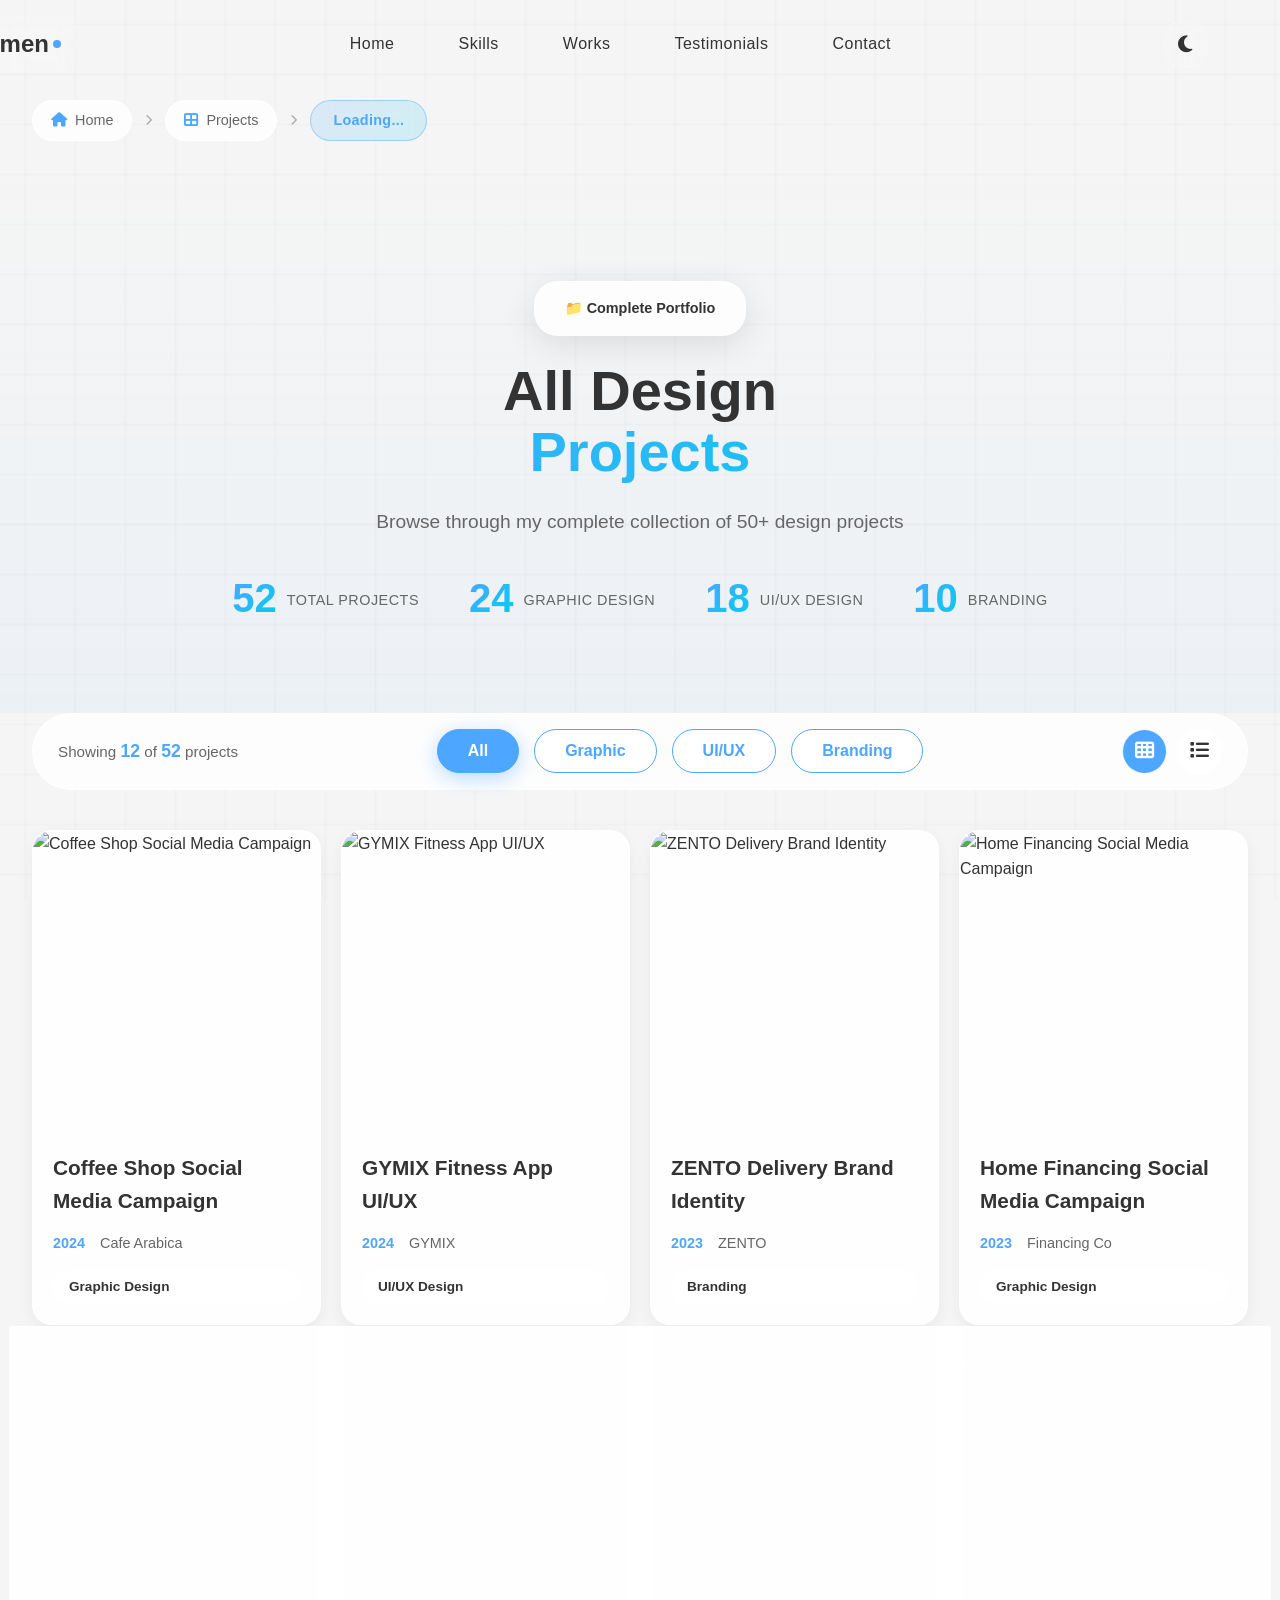
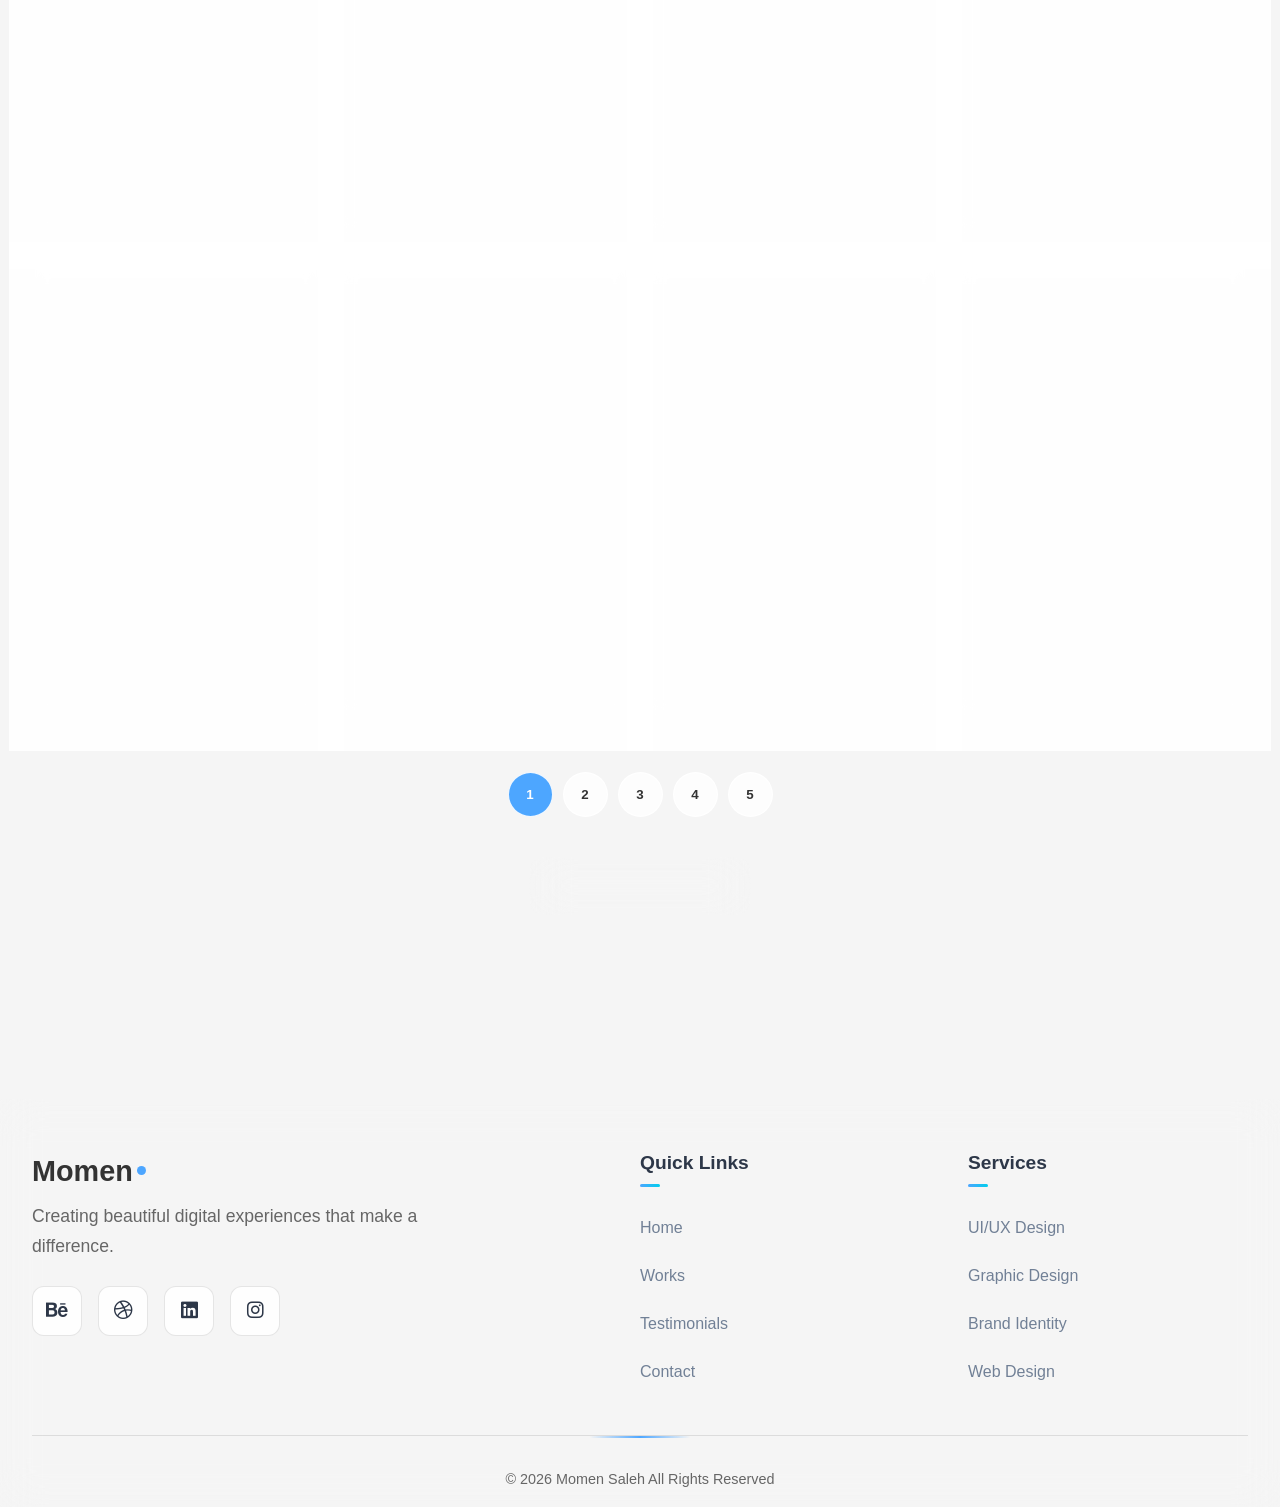
==== all-projects.html @ 0a0c2723 "Upload portfolio website" ====
<!DOCTYPE html>
<html lang="en">
<head>
    <meta charset="UTF-8">
    <meta name="viewport" content="width=device-width, initial-scale=1.0">
    <title>All Projects | Momen Saleh - Complete Portfolio</title>
    <link rel="stylesheet" href="momen.css">
    <link rel="stylesheet" href="https://cdnjs.cloudflare.com/ajax/libs/font-awesome/6.4.0/css/all.min.css">
    
    <style>
        /* تنسيقات خاصة بصفحة جميع المشاريع */
        .archive-header {
            padding: 120px 0 40px;
            text-align: center;
            background: linear-gradient(to bottom, transparent, rgba(77, 166, 255, 0.05));
        }
        
        .archive-stats {
            display: flex;
            justify-content: center;
            gap: 50px;
            margin: 40px 0 50px;
            flex-wrap: wrap;
        }
        
        .stat-item {
            text-align: center;
        }
        
        .stat-number {
            font-size: 2.5rem;
            font-weight: 800;
            color: var(--primary-color);
            line-height: 1;
            margin-bottom: 5px;
        }
        
        .stat-label {
            color: var(--text-secondary);
            font-size: 0.9rem;
        }
        
        .works-grid {
            grid-template-columns: repeat(4, 1fr) !important;
            gap: 20px;
        }
        
        .filter-wrapper {
            display: flex;
            justify-content: space-between;
            align-items: center;
            flex-wrap: wrap;
            margin-bottom: 40px;
            padding: 15px 25px;
            background: var(--glass-bg);
            backdrop-filter: blur(10px);
            border-radius: 60px;
            border: 1px solid var(--glass-border);
        }
        
        .results-count {
            color: var(--text-secondary);
            font-size: 0.95rem;
        }
        
        .results-count span {
            color: var(--primary-color);
            font-weight: 700;
            font-size: 1.1rem;
        }
        
        .view-toggle {
            display: flex;
            gap: 10px;
        }
        
        .view-btn {
            width: 45px;
            height: 45px;
            border-radius: 50%;
            background: var(--glass-bg);
            border: 1px solid var(--glass-border);
            color: var(--text-color);
            cursor: pointer;
            transition: var(--transition);
        }
        
        .view-btn.active {
            background: var(--primary-color);
            color: white;
        }
        
        .pagination {
            display: flex;
            justify-content: center;
            gap: 10px;
            margin: 50px 0 30px;
            flex-wrap: wrap;
        }
        
        .page-btn {
            width: 45px;
            height: 45px;
            border-radius: 50%;
            background: var(--glass-bg);
            border: 1px solid var(--glass-border);
            color: var(--text-color);
            cursor: pointer;
            transition: var(--transition);
            font-weight: 600;
        }
        
        .page-btn.active {
            background: var(--primary-color);
            color: white;
        }
        
        .page-btn:hover {
            transform: translateY(-2px);
            border-color: var(--primary-color);
        }
        
        @media (max-width: 1200px) {
            .works-grid { grid-template-columns: repeat(3, 1fr) !important; }
        }
        
        @media (max-width: 992px) {
            .works-grid { grid-template-columns: repeat(2, 1fr) !important; }
        }
        
        @media (max-width: 768px) {
            .filter-wrapper { flex-direction: column; gap: 15px; }
            .archive-stats { gap: 30px; }
            .stat-number { font-size: 2rem; }
        }
        
        @media (max-width: 576px) {
            .works-grid { grid-template-columns: 1fr !important; }
        }
    </style>
</head>
<body>
    <!-- Navigation -->
    <nav class="glass-nav">
        <div class="nav-container">
            <button class="hamburger" id="hamburger">
                <span></span><span></span><span></span>
            </button>
            <div class="logo">
                <span class="logo-text">Momen</span>
                <span class="logo-dot"></span>
            </div>
            <ul class="nav-links">
                <li><a href="index.html#home" class="nav-link">Home</a></li>
                <li><a href="index.html#skills" class="nav-link">Skills</a></li>
                <li><a href="index.html#works" class="nav-link">Works</a></li>
                <li><a href="index.html#testimonials" class="nav-link">Testimonials</a></li>
                <li><a href="index.html#contact" class="nav-link">Contact</a></li>
            </ul>
            <div class="nav-actions">
                
                <button class="theme-toggle">
                    <i class="fas fa-moon"></i>
                </button>
            </div>
        </div>
        
    </nav>
        <!-- Breadcrumbs -->
    <div class="breadcrumbs">
        <div class="breadcrumbs-container">
            <ul class="breadcrumb-list" id="projectBreadcrumbs">
                <li class="breadcrumb-item">
                    <a href="index.html">
                        <i class="fas fa-home"></i>
                        <span>Home</span>
                    </a>
                </li>
                <li class="breadcrumb-separator">
                    <i class="fas fa-chevron-right"></i>
                </li>
                <li class="breadcrumb-item">
    <a href="index.html#works" id="projectsBreadcrumbLink">
        <i class="fas fa-th-large"></i>
        <span>Projects</span>
    </a>
</li>
                <li class="breadcrumb-separator">
                    <i class="fas fa-chevron-right"></i>
                </li>
                <li class="breadcrumb-item active" id="currentProjectName">
                    <span>Loading...</span>
                </li>
            </ul>
        </div>
    </div>

    <!-- Header -->
    <div class="archive-header">
        <div class="container">
            <div class="hero-badge glass-effect" style="margin-top: 0;">
                <span>📁 Complete Portfolio</span>
            </div>
            <h1 class="hero-title">
                <span class="title-line">All Design</span>
                <span class="title-line"><span class="title-gradient">Projects</span></span>
            </h1>
            <p class="hero-description" style="max-width: 600px; margin: 20px auto;">
                Browse through my complete collection of 50+ design projects
            </p>
            
            <!-- إحصائيات سريعة -->
            <div class="archive-stats">
                <div class="stat-item">
                    <div class="stat-number">52</div>
                    <div class="stat-label">Total Projects</div>
                </div>
                <div class="stat-item">
                    <div class="stat-number">24</div>
                    <div class="stat-label">Graphic Design</div>
                </div>
                <div class="stat-item">
                    <div class="stat-number">18</div>
                    <div class="stat-label">UI/UX Design</div>
                </div>
                <div class="stat-item">
                    <div class="stat-number">10</div>
                    <div class="stat-label">Branding</div>
                </div>
            </div>
        </div>
    </div>

    <!-- Main Section -->
    <section class="works-section" style="padding-top: 0;">
        <div class="container">
            <!-- Filter Bar متطور -->
            <div class="filter-wrapper">
                <div class="results-count">
                    Showing <span id="visibleCount">0</span> of <span id="totalCount">52</span> projects
                </div>
                
                <div class="works-filter" style="margin: 0;">
                    <button class="filter-btn active" data-filter="all">All</button>
                    <button class="filter-btn" data-filter="graphic">Graphic</button>
                    <button class="filter-btn" data-filter="ui">UI/UX</button>
                    <button class="filter-btn" data-filter="branding">Branding</button>
                </div>
                
                <div class="view-toggle">
                    <button class="view-btn active" onclick="setGridView('grid')"><i class="fas fa-th"></i></button>
                    <button class="view-btn" onclick="setGridView('list')"><i class="fas fa-list"></i></button>
                </div>
            </div>

            <!-- Projects Grid -->
            <div class="works-grid" id="projectsGrid"></div>
            
            <!-- Pagination -->
            <div class="pagination" id="pagination"></div>
            
            <!-- Back to Home -->
            <div style="text-align: center; margin: 40px 0;">
                <a href="index.html" class="btn btn-secondary glass-effect" style="padding: 15px 40px;">
                    <i class="fas fa-arrow-left" style="margin-right: 10px;"></i>
                    <span>Back to Home</span>
                </a>
            </div>
        </div>
    </section>

    <!-- Footer -->
    <footer class="footer">
        <div class="container">
            <div class="footer-content">
                <div class="footer-brand">
                    <div class="logoo">
                        <span class="logoo-text">Momen</span>
                        <span class="logoo-dot"></span>
                    </div>
                    <p>Creating beautiful digital experiences that make a difference.</p>
                    <div class="social-links">
                        <a href="#" class="social-link"><i class="fab fa-behance"></i></a>
                        <a href="#" class="social-link"><i class="fab fa-dribbble"></i></a>
                        <a href="#" class="social-link"><i class="fab fa-linkedin"></i></a>
                        <a href="#" class="social-link"><i class="fab fa-instagram"></i></a>
                    </div>
                </div>
                <div class="footer-links">
                    <div class="footer-column">
                        <h4>Quick Links</h4>
                        <ul>
                            <li><a href="index.html#home">Home</a></li>
                            <li><a href="index.html#works">Works</a></li>
                            <li><a href="index.html#testimonials">Testimonials</a></li>
                            <li><a href="index.html#contact">Contact</a></li>
                        </ul>
                    </div>
                    <div class="footer-column">
                        <h4>Services</h4>
                        <ul>
                            <li><a href="#">UI/UX Design</a></li>
                            <li><a href="#">Graphic Design</a></li>
                            <li><a href="#">Brand Identity</a></li>
                            <li><a href="#">Web Design</a></li>
                        </ul>
                    </div>
                </div>
            </div>
            <div class="footer-bottom">
                <p>&copy; 2026 Momen Saleh All Rights Reserved</p>
            </div>
        </div>
    </footer>

    <script src="https://cdnjs.cloudflare.com/ajax/libs/gsap/3.12.5/gsap.min.js"></script>
    <script src="momen.js"></script>

    <script>
        // ===== بيانات 50+ مشروع =====
       const allProjects = [
    // ===== المشروع 1 - Coffee Shop =====
    { 
        id: 1, 
        title: "Coffee Shop Social Media Campaign", 
        category: "graphic", 
        categoryName: "Graphic Design", 
        image: "caffe/222.png", 
        year: "2024", 
        client: "Cafe Arabica" 
    },
    
    // ===== المشروع 2 - GYMIX =====
    { 
        id: 2, 
        title: "GYMIX Fitness App UI/UX", 
        category: "ui", 
        categoryName: "UI/UX Design", 
        image: "projet04/011.png", 
        year: "2024", 
        client: "GYMIX" 
    },
    
    // ===== المشروع 3 - ZENTO =====
    { 
        id: 3, 
        title: "ZENTO Delivery Brand Identity", 
        category: "branding", 
        categoryName: "Branding", 
        image: "projet06/011.png", 
        year: "2023", 
        client: "ZENTO" 
    },
    
    // ===== المشروع 4 - Home Financing =====
    { 
        id: 4, 
        title: "Home Financing Social Media Campaign", 
        category: "graphic", 
        categoryName: "Graphic Design", 
        image: "projet02/122.png", 
        year: "2023", 
        client: "Financing Co" 
    },
    
    // ===== المشروع 5 - VOLTX =====
    { 
        id: 5, 
        title: "VOLTX Electronics E-commerce Website", 
        category: "ui", 
        categoryName: "UI/UX Design", 
        image: "projet05/0011.png", 
        year: "2024", 
        client: "VOLTX" 
    },
    
    // ===== المشروع 6 - NAKHL =====
    { 
        id: 6, 
        title: "NAKHL Perfume Brand Identity", 
        category: "branding", 
        categoryName: "Branding", 
        image: "projet03/221.png", 
        year: "2024", 
        client: "NAKHL" 
    },
    
    // ===== المشروع 7 - باقي المشاريع =====
    { 
        id: 7, 
        title: "Business Cards Design", 
        category: "graphic", 
        categoryName: "Graphic Design", 
        image: "https://images.unsplash.com/photo-1581276879432-15e50529f34b?w=800", 
        year: "2024", 
        client: "Corporate" 
    },
    { 
        id: 8, 
        title: "Brochure Design", 
        category: "graphic", 
        categoryName: "Graphic Design", 
        image: "https://images.unsplash.com/photo-1581291518857-4e27b48ff24e?w=800", 
        year: "2023", 
        client: "Travel Agency" 
    },
    { 
        id: 9, 
        title: "Infographic Design", 
        category: "graphic", 
        categoryName: "Graphic Design", 
        image: "https://images.unsplash.com/photo-1551288049-bebda4e38f71?w=800", 
        year: "2024", 
        client: "Data Corp" 
    },
    { 
        id: 10, 
        title: "Typography Poster", 
        category: "graphic", 
        categoryName: "Graphic Design", 
        image: "https://images.unsplash.com/photo-1586717791821-3f44a563fa4c?w=800", 
        year: "2023", 
        client: "Type Foundry" 
    },
    { 
        id: 11, 
        title: "Album Cover Design", 
        category: "graphic", 
        categoryName: "Graphic Design", 
        image: "https://images.unsplash.com/photo-1511379938547-c1f69419868d?w=800", 
        year: "2024", 
        client: "Music Label" 
    },
    { 
        id: 12, 
        title: "Book Cover Design", 
        category: "graphic", 
        categoryName: "Graphic Design", 
        image: "https://images.unsplash.com/photo-1544716278-ca5e3f4abd8c?w=800", 
        year: "2023", 
        client: "Publisher" 
    },
            { id: 13, title: "Social Media Kit", category: "graphic", categoryName: "Graphic Design", image: "https://images.unsplash.com/photo-1611162617213-7d7a39e9b1d7?w=800", year: "2024", client: "Influencer" },
            { id: 14, title: "Email Newsletter", category: "graphic", categoryName: "Graphic Design", image: "https://images.unsplash.com/photo-1557200134-90327ee9fafa?w=800", year: "2024", client: "Marketing Agency" },
            { id: 15, title: "Event Banner", category: "graphic", categoryName: "Graphic Design", image: "https://images.unsplash.com/photo-1531053326607-9d349096d887?w=800", year: "2023", client: "Conference" },
            { id: 16, title: "Menu Design", category: "graphic", categoryName: "Graphic Design", image: "https://images.unsplash.com/photo-1555396273-367ea4eb4db5?w=800", year: "2024", client: "Restaurant" },
            { id: 17, title: "Packaging Box", category: "graphic", categoryName: "Graphic Design", image: "https://images.unsplash.com/photo-1581291518633-83b4ebd1d83e?w=800", year: "2023", client: "Cosmetics" },
            { id: 18, title: "Brand Guidelines", category: "graphic", categoryName: "Graphic Design", image: "https://images.unsplash.com/photo-1581291518857-4e27b48ff24e?w=800", year: "2024", client: "Global Corp" },
            { id: 19, title: "Illustration Series", category: "graphic", categoryName: "Graphic Design", image: "https://images.unsplash.com/photo-1561070791-2526d30994b5?w=800", year: "2023", client: "Children's Book" },
            { id: 20, title: "Merchandise Design", category: "graphic", categoryName: "Graphic Design", image: "https://images.unsplash.com/photo-1581276879432-15e50529f34b?w=800", year: "2024", client: "Band Merch" },
            { id: 21, title: "Flyer Design", category: "graphic", categoryName: "Graphic Design", image: "https://images.unsplash.com/photo-1581291518857-4e27b48ff24e?w=800", year: "2023", client: "Night Club" },
            { id: 22, title: "Billboard Design", category: "graphic", categoryName: "Graphic Design", image: "https://images.unsplash.com/photo-1581291518633-83b4ebd1d83e?w=800", year: "2024", client: "Outdoor Ads" },
            { id: 23, title: "Packaging Set", category: "graphic", categoryName: "Graphic Design", image: "https://images.unsplash.com/photo-1581291518857-4e27b48ff24e?w=800", year: "2023", client: "Food Brand" },
            { id: 24, title: "Brand Collateral", category: "graphic", categoryName: "Graphic Design", image: "https://images.unsplash.com/photo-1581291518633-83b4ebd1d83e?w=800", year: "2024", client: "Corporate" },
            
            // UI/UX Design (18 مشروع)
            { id: 25, title: "E-commerce App", category: "ui", categoryName: "UI/UX Design", image: "https://images.unsplash.com/photo-1467232004584-a241de8bcf5d?w=800", year: "2024", client: "ShopEasy" },
            { id: 26, title: "Fitness App", category: "ui", categoryName: "UI/UX Design", image: "https://images.unsplash.com/photo-1551434678-e076c223a692?w=800", year: "2024", client: "FitLife" },
            { id: 27, title: "Banking App", category: "ui", categoryName: "UI/UX Design", image: "https://images.unsplash.com/photo-1563013544-824ae1b704d3?w=800", year: "2023", client: "FinTech" },
            { id: 28, title: "Dashboard Design", category: "ui", categoryName: "UI/UX Design", image: "https://images.unsplash.com/photo-1551288049-bebda4e38f71?w=800", year: "2024", client: "SaaS Company" },
            { id: 29, title: "Food Delivery App", category: "ui", categoryName: "UI/UX Design", image: "https://images.unsplash.com/photo-1552664730-d307ca884978?w=800", year: "2023", client: "Foodie" },
            { id: 30, title: "Travel Website", category: "ui", categoryName: "UI/UX Design", image: "https://images.unsplash.com/photo-1469854523086-cc02fe5d8800?w=800", year: "2024", client: "TravelGo" },
            { id: 31, title: "Healthcare Portal", category: "ui", categoryName: "UI/UX Design", image: "https://images.unsplash.com/photo-1576091160550-2173dba999ef?w=800", year: "2023", client: "MediCare" },
            { id: 32, title: "Real Estate App", category: "ui", categoryName: "UI/UX Design", image: "https://images.unsplash.com/photo-1560518883-ce09059eeffa?w=800", year: "2024", client: "PropertyHub" },
            { id: 33, title: "Education Platform", category: "ui", categoryName: "UI/UX Design", image: "https://images.unsplash.com/photo-1501504905252-473c47e087f8?w=800", year: "2023", client: "EduTech" },
            { id: 34, title: "Social Media App", category: "ui", categoryName: "UI/UX Design", image: "https://images.unsplash.com/photo-1611162616305-c69b3fa7fbe0?w=800", year: "2024", client: "SocialCo" },
            { id: 35, title: "Music Streaming App", category: "ui", categoryName: "UI/UX Design", image: "https://images.unsplash.com/photo-1511379938547-c1f69419868d?w=800", year: "2023", client: "MusicApp" },
            { id: 36, title: "News Portal", category: "ui", categoryName: "UI/UX Design", image: "https://images.unsplash.com/photo-1504711434969-e33886168f5c?w=800", year: "2024", client: "NewsCo" },
            { id: 37, title: "CRM Dashboard", category: "ui", categoryName: "UI/UX Design", image: "https://images.unsplash.com/photo-1551288049-bebda4e38f71?w=800", year: "2023", client: "SalesTech" },
            { id: 38, title: "Hotel Booking App", category: "ui", categoryName: "UI/UX Design", image: "https://images.unsplash.com/photo-1566073771259-6a8506099945?w=800", year: "2024", client: "StayEasy" },
            { id: 39, title: "Weather App", category: "ui", categoryName: "UI/UX Design", image: "https://images.unsplash.com/photo-1592210454359-9043f067919b?w=800", year: "2023", client: "WeatherCo" },
            { id: 40, title: "Calendar App", category: "ui", categoryName: "UI/UX Design", image: "https://images.unsplash.com/photo-1506784365847-bbad939e9335?w=800", year: "2024", client: "TimeMaster" },
            { id: 41, title: "Notes App", category: "ui", categoryName: "UI/UX Design", image: "https://images.unsplash.com/photo-1512314889357-e157c22f938d?w=800", year: "2023", client: "NoteIt" },
            { id: 42, title: "Video Streaming UI", category: "ui", categoryName: "UI/UX Design", image: "https://images.unsplash.com/photo-1578020190125-f4f7c18bc9cb?w=800", year: "2024", client: "StreamMax" },
            
            // Branding (10 مشاريع)
            { id: 43, title: "Luxury Brand Identity", category: "branding", categoryName: "Branding", image: "https://images.unsplash.com/photo-1581291518857-4e27b48ff24e?w=800", year: "2024", client: "PureLux" },
            { id: 44, title: "Coffee Shop Branding", category: "branding", categoryName: "Branding", image: "https://images.unsplash.com/photo-1555396273-367ea4eb4db5?w=800", year: "2023", client: "Brew House" },
            { id: 45, title: "Tech Startup Brand", category: "branding", categoryName: "Branding", image: "https://images.unsplash.com/photo-1558655146-9f40138edfeb?w=800", year: "2024", client: "InnovateTech" },
            { id: 46, title: "Fashion Brand", category: "branding", categoryName: "Branding", image: "https://images.unsplash.com/photo-1556905055-8f358a7a47b2?w=800", year: "2023", client: "StyleCo" },
            { id: 47, title: "Restaurant Rebrand", category: "branding", categoryName: "Branding", image: "https://images.unsplash.com/photo-1555396273-367ea4eb4db5?w=800", year: "2024", client: "Gourmet" },
            { id: 48, title: "Beauty Brand", category: "branding", categoryName: "Branding", image: "https://images.unsplash.com/photo-1581291518857-4e27b48ff24e?w=800", year: "2023", client: "Glow Cosmetics" },
            { id: 49, title: "Sport Brand", category: "branding", categoryName: "Branding", image: "https://images.unsplash.com/photo-1556905055-8f358a7a47b2?w=800", year: "2024", client: "AthletePro" },
            { id: 50, title: "Kids Brand", category: "branding", categoryName: "Branding", image: "https://images.unsplash.com/photo-1581291518857-4e27b48ff24e?w=800", year: "2023", client: "LittleStars" },
            { id: 51, title: "Eco Brand", category: "branding", categoryName: "Branding", image: "https://images.unsplash.com/photo-1581291518633-83b4ebd1d83e?w=800", year: "2024", client: "GreenLife" },
            { id: 52, title: "Tech Brand", category: "branding", categoryName: "Branding", image: "https://images.unsplash.com/photo-1558655146-9f40138edfeb?w=800", year: "2023", client: "NextGen" }
        ];

        let currentFilter = 'all';
        let currentPage = 1;
        let currentView = 'grid';
        const projectsPerPage = 12;

        // عرض المشاريع
        function displayProjects() {
            const grid = document.getElementById('projectsGrid');
            
            // تصفية المشاريع
            const filtered = currentFilter === 'all' 
                ? allProjects 
                : allProjects.filter(p => p.category === currentFilter);
            
            // Pagination
            const start = (currentPage - 1) * projectsPerPage;
            const end = start + projectsPerPage;
            const paginatedProjects = filtered.slice(start, end);
            
            // تحديث العداد
            document.getElementById('visibleCount').textContent = paginatedProjects.length;
            document.getElementById('totalCount').textContent = filtered.length;
            
            // إنشاء HTML
            grid.innerHTML = paginatedProjects.map(project => `
                <div class="project-card ${project.category}" data-category="${project.category}" onclick="window.location.href='project-details.html?id=${project.id}'">
                    <div class="project-image">
                        <img src="${project.image}" alt="${project.title}" loading="lazy">
                        <div class="project-overlay">
                            <button class="view-btn" onclick="event.stopPropagation(); window.location.href='project-details.html?id=${project.id}'">
                                <i class="fas fa-eye"></i>
                            </button>
                        </div>
                    </div>
                    <div class="project-info">
                        <h3 class="project-title">${project.title}</h3>
                        <div class="project-meta">
                            <span class="project-year">${project.year}</span>
                            <span class="project-location">${project.client}</span>
                        </div>
                        <span class="project-category">${project.categoryName}</span>
                    </div>
                </div>
            `).join('');
            
            // تحديث pagination
            updatePagination(filtered.length);
        }

        // تحديث أزرار pagination
        function updatePagination(totalItems) {
            const totalPages = Math.ceil(totalItems / projectsPerPage);
            const pagination = document.getElementById('pagination');
            
            let html = '';
            for (let i = 1; i <= totalPages; i++) {
                html += `<button class="page-btn ${i === currentPage ? 'active' : ''}" onclick="goToPage(${i})">${i}</button>`;
            }
            
            pagination.innerHTML = html;
        }

        // تغيير الصفحة
        window.goToPage = function(page) {
            currentPage = page;
            displayProjects();
            window.scrollTo({ top: 0, behavior: 'smooth' });
        };

        // تفعيل الفلتر
        document.querySelectorAll('.filter-btn').forEach(btn => {
            btn.addEventListener('click', function() {
                document.querySelectorAll('.filter-btn').forEach(b => b.classList.remove('active'));
                this.classList.add('active');
                currentFilter = this.dataset.filter;
                currentPage = 1;
                displayProjects();
            });
        });

        // تغيير عرض الشبكة
        window.setGridView = function(type) {
            const grid = document.getElementById('projectsGrid');
            const viewBtns = document.querySelectorAll('.view-btn');
            
            viewBtns.forEach(btn => btn.classList.remove('active'));
            event.target.closest('.view-btn').classList.add('active');
            
            if (type === 'list') {
                grid.style.gridTemplateColumns = '1fr';
            } else {
                // الرجوع للتنسيق الطبيعي حسب الشاشة
                grid.style.gridTemplateColumns = '';
            }
        };

        // التحميل الأول
        displayProjects();
    </script>

    <script>
    // ===== بيانات جميع المشاريع (52 مشروع) =====
    const projectsData = {
        1: { title: "Social Media Campaign", category: "graphic" },
        2: { title: "E-commerce App", category: "ui" },
        3: { title: "Packaging Design", category: "branding" },
        4: { title: "Logo Design", category: "graphic" },
        5: { title: "Mobile App", category: "ui" },
        6: { title: "Brand System", category: "branding" },
        7: { title: "Business Cards", category: "graphic" },
        8: { title: "Brochure Design", category: "graphic" },
        9: { title: "Infographic", category: "graphic" },
        10: { title: "Typography Poster", category: "graphic" },
        11: { title: "Album Cover", category: "graphic" },
        12: { title: "Book Cover", category: "graphic" },
        13: { title: "Social Media Kit", category: "graphic" },
        14: { title: "Email Newsletter", category: "graphic" },
        15: { title: "Event Banner", category: "graphic" },
        16: { title: "Menu Design", category: "graphic" },
        17: { title: "Packaging Box", category: "graphic" },
        18: { title: "Brand Guidelines", category: "graphic" },
        19: { title: "Illustration Series", category: "graphic" },
        20: { title: "Merchandise Design", category: "graphic" },
        21: { title: "Flyer Design", category: "graphic" },
        22: { title: "Billboard Design", category: "graphic" },
        23: { title: "Packaging Set", category: "graphic" },
        24: { title: "Brand Collateral", category: "graphic" },
        25: { title: "Fitness App", category: "ui" },
        26: { title: "Banking App", category: "ui" },
        27: { title: "Dashboard Design", category: "ui" },
        28: { title: "Food Delivery App", category: "ui" },
        29: { title: "Travel Website", category: "ui" },
        30: { title: "Healthcare Portal", category: "ui" },
        31: { title: "Real Estate App", category: "ui" },
        32: { title: "Education Platform", category: "ui" },
        33: { title: "Social Media App", category: "ui" },
        34: { title: "Music Streaming App", category: "ui" },
        35: { title: "News Portal", category: "ui" },
        36: { title: "CRM Dashboard", category: "ui" },
        37: { title: "Hotel Booking App", category: "ui" },
        38: { title: "Weather App", category: "ui" },
        39: { title: "Calendar App", category: "ui" },
        40: { title: "Notes App", category: "ui" },
        41: { title: "Video Streaming UI", category: "ui" },
        42: { title: "Music Player", category: "ui" },
        43: { title: "Luxury Brand Identity", category: "branding" },
        44: { title: "Coffee Shop Branding", category: "branding" },
        45: { title: "Tech Startup Brand", category: "branding" },
        46: { title: "Fashion Brand", category: "branding" },
        47: { title: "Restaurant Rebrand", category: "branding" },
        48: { title: "Beauty Brand", category: "branding" },
        49: { title: "Sport Brand", category: "branding" },
        50: { title: "Kids Brand", category: "branding" },
        51: { title: "Eco Brand", category: "branding" },
        52: { title: "Tech Brand", category: "branding" }
    };

    // دالة لجلب اسم المشروع من الرابط
    function getProjectNameFromUrl() {
        const urlParams = new URLSearchParams(window.location.search);
        const projectId = urlParams.get('id');
        
        if (projectId && projectsData[projectId]) {
            return projectsData[projectId].title;
        } else {
            // إذا ما لقى ID، يحاول يجيب الاسم من الصفحة
            const titleElement = document.querySelector('.design-title');
            return titleElement ? titleElement.textContent : "Project Details";
        }
    }

    // تحديث اسم المشروع في الـ Breadcrumb
    document.addEventListener('DOMContentLoaded', function() {
        const projectName = getProjectNameFromUrl();
        const breadcrumbElement = document.getElementById('currentProjectName');
        
        if (breadcrumbElement) {
            breadcrumbElement.innerHTML = `<span>${projectName}</span>`;
        }
        
        // تحديث عنوان الصفحة
        document.title = `${projectName} | Momen Saleh`;
        
        console.log('✅ Breadcrumb updated:', projectName);

        
    });

    
    
</script>
</body>
</html>
---- momen.css ----
/* Reset and Base Styles */
* {
    margin: 0;
    padding: 0;
    box-sizing: border-box;
}

:root {
    /* الألوان الأساسية */
    --primary-color: #4da6ff;
    --primary-dark: #3a8de0;
    --accent-color: #00ceed;
    --secondary-color: #ffffff;
    
    /* خلفيات */
    --dark-bg: #0a0a0a;
    --dark-card: #1a1a1a;
    --light-bg: #f5f5f5;
    --light-card: #ffffff;
    
    /* نصوص */
    --dark-text: #ffffff;
    --dark-text-secondary: #b0b0b0;
    --light-text: #333333;
    --light-text-secondary: #666666;
    
    /* تأثير الزجاج */
    --glass-bg: rgba(255, 255, 255, 0.1);
    --glass-border: rgba(255, 255, 255, 0.2);
    --glass-shadow: 0 8px 32px rgba(0, 0, 0, 0.3);
    
    /* البوردر راديوس الموحد - تحكم من هنا */
    --border-radius-sm: 0.8rem;
    --border-radius: 0.75rem;
    --border-radius-lg: 1rem;
    --border-radius-xl: 1.5rem;
    --border-radius-2xl: 2rem;
    --border-radius-full: 16px;
    --border-radius-circle: 50%;
    
    /* الانتقالات */
    --transition: all 0.3s cubic-bezier(0.4, 0, 0.2, 1);
}

[data-theme="light"] {
    --bg-color: var(--light-bg);
    --card-bg: var(--light-card);
    --text-color: var(--light-text);
    --text-secondary: var(--light-text-secondary);
    --glass-bg: rgba(255, 255, 255, 0.8);
    --glass-border: rgba(255, 255, 255, 0.9);
    --glass-shadow: 0 8px 32px rgba(0, 0, 0, 0.1);
}

[data-theme="dark"] {
    --bg-color: var(--dark-bg);
    --card-bg: var(--dark-card);
    --text-color: var(--dark-text);
    --text-secondary: var(--dark-text-secondary);
    --glass-bg: rgba(255, 255, 255, 0.1);
    --glass-border: rgba(255, 255, 255, 0.2);
    --glass-shadow: 0 8px 32px rgba(0, 0, 0, 0.3);
}

body {
    font-family: 'Segoe UI', Tahoma, Geneva, Verdana, sans-serif;
    background: var(--bg-color);
    color: var(--text-color);
    overflow-x: hidden;
    transition: var(--transition);
    line-height: 1.6;
}

/* Custom Cursor */
.cursor {
    width: 20px;
    height: 20px;
    border: 2px solid var(--primary-color);
    border-radius: 16%;
    position: fixed;
    pointer-events: none;
    z-index: 9999;
    mix-blend-mode: difference;
    transition: transform 0.1s ease;
}

.cursor-follower {
    width: 40px;
    height: 40px;
    background: var(--primary-color);
    border-radius: 16%;
    position: fixed;
    pointer-events: none;
    z-index: 9998;
    mix-blend-mode: difference;
    opacity: 0.3;
    transition: transform 0.15s ease;
}


/* Glass Effect */
.glass-effect {
    background: var(--glass-bg);
    backdrop-filter: blur(20px);
    -webkit-backdrop-filter: blur(20px);
    border: 1px solid var(--glass-border);
    box-shadow: var(--glass-shadow);
}

/* Navigation */
.glass-nav {
    position: fixed;
    top: 0;
    left: 0;
    width: 100%;
    z-index: 1000;
    padding: 1rem 0;
}

.nav-container {
    max-width: 1200px;
    margin: 0 auto;
    padding: 0 2rem;
    display: flex;
    justify-content: space-between;
    align-items: center;
}

.logo {
    display: flex;
    align-items: center;
    font-size: 1.5rem;
    font-weight: 700;
    margin-left:-24rem;
    color: var(--text-color);
}

.logo-dot {
    width: 8px;
    height: 8px;
    background: var(--primary-color);
    border-radius: 16%;
    margin-left: 4px;
}

.logoo {
    display: flex;
    align-items: center;
    font-size: 1.8rem;
    font-weight: 700;
    margin-left:0rem;
    color: var(--text-color);
}

.logoo-dot {
    width: 9px;
    height: 9px;
    background: var(--primary-color);
    border-radius: 50%;
    margin-left: 4px;
}



.nav-links {
    display: flex;
    list-style: none;
    gap: 2rem;
}

.nav-link {
    color: var(--text-color);
    text-decoration: none;
    font-weight: 600;
    position: relative;
    transition: var(--transition);
}

.nav-link::after {
    content: '';
    position: absolute;
    bottom: -5px;
    left: 0;
    width: 0;
    height: 3px;
    background: var(--primary-color);
    transition: var(--transition);
}

.nav-link:hover::after {
    width: 100%;
}

.theme-toggle {
    background: none;
    border: none;
    color: var(--text-color);
    font-size: 1.2rem;
    cursor: pointer;
    transition: var(--transition);
}

.theme-toggle:hover {
    color: var(--primary-color);
    transform: rotate(30deg);
}

/* Hero Section */
.hero {
    min-height: 100vh;  /* خليها 100vh عشان تاخد ارتفاع كامل */
    display: flex;
    align-items: center;
    position: relative;
    padding: 40px 2rem 0;  /* زود padding-top: 120px */
}
.hero-container {
    max-width: 1300px;
    margin: 0 auto;
    display: grid;
    grid-template-columns: 1fr 1fr;
    gap: 4rem;
    align-items: center;
}

.hero-badge {
    display: inline-block;
    padding: 15px 30px;
    border-radius: 16px;
    margin-bottom: 1rem;
    margin-top: 2rem;
    font-size: 0.9rem;
    font-weight: 600;
    background: var(--glass-bg);
    backdrop-filter: blur(20px);
    -webkit-backdrop-filter: blur(20px);
    border: 1px solid rgba(255, 255, 255, 0.59);
    box-shadow: var(--glass-shadow);
    transition: all 0.4s cubic-bezier(0.25, 0.46, 0.45, 0.94);
    color: var(--text-color);
    position: relative;
    overflow: hidden;
}

.hero-badge:hover {
    background: rgba(255, 255, 255, 0.15);
    border: 1px solid rgba(77, 166, 255, 0.1);
    box-shadow: 
        0 8px 25px rgba(77, 166, 255, 0.1),
        0 0 0 1px rgba(77, 166, 255, 0.1);
    transform: translateY(-3px);
    color: var(--primary-color);
}

/* تأثير اللمعة عند الـ hover */
.hero-badge::before {
    content: '';
    position: absolute;
    top: 0;
    left: -100%;
    width: 100%;
    height: 100%;
    background: linear-gradient(
        90deg,
        transparent,
        rgba(255, 255, 255, 0.4),
        transparent
    );
    transition: left 0.6s ease;
}

.hero-badge:hover::before {
    left: 100%;
}



.hero-title {
    font-size: 3.5rem;
    font-weight: 700;
    line-height: 1.1;
    margin-bottom: 1.5rem;
}

.title-line {
    display: block;
}

.highlight-text {
    background: linear-gradient(135deg, var(--primary-color), var(--accent-color));
    -webkit-background-clip: text;
    -webkit-text-fill-color: transparent;
    background-clip: text;
}

.hero-description {
    font-size: 1.2rem;
    color: var(--text-secondary);
    margin-bottom: 2rem;
    line-height: 1.6;
}

.hero-actions {
    display: flex;
    gap: 1rem;
    margin-bottom: 3rem;
}

.btn {
    display: inline-flex;
    align-items: center;
    gap: 0.6rem;
    padding: 1rem 2rem;
    border: none;
    border-radius: 16px;
    font-weight: 600;
    text-decoration: none;
    cursor: pointer;
    transition: var(--transition);
    position: relative;
    overflow: hidden;
}

.btn::before {
    content: '';
    position: absolute;
    top: 0;
    left: -100%;
    width: 100%;
    height: 100%;
    background: linear-gradient(90deg, transparent, rgba(255,255,255,0.2), transparent);
    transition: left 0.5s;
}

.btn:hover::before {
    left: 100%;
}

.btn-primary {
    background: var(--primary-color);
    color: white;
}

.btn-primary:hover {
    background: var(--primary-dark);
    transform: translateY(-2px);
}

.btn-secondary {
    background: transparent;
    color: var(--text-color);
    border: 1px solid var(--glass-border);
}

.btn-secondary:hover {
    background: var(--glass-bg);
    transform: translateY(-2px);
}

.hero-stats {
    margin-top: -20px;
    display: flex;
    gap: 1rem;
}

.stat {
    padding: 1rem;
    border-radius: 1rem;
    text-align: center;
    min-width: 100px;
}

.stat-number {
    font-size: 1.5rem;
    font-weight: 700;
    color: var(--primary-color);
    margin-bottom: 0.5rem;
}

.stat-label {
    font-size: 0.9rem;
    color: var(--text-secondary);
}

/* Hero Visual */
.hero-visual {
    position: relative;
}

.profile-card {
    border-radius: 16%;
    padding: 25px;
    max-width: 1000px;
    max-height: 1000px;
    margin: 80px auto;
    position: relative;
    z-index: 0;
     transition: all 0.4s cubic-bezier(0.25, 0.46, 0.45, 0.94);
    border: 1px solid transparent; /* لحدود شفافة */
    background: var(--glass-bg);

    
}
.profile-card:hover {
    box-shadow: 
        0 10px 30px rgba(77, 166, 255, 0.6),
        0 0 0 2px rgba(77, 166, 255, 0.3);
    transform: translateY(-3px);
}


/* إصلاح الصورة فقط - بدون تغيير الأبعاد */
.profile-image {
    position: relative;
    border-radius: 12%;
    overflow: hidden;
    margin-bottom: 1.4rem;
    /* الحفاظ على الأبعاد الحالية */
    width: 100%;
    height: 370px; /* البعد الحالي */

    
}

/* ✅ التصحيح: */
.profile-image img {
    width: 100%;
    border-radius: 0; /* بدون % */
    height: 100%;
    object-fit: cover;
    object-position: center top;
    transition: var(--transition);
    display: block;
}

.image-overlay {
    position: absolute;
    top: 0;
    left: 0;
    width: 100%;
    height: 100%;
    background: linear-gradient(
        to bottom,
    );
    pointer-events: none;
}

.profile-info h3 {
    font-size: 1.8rem;
    margin-bottom: 0.1rem;
}

.profile-info p {
    color: var(--text-secondary);
    margin-bottom: 2rem;
}

.profile-skills {
    display: flex;
    gap: 0.4rem;
    flex-wrap: wrap;
}

.skill-tag {
    background: transparent;
    color: var(--text-color);
    border: 1px solid rgba(204, 204, 204, 0.763);
    padding: 10px 15px;
    border-radius: 16%;
    font-size: 0.7rem;
    font-weight: 500;
}

.floating-elements {
    position: absolute;
    top: 0;
    left: 0;
    width: 100%;
    height: 100%;
    pointer-events: none;
}

.floating-element {
    position: absolute;
    width: 60px;
    height: 60px;
    border-radius: 16%;
    display: flex;
    align-items: center;
    justify-content: center;
    font-size: 1.3rem;
    color: var(--primary-color);
    animation: float-element 6s ease-in-out infinite;
    pointer-events: auto;
    cursor: pointer;
}

.element-1 {
    top: 0%;
    right: 50%;
    animation-delay: 0s;
}

.element-2 {
    top: 55%;
    left: 0%;
    animation-delay: -2s;
}

.element-3 {
    top: 55%;
    right: 0%;
    animation-delay: -4s;
}

@keyframes float-element {
    0%, 100% {
        transform: translateY(0) rotate(0deg);
    }
    33% {
        transform: translateY(-20px) rotate(120deg);
    }
    66% {
        transform: translateY(10px) rotate(240deg);
    }
}

/* Sections Common Styles */
.container {
    max-width: 1400px;
    margin: 0 auto;
    padding: 0 2rem;
}

.section {
    padding: 1rem 0;
}

.section-header {
    text-align: center;
    margin-bottom: 1rem;
}

.section-title {
    margin-top: 3rem;
    font-size: 3rem;
    font-weight: 700;
    margin-bottom: 1rem;
    background: linear-gradient(135deg, var(--primary-color), var(--accent-color));
    -webkit-background-clip: text;
    -webkit-text-fill-color: transparent;
    background-clip: text;
}

.section-subtitle {
    font-size: 1.2rem;
    color: var(--text-secondary);
}

/* تحسينات السكرول الأفقي الاحترافي */
.works-category {
    margin-bottom: 1rem;
    position: relative;
}

.category-header {
    display: flex;
    justify-content: space-between;
    align-items: center;
    margin-bottom: 0rem;
    padding: 0 1rem;
}

.category-title {
    font-size: 2rem;
    font-weight: 700;
    background: linear-gradient(135deg, var(--primary-color), var(--accent-color));
    -webkit-background-clip: text;
    -webkit-text-fill-color: transparent;
    background-clip: text;
}

.category-controls {
    display: flex;
    gap: 0.5rem;
}

.category-btn {
    background: var(--glass-bg);
    border: 1px solid var(--glass-border);
    color: var(--text-color);
    width: 45px;
    height: 45px;
    border-radius: 16%;
    display: flex;
    align-items: center;
    justify-content: center;
    cursor: pointer;
    transition: var(--transition);
    backdrop-filter: blur(10px);
}

.category-btn:hover {
    background: var(--primary-color);
    color: white;
    transform: scale(1.1);
    box-shadow: 0 5px 15px rgba(77, 166, 255, 0.3);
}

.category-btn:active {
    transform: scale(0.95);
}

.works-scroll-container {
    position: relative;
    overflow: hidden;
    padding: 0rem 0;
}

.works-scroll {
    display: flex;
    gap: 2rem;
    overflow-x: auto;
    scroll-behavior: smooth;
    padding: 2rem 1rem;
    scrollbar-width: none;
    -ms-overflow-style: none;
    cursor: grab;
}

.works-scroll:active {
    cursor: grabbing;
}

.works-scroll::-webkit-scrollbar {
    display: none;
}

/* تحسينات كروت الأعمال */
.work-card {
    flex: 0 0 390px;
    border-radius: 2rem;
    overflow: hidden;
    transition: all 0.4s cubic-bezier(0.25, 0.46, 0.45, 0.94);
    position: relative;
    background: var(--card-bg);
    border: 1px solid var(--glass-border);
      box-shadow: var(--glass-shadow);
    overflow: hidden;
        border-color:  solid  5px white;

}


.work-card:hover {
     box-shadow: 
        0 10px 30px rgba(77, 166, 255, 0.6),
        0 0 0 2px rgba(77, 166, 255, 0.3);
    transform: translateY(-3px);
    border-color: rgba(77, 166, 255, 0.7) !important; /* يظهر إلى 50% */
}

.work-image {
    width: 100%;
    height: 270px;
    object-fit: cover;
    transition: all 0.7s ease;
}

.work-card:hover .work-image {
    transform: scale(1.09);
    filter: brightness(1.1);
}

.work-content {
    padding: 1rem;
    position: absolute;
    bottom: 0;
    left: 0;
    width: 100%;
    background: linear-gradient(
        transparent 0,
        rgba(23, 23, 23, 0.8) 50%,
        rgba(23, 23, 23, 0.8) 100%
    );
    color: white;
    transform: translateY(100%);
    transition: all 0.5s cubic-bezier(0.25, 0.46, 0.45, 0.94);
}

.work-card:hover .work-content {
    transform: translateY(0);
    box-shadow: 20px #0a0a0a;
}

.work-content h3 {
    font-size: 1.3rem;
    margin-bottom: 0rem;
    font-weight: 600;
}

.work-content p {
    font-size: 0.9rem;
    opacity: 0.9;
    margin-bottom: 1rem;
}

.work-tags {
    display: flex;
    gap: 0.5rem;
    flex-wrap: wrap;
}

.work-tag {
    background: var(--primary-color);
    color: white;
    padding: 0.3rem 0.8rem;
    border-radius: 16px;
    font-size: 0.8rem;
    font-weight: 500;
}

/* مؤشر التقدم */
.scroll-progress {
    width: 100%;
    height: 10px;
    background: var(--glass-bg);
    border-radius: 16px;
    margin-top: 1rem;
    overflow: hidden;
}

.progress-bar {
    height: 100%;
    background: linear-gradient(90deg, var(--primary-color), var(--accent-color));
    border-radius: 16px;
    width: 0%;
    transition: width 0.3s ease;
}

/* تأثيرات الإضاءة */
.work-card::before {
    content: '';
    position: absolute;
    top: 0;
    left: 0;
    right: 0;
    height: 1px;
    background: linear-gradient(90deg, 
        transparent, 
        var(--primary-color), 
        transparent
    );
    opacity: 0;
    transition: opacity 0.3s ease;
}

.work-card:hover::before {
    opacity: 1;
}

/* تحسينات للجوال */
@media (max-width: 768px) {
    .work-card {
        flex: 0 0 320px;
    }
    
    .category-title {
        font-size: 1.6rem;
    }
    
    .works-scroll {
        gap: 1.5rem;
        padding: 1.5rem 1rem;
    }
}

/* تأثيرات دخول متقدمة */
@keyframes slideInFromBottom {
    from {
        opacity: 0;
        transform: translateY(50px);
    }
    to {
        opacity: 1;
        transform: translateY(0);
    }
}

.work-card {
    animation: slideInFromBottom 0.6s ease forwards;
}

.work-card:nth-child(2) { animation-delay: 0.1s; }
.work-card:nth-child(3) { animation-delay: 0.2s; }
.work-card:nth-child(4) { animation-delay: 0.3s; }
.work-card:nth-child(5) { animation-delay: 0.4s; }
.work-card:nth-child(6) { animation-delay: 0.5s; }

    /* Testimonials Section */
    .testimonials-slider {
        position: relative;
        max-width: 900px;
        margin: 0px auto;
    }

    .slider-container {
        display: flex;
        overflow: hidden;
        border-radius: 2rem;
    }

    .testimonial-card {
        min-width: 100%;
        padding: 7rem;
        text-align: center;
    }

    .testimonial-content {
        font-size: 1.2rem;
        font-style:normal;
        margin-bottom: 2rem;
        line-height: 1.3;
    }

    .testimonial-author {
        display: flex;
        align-items: center;
        justify-content: center;
        gap: 1rem;
        margin-bottom: 2rem;
    }

    .author-image {
        width: 60px;
        height: 60px;
        border-radius: 16%;
        object-fit: cover;
        border: 3px solid var(--primary-color);
    }

    .author-info h4 {
        font-size: 1.1rem;
        margin-bottom: 0.0rem;
        text-align: left;
    }

    .author-info p {
        color: var(--text-secondary);
        font-size: 0.9rem;
    }

    .slider-controls {
        position: absolute;
        top: 50%;
        left: 30px;
        right: 30px;
        display: flex;
        justify-content: space-between;
        transform: translateY(-50%);
        pointer-events: none;
    }

    .slider-btn {
        background: var(--glass-bg);
        border: 1px solid var(--glass-border);
        color: var(--text-color);
        width: 50px;
        height: 50px;
        border-radius: 16%;
        display: flex;
        align-items: center;
        justify-content: center;
        cursor: pointer;
        transition: var(--transition);
        pointer-events: all;
        backdrop-filter: blur(10px);
    }

    .slider-btn:hover {
        background: var(--primary-color);
        color: white;
        transform: scale(1.1);
    }

/* Contact Section */
.contact-content {
    display: grid;
    grid-template-columns: 1fr 1fr;
    gap: 3rem;
    align-items: end;
    margin-top: 80px;
}

.contact-info h2 {
    font-size: 2.5rem;
    margin-bottom: 1rem;
}

.contact-info > p {
    font-size: 1.1rem;
    color: var(--text-secondary);
    margin-bottom: 2rem;
}

.contact-methods {
    display: flex;
    flex-direction: column;
    gap: 1rem;
}

.contact-method {
    display: flex;
    align-items: center;
    gap: 1rem;
    padding: 1.5rem;
    border-radius: 1rem;
    transition: var(--transition);
}

.contact-method:hover {
    transform: translateX(10px);
}

.contact-method i {
    font-size: 1.5rem;
    color: var(--primary-color);
}

.contact-form-container {
    padding: 2rem;
    border-radius: 2rem;
}

.form-group {
    margin-bottom: 1.5rem;
}

.form-group input,
.form-group textarea {
    width: 100%;
    padding: 1rem;
    border: 1px solid var(--glass-border);
    border-radius: 1rem;
    background: var(--glass-bg);
    color: var(--text-color);
    font-size: 1rem;
    transition: var(--transition);
    backdrop-filter: blur(10px);
}

.form-group input:focus,
.form-group textarea:focus {
    outline: none;
    border-color: var(--primary-color);
    transform: scale(1.02);
}

.form-group textarea {
    resize: vertical;
    min-height: 120px;
}

/* Footer */
.footer {
    background: var(--card-bg);
    padding: 4rem 0 0rem;
    margin-top: 4rem;
}

.footer-content {
    display: grid;
    grid-template-columns: 2fr 1fr 1fr;
    gap: 3rem;
    margin-bottom: 3rem;
}

.footer-brand p {
    color: var(--text-secondary);
    margin: 1rem 0;
}

.social-links {
    display: flex;
    gap: 1rem;
}

.social-link {
    display: flex;
    align-items: center;
    justify-content: center;
    width: 40px;
    height: 40px;
    background: var(--glass-bg);
    border-radius: 16%;
    color: var(--text-color);
    text-decoration: none;
    transition: 0.9s ease;
}

.social-link:hover {
    background: var(--primary-color);
    color: white;
    transform: translateY(-3px);
}

.footer-column h4 {
    margin-bottom: 1rem;
    color: var(--text-color);
}

.footer-column ul {
    list-style: none;
}

.footer-column ul li {
    margin-bottom: 0.5rem;
}

.footer-column ul li a {
    color: var(--text-secondary);
    text-decoration: none;
    transition: var(--transition);
}

.footer-column ul li a:hover {
    color: var(--primary-color);
}

.footer-bottom {
    text-align: center;
    padding-top: 2rem;
    border-top: 1px solid var(--glass-border);
    color: var(--text-secondary);
}

/* WhatsApp Float */
.whatsapp-float {
    position: fixed;
    bottom: 2rem;
    right: 2rem;
    width: 60px;
    height: 60px;
    background: #25D366;
    color: white;
    border-radius: 50%;
    display: flex;
    align-items: center;
    justify-content: center;
    font-size: 1.5rem;
    text-decoration: none;
    z-index: 1000;
    transition: var(--transition);
    animation: pulse 2s infinite;
}

.whatsapp-float:hover {
    transform: scale(1.1);
    box-shadow: 0 10px 25px rgba(37, 211, 102, 0.4);
}

@keyframes pulse {
    0% {
        box-shadow: 0 0 0 0 rgba(37, 211, 102, 0.7);
    }
    70% {
        box-shadow: 0 0 0 15px rgba(37, 211, 102, 0);
    }
    100% {
        box-shadow: 0 0 0 0 rgba(37, 211, 102, 0);
    }
}

/* Responsive Design */
@media (max-width: 768px) {
    .hero-container {
        grid-template-columns: 1fr;
        text-align: center;
        gap: 2rem;
    }

    .hero-title {
        font-size: 2.5rem;
    }

    .hero-actions {
        justify-content: center;
        flex-wrap: wrap;
    }

    .hero-stats {
        justify-content: center;
    }

    .contact-content {
        grid-template-columns: 1fr;
    }

    .footer-content {
        grid-template-columns: 1fr;
        gap: 2rem;
    }

    .nav-links {
        display: none;
    }

    .floating-elements {
        display: none;
    }

    .work-card {
        flex: 0 0 280px;
    }
    
    .category-title {
        font-size: 1.5rem;
    }

    /* ===== إضافة التكبير هنا ===== */
    /* تكبير عنوان Hero */
    .hero-title {
        font-size: 3rem !important;
    }
    
    .hero-title .title-light,
    .hero-title .title-gradient {
        font-size: 2.5rem;
    }
    
    /* تكبير Professional Skills */
    .elite-title {
        font-size: 2.8rem !important;
    }
    
    /* تكبير عناوين الأقسام */
    .section-title {
        font-size: 2.3rem !important;
    }
    
    /* تكبير الأرقام */
    .stat-number {
        font-size: 2rem !important;
    }
    
    /* تكبير الوصف */
    .hero-description {
        font-size: 1.2rem !important;
    }
}

@media (max-width: 480px) {
    .hero-title {
        font-size: 2.4rem !important;
    }
    
    .elite-title {
        font-size: 2.2rem !important;
    }
    
    .section-title {
        font-size: 2.2rem !important;
    }
    
    .hero-description {
        font-size: 1.1rem !important;
    }
}

/* إرجاع الماوس الطبيعي */
* {
    cursor: auto !important;
}

body {
    cursor: default;
}

/* ماوس طبيعي للعناصر التفاعلية */
a, button, .nav-link, .btn, .slider-btn, .floating-element, 
.work-card, .social-link, .theme-toggle, input, textarea, select {
    cursor: pointer !important;
}

/* تأثيرات hover طبيعية */
a:hover, button:hover, .nav-link:hover, .btn:hover, 
.slider-btn:hover, .floating-element:hover, .work-card:hover, 
.social-link:hover, .theme-toggle:hover {
    transform: translateY(-2px);
    transition: all 0.3s ease;
}

/* ===== نظام البوردر راديوس الموحد ===== */
.glass-effect, .profile-card, .work-card,
.testimonial-card, .contact-method,
.contact-form-container, .stat,
.hero-badge, .form-group input,
.form-group textarea, .floating-element {
    border-radius: var(--border-radius-xl) !important;
}

.profile-card, .work-card, .testimonial-card {
    border-radius: var(--border-radius-2xl) !important;
}

.btn, .skill-tag, .work-tag, .social-link,
.theme-toggle, .slider-btn, .category-btn,
.whatsapp-float, .logo-dot {
    border-radius: var(--border-radius-full) !important;
}

.cursor, .cursor-follower, .author-image {
    border-radius: var(--border-radius-circle) !important;
}

.profile-image, .work-image {
    border-radius: var(--border-radius-lg) !important;
}

.stat {
    border-radius: var(--border-radius) !important;
}

.form-group input, .form-group textarea {
    border-radius: var(--border-radius) !important;
}

.work-image {
    height: 300px !important;
    min-height: 300px !important;
    object-fit: cover !important;
    object-position: center center !important;
}

.author-image {
    width: 60px !important;
    height: 60px !important;
    object-fit: cover !important;
    object-position: center center !important;
}

/* حماية إضافية */
img:not(.cursor):not(.cursor-follower) {
    max-width: 100% !important;
    display: block !important;
}
/* ===== تصميم الهيدر والزر الجديد ===== */
.profile-header {
    display: flex;
    justify-content: space-between;
    align-items: flex-start;
    margin-bottom: 1rem;
}

.profile-title {
    flex: 1;
}

.profile-title h3 {
    margin-bottom: 0.25rem;
}

.profile-title p {
    color: var(--text-secondary);
    margin-bottom: 0;
}



/* زر الـ CV في الزاوية اليمين */

.btn-cv {
    display: inline-flex;
    align-items: center;
    gap: 0.9rem;
    padding: 0.75rem 1.5rem;
    background: var(--primary-color);
    color: white;
    text-decoration: none;
    border-radius: var(--border-radius-full);
    font-weight: 600;
    font-size: 0.9rem;
    transition: all 0.4s cubic-bezier(0.25, 0.46, 0.45, 0.94);
    position: relative;
    overflow: hidden;
    white-space: nowrap;
    border: none;
    cursor: pointer;
}

/* تأثير اللمعة */
.btn-cv::before {
    content: '';
    position: absolute;
    top: 0;
    left: -100%;
    width: 100%;
    height: 100%;
    background: linear-gradient(90deg, transparent, rgba(255,255,255,0.3), transparent);
    transition: left 0.6s ease;
}

.btn-cv:hover::before {
    left: 100%;
}

/* تأثير الهفر */
.btn-cv:hover {
    background: var(--primary-dark);
    transform: translateY(-2px);
    box-shadow: 0 8px 20px rgba(77, 166, 255, 0.4);
}

/* تحريك الأيقونة */
.btn-cv i {
    transition: transform 0.3s ease;
}

.btn-cv:hover i {
    transform: translateY(-1px);
}

/* تأثير النبض */
@keyframes cv-pulse {
    0%, 100% { 
        transform: translateY(-2px) scale(1);
        box-shadow: 0 8px 20px rgba(77, 166, 255, 0.4);
    }
    50% { 
        transform: translateY(-2px) scale(1.05);
        box-shadow: 0 10px 25px rgba(77, 166, 255, 0.6);
    }
}

.btn-cv:hover {
    animation: cv-pulse 1.5s ease-in-out infinite;
}   

/* زر تحميل CV في زاوية الكارد مع النص */
.cv-corner-btn {
    position: absolute;
    bottom: 26px;
    right: 20px;
    background: var(--primary-color);
    color: white;
    border-radius: 16px;
    display: flex;
    align-items: center;
    gap: 8px;
    text-decoration: none;
    transition: all 0.3s ease;
    box-shadow: 0 4px 15px rgba(77, 166, 255, 0.3);
    z-index: 3;
    padding: 15px 60px;
}

.cv-corner-btn i {
    font-size: 0.9rem; /* تصغير الأيقونة */
}

.cv-text {
    font-size: 0.9rem;
    font-weight: 600;
    white-space: nowrap;
}

.cv-corner-btn:hover {
    transform: translateY(-2px);
    background: rgba(0, 128, 255, 0.847);
    box-shadow: 0 6px 20px rgba(77, 166, 255, 0.5);
}

/* تأثير النبض الخفيف */
@keyframes cv-pulse {
    0%, 100% { transform: translateY(0); }
    50% { transform: translateY(-2px); }
}

.cv-corner-btn:hover {
    animation: cv-pulse 1.5s infinite;
}


/* تطبيق تأثير الهفر على كل الكاردات ما عدا Featured Works */
.profile-card:hover,
.contact-method:hover,
.contact-form-container:hover,
.stat:hover,
.hero-badge:hover,
.floating-element:hover {
    box-shadow: 
        0 10px 30px rgba(77, 166, 255, 0.4),
        0 0 0 2px rgba(77, 166, 255, 0.4);
    transform: translateY(-3px);
}

/* انتقال سلس لجميع العناصر ما عدا work-card */
.profile-card,
.testimonial-card,
.contact-method,
.contact-form-container,
.stat,
.hero-badge,
.floating-element {
    transition: all 0.7s cubic-bezier(0.25, 0.46, 0.45, 0.94) !important;
}

/* ===== الخلفية الشبكية الاحترافية ===== */
body::before {
  content: "";
  position: fixed;
  top: 0;
  left: 0;
  width: 100%;
  height: 100%;
  z-index: -1;
  pointer-events: none;
  background-image:
    linear-gradient(0deg, transparent 24%, var(--grid-color) 25%, var(--grid-color) 26%, transparent 27%, transparent 74%, var(--grid-color) 75%, var(--grid-color) 76%, transparent 77%, transparent),
    linear-gradient(90deg, transparent 24%, var(--grid-color) 25%, var(--grid-color) 26%, transparent 27%, transparent 74%, var(--grid-color) 75%, var(--grid-color) 76%, transparent 77%, transparent);
  background-size: 100px 100px;
  transition: opacity 0.7s ease;
  opacity: 0.3; /* شفافية خفيفة */
}

/* لون الشبكة لكل مود */
[data-theme="light"] {
  --grid-color: rgba(0, 0, 0, 0.06);
}

[data-theme="dark"] {
  --grid-color: rgb(255, 255, 255, 0.2);
}

/* أضف هذا الكود في CSS */
.fade-in {
    opacity: 0;
    transform: translateY(30px);
    transition: all 0.7s ease;
}

.fade-in.visible {
    opacity: 1;
    transform: translateY(0);
}

.stagger-animation > * {
    opacity: 0;
    transform: translateY(30px);
    transition: all 0.7s ease;
}

.stagger-animation.visible > * {
    opacity: 1;
    transform: translateY(0);
}

.stagger-animation.visible > *:nth-child(1) { transition-delay: 0.1s; }
.stagger-animation.visible > *:nth-child(2) { transition-delay: 0.2s; }
.stagger-animation.visible > *:nth-child(3) { transition-delay: 0.3s; }



/* ===== تحسينات الفوتر الجديدة والمحسنة ===== */
.footer {
    padding: 3rem 0 1rem !important;
    margin-top: 4rem !important;
    background: linear-gradient(135deg, var(--card-bg) 0%, rgba(26, 26, 26, 0.95) 100%) !important;
    border-top: 1px solid var(--glass-border);
    position: relative;
}

.footer::before {
    content: '';
    position: absolute;
    top: 0;
    left: 0;
    right: 0;
    height: 1px;
    background: linear-gradient(90deg, 
        transparent, 
        var(--primary-color), 
        transparent
    );
}

.footer-content {
    display: grid !important;
    grid-template-columns: 2fr 1fr 1fr !important;
    gap: 3rem !important;
    margin-bottom: 2rem !important;
    text-align: left;
    align-items: start;
}

.footer-brand {
    text-align: left;
}

.footer-brand .logo {
    justify-content: flex-start;
    margin-bottom: 1rem;
    font-size: 2rem;
}

.footer-brand p {
    font-size: 1.1rem; 
    margin: 0.5rem 0 1.5rem 0 !important;
    color: var(--text-secondary) !important;
    line-height: 1.7;
    max-width: 400px;
    font-weight: 300;
}

/* تحسين أيقونات السوشال ميديا */
.social-links {
    display: flex;
    gap: 1rem;
    justify-content: flex-start;
}

.social-link {
    width: 50px !important;
    height: 50px !important;
    background: var(--glass-bg) !important;
    border: 1px solid var(--glass-border) !important;
    color: var(--text-color) !important;
    text-decoration: none;
    border-radius: 12px !important;
    display: flex !important;
    align-items: center;
    justify-content: center;
    transition: all 0.4s cubic-bezier(0.4, 0, 0.2, 1);
    font-size: 1.2rem;
    position: relative;
    overflow: hidden;
}

.social-link::before {
    content: '';
    position: absolute;
    top: 0;
    left: -100%;
    width: 100%;
    height: 100%;
    background: linear-gradient(90deg, transparent, rgba(255,255,255,0.3), transparent);
    transition: left 0.8s;
}

.social-link:hover::before {
    left: 100%;
}

.social-link:hover {
    transform: translateY(-5px) scale(1.1);
    box-shadow: 0 15px 30px rgba(77, 166, 255, 0.4);
    color: white;
}

/* تخصيص ألوان لكل منصة */
.social-link:nth-child(1):hover { 
    background: #1769ff !important; 
    border-color: #ffffff !important;
    color: white !important
} /* Behance */
.social-link:nth-child(2):hover { 
    background: #ea4c89 !important; 
    border-color: #ffffff !important;
    color: white !important
} /* Dribbble */
.social-link:nth-child(3):hover { 
    background: #0091df !important; 
    border-color: #ffffff !important;
    color: white !important
} /* LinkedIn */
.social-link:nth-child(4):hover { 
    background: linear-gradient(45deg, #f09433, #e6683c, #dc2743, #cc2366, #bc1888) !important; 
    border-color: #ffffff !important;
    color: white !important
} /* Instagram */

.footer-links {
    display: contents;
}

.footer-column h4 {
    font-size: 1.2rem !important;
    margin-bottom: 1.5rem !important;
    color: var(--text-color) !important;
    font-weight: 600;
    position: relative;
    padding-bottom: 0.5rem;
}

.footer-column h4::after {
    content: '';
    position: absolute;
    bottom: 0;
    left: 0;
    width: 20px;
    height: 3px;
    background: linear-gradient(90deg, var(--primary-color), var(--accent-color));
    border-radius: 3px;
    transition: width 0.8s ease;
}

.footer-column:hover h4::after {
    width: 70px;
}

.footer-column ul {
    padding: 0 !important;
    list-style: none;
}

.footer-column ul li {
    margin-bottom: 0.8rem !important;
}

.footer-column ul li a {
    font-size: 1rem !important;
    color: var(--text-secondary) !important;
    text-decoration: none;
    transition: all 0.7s ease;
    display: block;
    padding: 0.3rem 0;
    position: relative;
    border-radius: 8px;
}

.footer-column ul li a::before {
    content: '';
    position: absolute;
    left: -10px;
    top: 50%;
    transform: translateY(-50%);
    width: 4px;
    height: 0;
    background: var(--primary-color);
    border-radius: 2px;
    transition: all 0.3s ease;
}

.footer-column ul li a:hover {
    color: var(--primary-color) !important;
    transform: translateX(8px);
    padding-left: 15px;
}

.footer-column ul li a:hover::before {
    height: 70%;
}

.footer-bottom {
    padding-top: 2rem !important;
    border-top: 1px solid var(--glass-border);
    text-align: center;
    margin-top: 2rem;
    position: relative;
}

.footer-bottom::before {
    content: '';
    position: absolute;
    top: 0;
    left: 50%;
    transform: translateX(-50%);
    width: 100px;
    height: 2px;
    background: linear-gradient(90deg, transparent, var(--primary-color), transparent);
}

.footer-bottom p {
    font-size: 0.9rem !important;
    color: var(--text-secondary) !important;
    margin: 0 !important;
    font-weight: 300;
}

/* تأثيرات إضافية للفوتر */
.footer {
    background: linear-gradient(135deg, 
        rgba(26, 26, 26, 0.95) 0%, 
        rgba(20, 20, 20, 0.98) 100%
    ) !important;
    backdrop-filter: blur(20px);
}

/* للشاشات المتوسطة */
@media (max-width: 1024px) {
    .footer-content {
        grid-template-columns: 1fr 1fr !important;
        gap: 2.5rem !important;
    }
    
    .footer-brand {
        grid-column: 1 / -1;
        text-align: center;
    }
    
    .footer-brand .logo {
        justify-content: center;
    }
    
    .social-links {
        justify-content: center;
    }
}

/* للشاشات الصغيرة */
@media (max-width: 768px) {
    .footer {
        padding: 2rem 0 1rem !important;
        margin-top: 3rem !important;
    }
    
    .footer-content {
        grid-template-columns: 1fr !important;
        gap: 2rem !important;
        text-align: center;
    }
    
    .footer-column h4::after {
        left: 50%;
        transform: translateX(-50%);
    }
    
    .footer-column ul li a:hover {
        transform: none;
        padding-left: 0;
    }
    
    .footer-column ul li a::before {
        display: none;
    }
    
    .social-links {
        justify-content: center;
    }
}

/* تحسينات الوضع الفاتح */
[data-theme="light"] .footer {
    background: linear-gradient(135deg, #ffffff 0%, #f8f9fa 100%) !important;
    border-top: 1px solid rgba(0, 0, 0, 0.1) !important;
}

[data-theme="light"] .footer::before {
    background: linear-gradient(90deg, 
        transparent, 
        var(--primary-color), 
        transparent
    );
}

[data-theme="light"] .social-link {
    background: rgba(255, 255, 255, 0.9) !important;
    border: 1px solid rgba(0, 0, 0, 0.1) !important;
    color: #2d3748 !important;
}

[data-theme="light"] .footer-column h4 {
    color: #2d3748 !important;
}

[data-theme="light"] .footer-column ul li a {
    color: #718096 !important;
}

[data-theme="light"] .footer-bottom {
    border-top: 1px solid rgba(0, 0, 0, 0.1) !important;
}

[data-theme="light"] .footer-bottom::before {
    background: linear-gradient(90deg, 
        transparent, 
        var(--primary-color), 
        transparent
    );
}

/* تأثيرات دخول للفوتر */
.footer-content {
    opacity: 0;
    transform: translateY(30px);
    animation: fadeInUp 0.8s ease forwards;
}

@keyframes fadeInUp {
    to {
        opacity: 1;
        transform: translateY(0);
    }
}

.footer-column {
    opacity: 0;
    transform: translateY(20px);
    animation: fadeInUp 0.8s ease forwards;
}

.footer-column:nth-child(2) { animation-delay: 0.2s; }
.footer-column:nth-child(3) { animation-delay: 0.4s; }


/* ===== تحميل البوردر الذكي ===== */
.smart-loader {
    position: fixed;
    top: 0;
    left: 0;
    width: 100%;
    height: 100%;
    background: #0a0a0a;
    display: flex;
    flex-direction: column;
    justify-content: center;
    align-items: center;
    z-index: 9999;
    transition: all 0.8s cubic-bezier(0.87, 0, 0.13, 1);
}

.smart-loader.fade-out {
    opacity: 0;
    transform: scale(0.95);
    pointer-events: none;
}

/* الإطار الذكي */
.intelligent-frame {
    position: relative;
    width: 280px;
    height: 160px;
    margin-bottom: 40px;
}

/* النقاط الزاوية */
.dot-corner {
    position: absolute;
    width: 12px;
    height: 12px;
    background: #4da6ff;
    border-radius: 50%;
    opacity: 0;
    transform: scale(0);
}

.tl { top: 0; left: 0; animation: dotAppear 0.6s ease 0.3s forwards; }
.tr { top: 0; right: 0; animation: dotAppear 0.6s ease 0.5s forwards; }
.br { bottom: 0; right: 0; animation: dotAppear 0.6s ease 0.7s forwards; }
.bl { bottom: 0; left: 0; animation: dotAppear 0.6s ease 0.9s forwards; }

@keyframes dotAppear {
    to {
        opacity: 1;
        transform: scale(1);
        box-shadow: 0 0 15px #4da6ff;
    }
}

/* الخطوط الذكية */
.smart-lines {
    position: absolute;
    top: 0;
    left: 0;
    width: 100%;
    height: 100%;
}

.line-horizontal, .line-vertical {
    position: absolute;
    background: linear-gradient(90deg, transparent, #4da6ff, transparent);
    opacity: 0;
}

.line-horizontal {
    top: 50%;
    left: 0;
    width: 0%;
    height: 1px;
    transform: translateY(-50%);
    animation: lineDrawHorizontal 1.2s ease 1.2s forwards;
}

.line-vertical {
    left: 50%;
    top: 0;
    height: 0%;
    width: 1px;
    transform: translateX(-50%);
    animation: lineDrawVertical 1.2s ease 1.6s forwards;
}

@keyframes lineDrawHorizontal {
    0% {
        width: 0%;
        opacity: 0;
    }
    50% {
        opacity: 0.7;
    }
    100% {
        width: 100%;
        opacity: 0.3;
    }
}

@keyframes lineDrawVertical {
    0% {
        height: 0%;
        opacity: 0;
    }
    50% {
        opacity: 0.7;
    }
    100% {
        height: 100%;
        opacity: 0.3;
    }
}

/* اللوغو الذكي */
.smart-logo {
    position: absolute;
    top: 50%;
    left: 50%;
    transform: translate(-50%, -50%);
}

.logo-container {
    position: relative;
    display: flex;
    align-items: center;
    justify-content: center;
    width: 80px;
    height: 80px;
}

.logo-letter {
    font-size: 3rem;
    font-weight: 800;
    color: #fff;
    opacity: 0;
    transform: scale(0.5) rotate(-180deg);
    animation: logoReveal 1s cubic-bezier(0.34, 1.56, 0.64, 1) 2s forwards;
    z-index: 2;
    text-shadow: 0 0 30px rgba(77, 166, 255, 0.5);
}

.logo-glow {
    position: absolute;
    width: 60px;
    height: 60px;
    background: radial-gradient(circle, rgba(77, 166, 255, 0.3) 0%, transparent 70%);
    border-radius: 50%;
    opacity: 0;
    animation: glowPulse 2s ease-in-out 2.8s infinite;
}

@keyframes logoReveal {
    0% {
        opacity: 0;
        transform: scale(0.5) rotate(-180deg);
    }
    70% {
        transform: scale(1.1) rotate(10deg);
    }
    100% {
        opacity: 1;
        transform: scale(1) rotate(0deg);
    }
}

@keyframes glowPulse {
    0%, 100% {
        opacity: 0.5;
        transform: scale(1);
    }
    50% {
        opacity: 0.8;
        transform: scale(1.1);
    }
}

/* الرسالة الذكية */
.smart-message {
    text-align: center;
}

.message-line {
    color: #fff;
    font-size: 1.1rem;
    font-weight: 300;
    letter-spacing: 3px;
    margin-bottom: 15px;
    opacity: 0;
    animation: messageReveal 0.8s ease 2.4s forwards;
}

.message-progress {
    width: 120px;
    height: 2px;
    background: rgba(255, 255, 255, 0.1);
    border-radius: 1px;
    overflow: hidden;
    margin: 0 auto;
    opacity: 0;
    animation: progressReveal 0.8s ease 2.6s forwards;
}

.message-progress::after {
    content: '';
    display: block;
    width: 0%;
    height: 100%;
    background: linear-gradient(90deg, #4da6ff, #ff6b9d);
    animation: progressFill 1.5s ease 2.8s forwards;
}

@keyframes messageReveal {
    to {
        opacity: 1;
        transform: translateY(0);
    }
}

@keyframes progressReveal {
    to {
        opacity: 1;
    }
}

@keyframes progressFill {
    to {
        width: 100%;
    }
}

/* ظهور الموقع بشكل مثالي */
.main-content {
    opacity: 0;
    transition: opacity 1s ease 0.5s;
}

.main-content.loaded {
    opacity: 1;
}






/* ===== إصلاح ظهور النافبار فجأة لجميع الشاشات ===== */

/* النافبار الأساسي */
.glass-nav {
    position: fixed;
    top: 0;
    left: 0;
    width: 100%;
    z-index: 1000;
    padding: 1rem 0;
    background: transparent;
    backdrop-filter: none;
    transition: all 0.4s cubic-bezier(0.25, 0.46, 0.45, 0.94);
    transform: translateY(0);
}

/* عندما ينزل المستخدم */
.glass-nav.scrolled {
    background: var(--glass-bg);
    backdrop-filter: blur(20px);
    box-shadow: var(--glass-shadow);
    padding: 0.8rem 0;
}

/* إخفاء النافبار عند التمرير لأسفل */
.glass-nav.hidden {
    transform: translateY(-100%) !important;
    transition: transform 0.4s cubic-bezier(0.25, 0.46, 0.45, 0.94) !important;
}

/* تحسينات النافبار القزاحية لجميع الشاشات */
.glass-nav {
    background: rgba(255, 255, 255, 0.05);
    backdrop-filter: blur(15px) saturate(180%);
    -webkit-backdrop-filter: blur(15px) saturate(180%);
    border-bottom: 1px solid rgba(255, 255, 255, 0.08);
}

[data-theme="dark"] .glass-nav {
    background: rgba(255, 255, 255, 0.03);
    border-bottom: 1px solid rgba(255, 255, 255, 0.05);
}

.glass-nav.scrolled {
    background: rgba(255, 255, 255, 0.1);
    backdrop-filter: blur(25px) saturate(200%);
    -webkit-backdrop-filter: blur(25px) saturate(200%);
}

[data-theme="dark"] .glass-nav.scrolled {
    background: rgba(255, 255, 255, 0.05);
}

/* تحسين الروابط */
.nav-link {
    position: relative;
    padding: 8px 16px;
    font-weight: 500;
    letter-spacing: 0.5px;
    transition: all 0.3s ease;
    color: var(--text-color) !important;
    border-radius: 12px;
}

.nav-link::before {
    content: '';
    position: absolute;
    bottom: 0;
    left: 50%;
    transform: translateX(-50%);
    width: 0;
    height: 2px;
    background: linear-gradient(90deg, var(--primary-color), var(--accent-color));
    transition: width 0.4s cubic-bezier(0.25, 0.46, 0.45, 0.94);
    border-radius: 2px;
}


.nav-link:hover {
    color: var(--primary-color) !important;
   
    transform: translateY(-2px);
}

/* تحسين اللوجو */
.logo {
    display: flex;
    align-items: center;
    font-size: 1.5rem;
    font-weight: 700;
    color: var(--text-color);
    transition: var(--transition);
    padding: 8px 16px;
    border-radius: 16px;
    background: rgba(255, 255, 255, 0.1);
    backdrop-filter: blur(10px);
    border: 1px solid rgba(255, 255, 255, 0.1);
}

/* تحسين زر الثيم */
.theme-toggle {
    width: 45px;
    height: 45px;
    background: rgba(255, 255, 255, 0.1);
    border: 1px solid rgba(255, 255, 255, 0.2);
    border-radius: 12px;
    display: flex;
    align-items: center;
    justify-content: center;
    backdrop-filter: blur(10px);
    transition: all 0.3s ease;
    
}

.theme-toggle:hover {
    background: rgba(255, 255, 255, 0.2);
    transform: rotate(30deg);
    box-shadow: 
        0 0 0 2px rgba(77, 166, 255, 0.3),
        0 8px 20px rgba(77, 166, 255, 0.2),
        0 4px 12px rgba(0, 0, 0, 0.1);
    border: 0.5px solid rgba(77, 166, 255, 0.5);
}

/* ===== للجوال فقط ===== */
@media (max-width: 768px) {
    
    /* تحسين الهامبرجر الأنيق */
    .hamburger {
        display: flex !important;
        flex-direction: column;
        gap: 5px;
        width: 32px;
        height: 32px;
        background: rgba(255, 255, 255, 0.1);
        border: 1px solid rgba(255, 255, 255, 0.2);
        border-radius: 12px;
        cursor: pointer;
        padding: 8px 6px;
        z-index: 1001;
        transition: all 0.3s ease;
        backdrop-filter: blur(10px);
    }
    
    .hamburger span {
        display: block;
        width: 100%;
        height: 2px;
        background: var(--text-color);
        border-radius: 2px;
        transition: all 0.3s cubic-bezier(0.25, 0.46, 0.45, 0.94);
        transform-origin: center;
    }
    
    /* تحويل الهامبرجر لـ X */
    .hamburger.active {
        background: rgba(77, 166, 255, 0.1);
        border-color: rgba(77, 166, 255, 0.3);
    }
    
    .hamburger.active span:nth-child(1) {
        transform: rotate(45deg) translate(4px, 4px);
        background: var(--primary-color);
    }
    
    .hamburger.active span:nth-child(2) {
        opacity: 0;
        transform: scale(0);
    }
    
    .hamburger.active span:nth-child(3) {
        transform: rotate(-45deg) translate(4px, -4px);
        background: var(--primary-color);
    }
    
    /* القائمة القزاحية المنزلقة */
    .nav-links {
        position: fixed;
        top: 0;
        left: -100%;
        width: 300px;
        height: 100vh;
        background: rgba(255, 255, 255, 0.95);
        backdrop-filter: blur(30px) saturate(200%);
        -webkit-backdrop-filter: blur(30px) saturate(200%);
        flex-direction: column;
        gap: 0;
        padding: 100px 0 2rem;
        transition: all 0.4s cubic-bezier(0.25, 0.46, 0.45, 0.94);
        z-index: 999;
        border-right: 1px solid rgba(255, 255, 255, 0.3);
        box-shadow: 10px 0 40px rgba(0, 0, 0, 0.1);
    }
    
    [data-theme="dark"] .nav-links {
        background: rgba(20, 20, 20, 0.95) !important;
        border-right: 1px solid rgba(255, 255, 255, 0.1);
    }
    
    .nav-links.active {
        left: 0;
    }
    
    .nav-links li {
        width: 100%;
        opacity: 0;
        transform: translateX(-20px);
        transition: all 0.4s ease;
    }
    
    .nav-links.active li {
        opacity: 1;
        transform: translateX(0);
    }
    
    .nav-links.active li:nth-child(1) { transition-delay: 0.1s; }
    .nav-links.active li:nth-child(2) { transition-delay: 0.15s; }
    .nav-links.active li:nth-child(3) { transition-delay: 0.2s; }
    .nav-links.active li:nth-child(4) { transition-delay: 0.25s; }
    
    .nav-link {
        display: flex;
        align-items: center;
        padding: 1.2rem 2rem;
        font-size: 1.1rem;
        font-weight: 500;
        color: var(--text-color) !important;
        text-decoration: none;
        transition: all 0.3s ease;
        border-bottom: 1px solid rgba(0, 0, 0, 0.05);
        position: relative;
        overflow: hidden;
        border-radius: 0;
    }
    
    [data-theme="dark"] .nav-link {
        border-bottom: 1px solid rgba(255, 255, 255, 0.05);
    }
    
    .nav-link::before {
        display: none;
    }
    
    .nav-link::after {
        content: '';
        position: absolute;
        left: -100%;
        top: 0;
        width: 100%;
        height: 100%;
        background: linear-gradient(90deg, transparent, rgba(77, 166, 255, 0.1), transparent);
        transition: left 0.6s ease;
    }
    
    .nav-link:hover::after {
        left: 100%;
    }
    
    .nav-link:hover {
        background: rgba(77, 166, 255, 0.05);
        color: var(--primary-color) !important;
        padding-left: 2.5rem;
        transform: none;
    }
    
    /* زر الإغلاق الأنيق */
    .close-menu {
        position: absolute;
        top: 25px;
        left: 25px;
        width: 40px;
        height: 40px;
        background: rgba(255, 255, 255, 0.1);
        border: 1px solid rgba(255, 255, 255, 0.2);
        border-radius: 12px;
        color: var(--text-color);
        font-size: 1.2rem;
        cursor: pointer;
        z-index: 1000;
        transition: all 0.3s ease;
        backdrop-filter: blur(10px);
        display: flex;
        align-items: center;
        justify-content: center;
    }
    
    .close-menu:hover {
        background: rgba(255, 59, 92, 0.1);
        border-color: rgba(255, 59, 92, 0.3);
        color: #ff3b5c;
        transform: rotate(90deg);
    }
    
    /* طبقة التعتيم الناعمة */
    .nav-overlay {
        position: fixed;
        top: 0;
        left: 0;
        width: 100%;
        height: 100%;
        background: rgba(0, 0, 0, 0.4);
        backdrop-filter: blur(2px);
        z-index: 998;
        opacity: 0;
        visibility: hidden;
        transition: all 0.3s ease;
    }
    
    .nav-overlay.active {
        opacity: 1;
        visibility: visible;
    }
    
    /* تحسين الـ Nav Container للجوال */
    .nav-container {
        padding: 0 1.5rem;
        height: 70px;
        position: relative;
    }
    
    /* تحسين اللوجو للجوال */
    .logo {
        margin-left: 0 !important;
        font-size: 1.5rem;
        position: absolute;
        left: 50%;
        transform: translateX(-50%);
    }
    
    /* تحسين زر الثيم للجوال */
    .theme-toggle {
        font-size: 1.1rem;
        margin-left: auto;
        margin-right: 15px;
        width: 40px;
        height: 40px;
    }
    
    /* منع التمرير عند فتح القائمة */
    body.menu-open {
        overflow: hidden;
    }
}

/* ===== القائمة المتنقلة للجوال ===== */
@media (max-width: 768px) {
    /* إخفاء القائمة الأصلية في الجوال */
    .nav-links {
        position: fixed;
        top: 0;
        right: -100%;
        width: 300px;
        height: 100vh;
        background: rgba(255, 255, 255, 0.98);
        backdrop-filter: blur(40px);
        -webkit-backdrop-filter: blur(40px);
        flex-direction: column;
        gap: 0;
        padding: 90px 0 2rem;
        transition: all 0.4s cubic-bezier(0.25, 0.46, 0.45, 0.94);
        z-index: 999;
        border-left: 1px solid rgba(255, 255, 255, 0.3);
        box-shadow: -10px 0 50px rgba(0, 0, 0, 0.15);
        display: flex !important;
    }

    [data-theme="dark"] .nav-links {
        background: rgba(15, 15, 15, 0.98) !important;
        border-left: 1px solid rgba(255, 255, 255, 0.1);
    }

    .nav-links.active {
        right: 0;
    }

    .nav-links li {
        width: 100%;
        opacity: 0;
        transform: translateX(30px);
        transition: all 0.4s ease;
    }

    .nav-links.active li {
        opacity: 1;
        transform: translateX(0);
    }

    .nav-links.active li:nth-child(1) { transition-delay: 0.1s; }
    .nav-links.active li:nth-child(2) { transition-delay: 0.15s; }
    .nav-links.active li:nth-child(3) { transition-delay: 0.2s; }
    .nav-links.active li:nth-child(4) { transition-delay: 0.25s; }

    /* تحسين الروابط */
    .nav-link {
        display: flex;
        align-items: center;
        gap: 1rem;
        padding: 1.4rem 2rem;
        font-size: 1.1rem;
        font-weight: 600;
        color: var(--text-color) !important;
        text-decoration: none;
        transition: all 0.3s ease;
        border-bottom: 1px solid rgba(0, 0, 0, 0.05);
        position: relative;
        overflow: hidden;
    }

    [data-theme="dark"] .nav-link {
        border-bottom: 1px solid rgba(255, 255, 255, 0.04);
    }

    .nav-link i {
        width: 20px;
        text-align: center;
        font-size: 1.1rem;
        color: var(--primary-color);
        transition: all 0.3s ease;
    }

    .nav-link:hover {
        background: rgba(77, 166, 255, 0.08);
        color: var(--primary-color) !important;
        padding-right: 2.5rem;
    }

    .nav-link:hover i {
        transform: scale(1.2);
        color: var(--primary-color);
    }

    /* زر الإغلاق */
    .close-menu {
        position: absolute;
        top: 25px;
        right: 25px;
        width: 40px;
        height: 40px;
        background: rgba(255, 255, 255, 0.15);
        border: 1px solid rgba(255, 255, 255, 0.25);
        border-radius: 12px;
        color: var(--text-color);
        font-size: 1.3rem;
        cursor: pointer;
        z-index: 0;
        transition: all 0.3s ease;
        backdrop-filter: blur(15px);
        display: flex;
        align-items: center;
        justify-content: center;
    }

    .close-menu:hover {
        background: rgba(255, 59, 92, 0.15);
        border-color: rgba(255, 59, 92, 0.4);
        color: #ff3b5c;
        transform: rotate(90deg) scale(1.1);
    }

    /* طبقة التعتيم */
    .nav-overlay {
        position: fixed;
        top: 0;
        left: 0;
        width: 100%;
        height: 100%;
        background: rgba(46, 46, 46, 0.6);
        backdrop-filter: blur(5px);
        z-index: 998;
        opacity: 0;
        visibility: hidden;
        transition: all 0.3s ease;
    }

    .nav-overlay.active {
        opacity: 1;
        visibility: visible;
    }

    /* منع التمرير عند فتح القائمة */
    body.menu-open {
        overflow: hidden;
    }
}

/* ===== حركات القائمة للجوال فقط ===== */
@media (max-width: 768px) {
    .nav-overlay {
        position: fixed;
        top: 0;
        left: 0;
        width: 100%;
        height: 100%;
        background: rgba(0, 0, 0, 0.5);
        z-index: 998;
        opacity: 0;
        visibility: hidden;
        transition: all 0.3s ease;
    }

    .nav-overlay.active {
        opacity: 1;
        visibility: visible;
    }

    .close-menu {
        position: absolute;
        top: 20px;
        right: 20px;
        background: none;
        border: none;
        color: var(--text-color);
        font-size: 1.5rem;
        cursor: pointer;
        z-index: 1000;
    }

    body.menu-open {
        overflow: hidden;
    }
    
    /* الحركات الأساسية للقائمة - غير هون بس اللي بدك */
    .nav-links.active {
        /* الحركات اللي بدك ياها */
        right: 0 !important;
    }
}

/* تنزيل كل المحتوى لأسفل لتجنب منطقة الكاميرا */
@media (max-width: 768px) {
    body {
        padding-top: 10px !important; /* مساحة إضافية من فوق */
    }
    
    .glass-nav {
        top: 0px !important; /* تنزيل النافبار */
        margin-top: 0px !important;
    }
    
    .hero {
        margin-top: 30px !important; /* تنزيل الهيرو سكشن */
        padding-top: 100px !important;
    }
    
    /* تنزيل كل الأقسام */
    .works, .testimonials, .contact {
        margin-top: 30px !important;
    }
    
    /* تنزيل العناصر العائمة */
    .floating-elements {
        top: 50px !important;
    }
    
    /* تنزيل زر الواتساب */
    .whatsapp-float {
        bottom: 30px !important;
        top: auto !important;
    }
}

/* إذا ما اشتغل، جرب هذا الكود القوي */
@media (max-width: 768px) {
    body::before {
        content: '';
        display: block;
        height: 45px;
        width: 100%;
        background: transparent;
        position: fixed;
        top: 0;
        left: 0;
        z-index: 9999;
    }
    
    .glass-nav {
        position: fixed;
        top: 0px !important; /* تحت المسافة الآمنة */
        left: 0;
        right: 0;
    }
    
    .hero {
        padding-top: 120px !important; /* مساحة للنافبار + المسافة الآمنة */
    }
    
    /* تنزيل كل المحتوى */
    .container, .section-header, .works-category {
        margin-top: 10px !important;
    }
}


/* إصلاح زر الـ CV للجوال */
@media (max-width: 768px) {
    .cv-corner-btn {
        position: static !important; /* إزالة الوضع المطلق */
        display: block !important;
        width: 90% !important;
        margin: 2rem auto 1rem auto !important;
        padding: 1.2rem 2rem !important;
        text-align: center !important;
        justify-content: center !important;
        border-radius: 16px !important;
        font-size: 1.0rem !important;
        transform: none !important;
    }
    
    .cv-text {
        font-size: 1.1rem !important;
        font-weight: 700 !important;
    }
    
    /* إعادة ترتيب عناصر البروفايل كارد */
    .profile-info {
        order: 1;
    }
    
    .profile-skills {
        order: 2;
        margin-bottom: 1.5rem !important;
    }
    
    .cv-corner-btn {
        order: 3;
    }
    
    /* تحسين المسافات */
    .profile-card {
        padding: 2rem 1.5rem !important;
        display: flex !important;
        flex-direction: column !important;
    }
    
    .profile-image {
        margin-bottom: 1.5rem !important;
    }
}

/* إذا ما اشتغل جرب هذا الكود البديل */
@media (max-width: 768px) {
    .profile-card {
        position: relative;
        padding-bottom: 70px !important; /* مساحة للزر */
    }
    
    .cv-corner-btn {
        position: absolute !important;
        bottom: 20px !important;
        left: 50% !important;
        transform: translateX(-50%) !important;
        width: 90% !important;
        max-width: 320px !important;
        margin: 0 auto !important;
        padding: 1rem 1rem !important;
        font-size: 1.1rem !important;
        text-align: center !important;
        justify-content: center !important;
        display: flex !important;
        align-items: center !important;
        gap: 10px !important;
    }
    
    .profile-skills {
        margin-bottom: 2rem !important;
    }
}

/* إظهار الشبكة الخلفية في الجوال */
@media (max-width: 768px) {
    body::before {
        background-size: 80px 80px !important; /* تصغير حجم الشبكة */
        opacity: 0.4 !important; /* زيادة الشفافية */
    }
    
    [data-theme="light"] body::before {
        --grid-color: rgba(0, 0, 0, 0.063) !important;
    }
    
    [data-theme="dark"] body::before {
        --grid-color: rgba(255, 255, 255, 0.2) !important;
    }
}

/* إذا ما اشتغل، جرب هذا الكود البديل */
@media (max-width: 768px) {
    body::before {
        content: "" !important;
        position: fixed !important;
        top: 0 !important;
        left: 0 !important;
        width: 100% !important;
        height: 100% !important;
        z-index: -1 !important;
        pointer-events: none !important;
        background-image: 
            linear-gradient(0deg, transparent 24%, var(--grid-color) 25%, var(--grid-color) 26%, transparent 27%, transparent 74%, var(--grid-color) 75%, var(--grid-color) 76%, transparent 77%, transparent),
            linear-gradient(90deg, transparent 24%, var(--grid-color) 25%, var(--grid-color) 26%, transparent 27%, transparent 74%, var(--grid-color) 75%, var(--grid-color) 76%, transparent 77%, transparent) !important;
        background-size: 80px 80px !important; /* حجم أصغر للجوال */
        opacity: 0.4 !important;
        display: block !important;
        visibility: visible !important;
    }
}


/* إصلاح سكشن الشهادات للجوال فقط */
@media (max-width: 768px) {
    .testimonials-slider {
        max-width: 100% !important;
        margin: 0 auto !important;
        padding: 0 1rem !important;
    }
    
    .testimonial-card {
        padding: 2rem 1.5rem !important;
        margin: 0 0.5rem !important;
    }
    
    .testimonial-content {
        font-size: 1rem !important;
        line-height: 1.6 !important;
        margin-bottom: 1.5rem !important;
    }
    
    .testimonial-author {
        flex-direction: column !important;
        text-align: center !important;
        gap: 0.8rem !important;
        margin-bottom: 1.5rem !important;
    }
    
    .author-info {
        text-align: center !important;
    }
    
    .author-info h4 {
        font-size: 1.1rem !important;
        margin-bottom: 0.3rem !important;
    }
    
    .author-info p {
        font-size: 0.9rem !important;
    }
    
    .slider-controls {
        position: static !important;
        transform: none !important;
        justify-content: center !important;
        margin-top: 1.5rem !important;
        gap: 1rem !important;
    }
    
    .slider-btn {
        width: 45px !important;
        height: 45px !important;
        position: relative !important;
    }
    
    /* تحسين المسافات العامة */
    .testimonials .section-header {
        margin-bottom: 2rem !important;
    }
    
    .section-title {
        font-size: 2.2rem !important;
    }
    
    .section-subtitle {
        font-size: 1rem !important;
        padding: 0 1rem !important;
    }
}

/* ===== إصلاح المسافات للجوال ===== */
@media (max-width: 768px) {
    /* إصلاح الكونتينر الأساسي */
    body {
        margin: 0 !important;
        padding: 0 !important;
        width: 100% !important;
        overflow-x: hidden !important;
    }
    
    .container {
        width: 100% !important;
        max-width: 100% !important;
        padding: 0 1rem !important;
        margin: 0 auto !important;
    }
    
    /* إصلاح الهيدر */
    .nav-container {
        width: 100% !important;
        padding: 0 1rem !important;
        margin: 0 auto !important;
    }
    
    .logo {
        margin-left: 0 !important;
        margin-right: auto !important;
    }
    
    /* إصلاح الهيرو سكشن */
    .hero {
        width: 100% !important;
        padding: 80px 1rem 2rem !important;
        margin: 0 auto !important;
    }
    
    .hero-container {
        width: 100% !important;
        padding: 0 !important;
        margin: 0 auto !important;
    }
    
    /* إصلاح كل الأقسام */
    .section {
        width: 100% !important;
        padding: 3rem 1rem !important;
        margin: 0 auto !important;
    }
    
    .section-header {
        width: 100% !important;
        padding: 0 1rem !important;
        margin: 0 auto !important;
    }
    
    /* إصلاح البروفايل كارد */
    .profile-card {
        width: 90% !important;
        max-width: 100% !important;
        margin: 2rem auto !important;
    }
    
    /* إصلاح الأعمال */
    .works-scroll {
        width: 100% !important;
        padding: 1rem 0.5rem !important;
        margin: 0 auto !important;
    }
    
    .work-card {
        margin: 0 0.5rem !important;
    }
    
    /* إصلاح الشهادات */
    .testimonials-slider {
        width: 100% !important;
        padding: 0 1rem !important;
        margin: 0 auto !important;
    }
    
    .testimonial-card {
        width: 90% !important;
        margin: 0 auto !important;
    }
    
    /* إصلاح التواصل */
    .contact-content {
        width: 100% !important;
        padding: 0 1rem !important;
        margin: 0 auto !important;
    }
    
    /* إصلاح الفوتر */
    .footer-content {
        width: 100% !important;
        padding: 0 1rem !important;
        margin: 0 auto !important;
    }
}

/* إصلاح إضافي للشاشات الصغيرة */
@media (max-width: 480px) {
    .container {
        padding: 0 0.5rem !important;
    }
    
    .hero {
        padding: 80px 0.5rem 1rem !important;
    }
    
    .profile-card {
        width: 95% !important;
    }
    
    .work-card {
        flex: 0 0 280px !important;
    }
}


/* ===== صفحة تفاصيل التصميم ===== */
.design-details-page {
    min-height: 100vh;
    background: var(--bg-color);
    padding: 100px 2rem 4rem;
}

.design-container {
    max-width: 1400px;
    margin: 0 auto;
}

/* زر الرجوع */
.back-button {
    display: inline-flex;
    align-items: center;
    gap: 0.5rem;
    padding: 0.8rem 1.5rem;
    background: var(--glass-bg);
    border: 1px solid var(--glass-border);
    border-radius: var(--border-radius-full);
    color: var(--text-color);
    text-decoration: none;
    margin-bottom: 3rem;
    transition: var(--transition);
}

.back-button:hover {
    background: var(--primary-color);
    color: white;
    transform: translateX(-5px);
}

/* هيكل صفحة التفاصيل */
.design-hero {
    display: grid;
    grid-template-columns: 1fr 1fr;
    gap: 4rem;
    margin-bottom: 4rem;
}

/* قسم الصور */
.design-image-container {
    border-radius: var(--border-radius-2xl);
    overflow: hidden;
    background: var(--card-bg);
    box-shadow: var(--glass-shadow);
}

.design-main-image {
    width: 100%;
    height: 500px;
    object-fit: cover;
    transition: transform 0.5s ease;
    cursor: zoom-in;
}

.design-main-image:hover {
    transform: scale(1.02);
}

.design-thumbnails {
    display: grid;
    grid-template-columns: repeat(4, 1fr);
    gap: 1rem;
    margin-top: 1rem;
}

.thumbnail {
    border-radius: var(--border-radius);
    overflow: hidden;
    cursor: pointer;
    opacity: 0.7;
    transition: var(--transition);
    border: 2px solid transparent;
}

.thumbnail.active {
    opacity: 1;
    border-color: var(--primary-color);
    transform: translateY(-2px);
}

.thumbnail img {
    width: 100%;
    height: 80px;
    object-fit: cover;
}

/* قسم المعلومات */
.design-category {
    display: inline-block;
    padding: 0.5rem 1.5rem;
    background: linear-gradient(135deg, var(--primary-color), var(--accent-color));
    color: white;
    border-radius: var(--border-radius-full);
    font-size: 0.9rem;
    font-weight: 600;
    margin-bottom: 1.5rem;
}

.design-title {
    font-size: 3rem;
    font-weight: 700;
    margin-bottom: 1.5rem;
    line-height: 1.2;
}

.design-description {
    font-size: 1.1rem;
    line-height: 1.8;
    color: var(--text-secondary);
    margin-bottom: 2.5rem;
}

.design-details-grid {
    display: grid;
    grid-template-columns: repeat(2, 1fr);
    gap: 1.5rem;
    margin-bottom: 3rem;
}

.detail-item {
    background: var(--glass-bg);
    padding: 1.5rem;
    border-radius: var(--border-radius-xl);
    border: 1px solid var(--glass-border);
}

.detail-label {
    font-size: 0.9rem;
    color: var(--text-secondary);
    margin-bottom: 0.5rem;
}

.detail-value {
    font-size: 1.1rem;
    font-weight: 600;
}

.design-tags {
    display: flex;
    flex-wrap: wrap;
    gap: 0.5rem;
    margin-bottom: 2.5rem;
}

.design-tag {
    padding: 0.5rem 1rem;
    background: var(--glass-bg);
    border: 1px solid var(--glass-border);
    border-radius: var(--border-radius-full);
    font-size: 0.9rem;
}

.design-actions {
    display: flex;
    gap: 1rem;
    flex-wrap: wrap;
}

.design-actions .btn {
    padding: 1rem 2rem;
}

/* Lightbox */
.lightbox {
    position: fixed;
    top: 0;
    left: 0;
    width: 100%;
    height: 100%;
    background: rgba(0,0,0,0.9);
    display: none;
    align-items: center;
    justify-content: center;
    z-index: 9999;
    padding: 2rem;
}

.lightbox.active {
    display: flex;
}

.lightbox-content {
    max-width: 90%;
    max-height: 90%;
    position: relative;
}

.lightbox-content img {
    width: 100%;
    height: auto;
    max-height: 80vh;
    object-fit: contain;
    border-radius: var(--border-radius-xl);
}

.lightbox-close {
    position: absolute;
    top: -50px;
    right: 0;
    background: var(--primary-color);
    color: white;
    width: 40px;
    height: 40px;
    border-radius: 50%;
    display: flex;
    align-items: center;
    justify-content: center;
    cursor: pointer;
    font-size: 1.2rem;
}

.lightbox-nav {
    position: absolute;
    top: 50%;
    transform: translateY(-50%);
    width: 100%;
    display: flex;
    justify-content: space-between;
    padding: 0 1rem;
}

.lightbox-btn {
    background: var(--glass-bg);
    border: 1px solid var(--glass-border);
    color: white;
    width: 50px;
    height: 50px;
    border-radius: 50%;
    display: flex;
    align-items: center;
    justify-content: center;
    cursor: pointer;
    font-size: 1.2rem;
}

/* Overlay للـ Work Card */
.work-overlay {
    position: absolute;
    top: 0;
    left: 0;
    width: 100%;
    height: 100%;
    background: rgba(0, 0, 0, 0.405);
    display: flex;
    flex-direction: column;
    align-items: center;
    justify-content: center;
    opacity: 0;
    transition: var(--transition);
    border-radius: var(--border-radius-2xl);
    color: white;
    font-size: 1.2rem;
    gap: 0.5rem;
}

.work-card:hover .work-overlay {
    opacity: 1;
}

/* تحسينات للـ work card */
.work-card {
    position: relative;
    cursor: pointer;
}

/* للجوال */
@media (max-width: 768px) {
    .design-details-page {
        padding: 80px 1rem 2rem;
    }
    
    .design-hero {
        grid-template-columns: 1fr;
        gap: 3rem;
    }
    
    .design-title {
        font-size: 2.2rem;
    }
    
    .design-details-grid {
        grid-template-columns: 1fr;
    }
    
    .design-thumbnails {
        grid-template-columns: repeat(2, 1fr);
    }
    
    .design-actions {
        flex-direction: column;
    }
    
    .design-actions .btn {
        width: 100%;
        justify-content: center;
    }
}



/* =========================
   Pro FX Pack
========================= */

/* Scroll Progress Bar */
.scroll-progress{
  position: fixed;
  top: 0;
  left: 0;
  height: 3px;
  width: 0%;
  z-index: 9999;
  background: linear-gradient(90deg, rgba(255,255,255,.9), rgba(255,255,255,.4));
  mix-blend-mode: difference;
  pointer-events: none;
}

/* Back to top button */
.back-to-top{
  position: fixed;
  right: 18px;
  bottom: 18px;
  width: 44px;
  height: 44px;
  border-radius: 14px;
  border: 1px solid rgba(255,255,255,.18);
  background: rgba(255,255,255,.08);
  backdrop-filter: blur(14px);
  -webkit-backdrop-filter: blur(14px);
  color: inherit;
  display: grid;
  place-items: center;
  opacity: 0;
  transform: translateY(10px);
  transition: opacity .25s ease, transform .25s ease;
  z-index: 9998;
  cursor: pointer;
}
.back-to-top.show{
  opacity: 1;
  transform: translateY(0);
}
.back-to-top:hover{
  transform: translateY(-2px);
}

/* Custom Cursor (desktop only) */
.cursor-dot,
.cursor-ring{
  position: fixed;
  top: 0;
  left: 0;
  pointer-events: none;
  z-index: 10000;
  opacity: 0;
  transition: opacity .2s ease;
}
.cursor-dot{
  width: 6px;
  height: 6px;
  border-radius: 50%;
  background: rgba(255,255,255,.9);
  transform: translate(-50%, -50%);
  mix-blend-mode: difference;
}
.cursor-ring{
  width: 34px;
  height: 34px;
  border-radius: 50%;
  border: 1px solid rgba(255,255,255,.55);
  transform: translate(-50%, -50%);
  mix-blend-mode: difference;
  backdrop-filter: blur(6px);
  -webkit-backdrop-filter: blur(6px);
}

/* Cursor states */
.cursor-ring.is-hover{
  width: 46px;
  height: 46px;
  border-color: rgba(255,255,255,.9);
}
.cursor-ring.is-click{
  width: 28px;
  height: 28px;
}

/* Smooth reveal (optional helper class) */
.reveal{
  opacity: 0;
  transform: translateY(18px);
  transition: opacity .6s ease, transform .6s ease;
  will-change: transform, opacity;
}
.reveal.is-visible{
  opacity: 1;
  transform: translateY(0);
}

/* Respect reduced motion */
@media (prefers-reduced-motion: reduce){
  .reveal{ transition: none; transform: none; opacity: 1; }
  .back-to-top{ transition: none; }
  .scroll-progress{ display: none; }
}

/* Disable cursor on touch devices */
@media (hover: none){
  .cursor-dot, .cursor-ring{ display: none !important; }
}


/* ===== Featured Works - Clean & Professional ===== */

.works-section {
    padding: 80px 0;
}

/* Simple Header */
.section-header {
    text-align: center;
    margin-bottom: 50px;
}

.section-title {
    font-size: 2.8rem;
    font-weight: 700;
    margin-bottom: 15px;
    background: linear-gradient(135deg, var(--primary-color), var(--accent-color));
    -webkit-background-clip: text;
    -webkit-text-fill-color: transparent;
    background-clip: text;
}

.section-subtitle {
    font-size: 1.1rem;
    color: var(--text-secondary);
    max-width: 600px;
    margin: 0 auto;
}

/* Minimal Filter */
.works-filter {
    display: flex;
    justify-content: center;
    gap: 10px;
    margin-bottom: 40px;
    flex-wrap: wrap;
}

.filter-btn {
    padding: 10px 24px;
    background: var(--glass-bg);
    border: 1px solid var(--glass-border);
    border-radius: 50px;
    color: var(--text-color);
    font-size: 0.95rem;
    font-weight: 600;
    cursor: pointer;
    transition: all 0.3s ease;
    backdrop-filter: blur(10px);
}

.filter-btn.active {
    background: linear-gradient(135deg, var(--primary-color));
    color: white;
    border-color: transparent;
    box-shadow: 0 5px 15px rgba(77, 166, 255, 0.3);
}

.filter-btn:not(.active):hover {
    background: rgba(255, 255, 255, 0.1);
    transform: translateY(-2px);
}

/* Clean Grid */
.works-grid {
    display: grid;
    grid-template-columns: repeat(auto-fill, minmax(320px, 1fr));
    gap: 30px;
    margin-bottom: 50px;
}

.project-card {
    background: var(--card-bg);
    border-radius: 20px;
    overflow: hidden;
    transition: all 0.4s cubic-bezier(0.4, 0, 0.2, 1);
    border: 1px solid var(--glass-border);
    opacity: 0;
    transform: translateY(20px);
    animation: fadeInUp 0.6s ease forwards;
}

.project-card:hover {
    transform: translateY(-8px);
    box-shadow: 0 15px 30px rgba(0, 0, 0, 0.2);
    border-color: rgba(77, 166, 255, 0.3);
}

.project-image {
    position: relative;
    height: 300px;
    overflow: hidden;
}

.project-image img {
    width: 100%;
    height: 100%;
    object-fit: cover;
    transition: transform 0.6s ease;
}

.project-card:hover .project-image img {
    transform: scale(1.05);
}

.project-overlay {
    position: absolute;
    top: 0;
    left: 0;
    width: 100%;
    height: 100%;
    background: rgba(0, 0, 0, 0.4);
    display: flex;
    align-items: center;
    justify-content: center;
    opacity: 0;
    transition: opacity 0.3s ease;
}

.project-card:hover .project-overlay {
    opacity: 1;
}

.view-btn {
    width: 50px;
    height: 50px;
    border-radius: 50%;
    background: rgba(255, 255, 255, 0.9);
    border: none;
    color: var(--primary-color);
    font-size: 1.2rem;
    cursor: pointer;
    display: flex;
    align-items: center;
    justify-content: center;
    transition: all 0.3s ease;
}

.view-btn:hover {
    background: var(--primary-color);
    color: white;
    transform: scale(1.1);
}

.project-info {
    padding: 20px;
}

.project-title {
    font-size: 1.3rem;
    font-weight: 700;
    margin-bottom: 10px;
    color: var(--text-color);
}

.project-meta {
    display: flex;
    gap: 15px;
    margin-bottom: 10px;
    font-size: 0.9rem;
}

.project-year {
    color: var(--primary-color);
    font-weight: 600;
}

.project-location {
    color: var(--text-secondary);
    font-weight: 500;
}

.project-category {
    display: inline-block;
    padding: 5px 15px;
    background: var(--glass-bg);
    border-radius: 20px;
    font-size: 0.85rem;
    font-weight: 600;
    color: var(--text-color);
    border: 1px solid var(--glass-border);
}

/* CTA */
.works-cta {
    text-align: center;
    margin-top: 40px;
}

.works-cta .btn {
    padding: 14px 32px;
    font-size: 1rem;
}

/* Animations */
@keyframes fadeInUp {
    to {
        opacity: 1;
        transform: translateY(0);
    }
}

/* Stagger animation for cards */
.project-card:nth-child(1) { animation-delay: 0.1s; }
.project-card:nth-child(2) { animation-delay: 0.2s; }
.project-card:nth-child(3) { animation-delay: 0.3s; }
.project-card:nth-child(4) { animation-delay: 0.4s; }
.project-card:nth-child(5) { animation-delay: 0.5s; }
.project-card:nth-child(6) { animation-delay: 0.6s; }

/* Responsive Design */
@media (max-width: 1200px) {
    .works-grid {
        grid-template-columns: repeat(auto-fill, minmax(300px, 1fr));
    }
}

@media (max-width: 768px) {
    .works-section {
        padding: 60px 0;
    }
    
    .section-title {
        font-size: 2.2rem;
    }
    
    .works-grid {
        grid-template-columns: repeat(auto-fill, minmax(280px, 1fr));
        gap: 20px;
    }
    
    .project-image {
        height: 200px;
    }
}

@media (max-width: 576px) {
    .works-grid {
        grid-template-columns: 1fr;
        max-width: 400px;
        margin-left: auto;
        margin-right: auto;
    }
    
    .filter-btn {
        padding: 8px 20px;
        font-size: 0.9rem;
    }
}

/* Dark Mode Optimizations */
[data-theme="dark"] .project-card {
    background: rgba(30, 30, 30, 0.7);
}

[data-theme="light"] .project-card {
    background: rgba(255, 255, 255, 0.9);
    box-shadow: 0 5px 15px rgba(0, 0, 0, 0.05);
}

[data-theme="light"] .project-card:hover {
    box-shadow: 0 10px 25px rgba(0, 0, 0, 0.1);
}

/* ===== Testimonials - Organized Layout ===== */

.testimonials-section {
    padding: 10px 0;
    position: relative;
}

/* Header */
.section-header {
    text-align: center;
    margin-bottom: 60px;
}

.header-badge {
    display: inline-flex;
    align-items: center;
    gap: 10px;
    padding: 10px 25px;
    background: var(--glass-bg);
    border-radius: 50px;
    margin-bottom: 20px;
    font-size: 0.9rem;
    font-weight: 600;
    color: var(--primary-color);
    border: 1px solid var(--glass-border);
    backdrop-filter: blur(10px);
}

.section-title {
    font-size: 2.8rem;
    font-weight: 700;
    margin-bottom: 15px;
    background: linear-gradient(135deg, var(--primary-color), var(--accent-color));
    -webkit-background-clip: text;
    -webkit-text-fill-color: transparent;
    background-clip: text;
}

.section-subtitle {
    font-size: 1.1rem;
    color: var(--text-secondary);
    max-width: 600px;
    margin: 0 auto;
}

/* Testimonials Grid */
.testimonials-grid {
    display: grid;
    grid-template-columns: repeat(auto-fit, minmax(380px, 1fr));
    gap: 30px;
    margin-bottom: 40px;
}

.testimonial-card {
    background: var(--card-bg);
    border-radius: 24px;
    padding: 30px;
    border: 1px solid var(--glass-border);
    transition: all 0.4s cubic-bezier(0.4, 0, 0.2, 1);
    backdrop-filter: blur(10px);
}

.testimonial-card:hover {
    transform: translateY(-5px);
    box-shadow: 0 15px 30px rgba(0, 0, 0, 0.1);
    border-color: rgba(77, 166, 255, 0.3);
}

/* Card Header */
.card-header {
    display: flex;
    justify-content: space-between;
    align-items: flex-start;
    margin-bottom: 25px;
    padding-bottom: 20px;
    border-bottom: 1px solid var(--glass-border);
}

.client-info {
    display: flex;
    align-items: center;
    gap: 15px;
    flex: 1;
}

.client-image {
    width: 60px;
    height: 60px;
    border-radius: 50%;
    overflow: hidden;
    border: 3px solid var(--primary-color);
    padding: 2px;
    flex-shrink: 0;
}

.client-image img {
    width: 100%;
    height: 100%;
    object-fit: cover;
    border-radius: 50%;
}

.client-details h4 {
    font-size: 1.2rem;
    font-weight: 700;
    margin-bottom: 5px;
    color: var(--text-color);
}

.client-position {
    font-size: 0.9rem;
    font-weight: 600;
    color: var(--primary-color);
    margin-bottom: 2px;
}

.client-company {
    font-size: 0.85rem;
    color: var(--text-secondary);
}

/* Rating Badge */
.rating-badge {
    display: flex;
    flex-direction: column;
    align-items: flex-end;
    gap: 5px;
}

.stars {
    display: flex;
    gap: 3px;
}

.stars i {
    color: #FFD700;
    font-size: 0.9rem;
}

.rating-text {
    font-size: 0.85rem;
    font-weight: 700;
    color: var(--text-color);
    background: var(--glass-bg);
    padding: 2px 10px;
    border-radius: 10px;
}

/* Card Content */
.card-content {
    margin-bottom: 25px;
}

.testimonial-text {
    font-size: 1.05rem;
    line-height: 1.7;
    color: var(--text-color);
    font-style: italic;
    margin: 0;
}

/* Card Footer */
.card-footer {
    display: flex;
    justify-content: space-between;
    align-items: center;
    padding-top: 20px;
    border-top: 1px solid var(--glass-border);
}

.project-info {
    display: flex;
    flex-direction: column;
    gap: 5px;
}

.project-type, .project-date {
    display: flex;
    align-items: center;
    gap: 8px;
    font-size: 0.9rem;
    color: var(--text-color);
}

.project-type i, .project-date i {
    color: var(--primary-color);
    font-size: 0.8rem;
}

.location {
    display: flex;
    align-items: center;
    gap: 8px;
    font-size: 0.9rem;
    color: var(--text-secondary);
}

.location i {
    font-size: 0.8rem;
}

/* Navigation */
.testimonials-nav {
    display: flex;
    align-items: center;
    justify-content: center;
    gap: 30px;
    margin: 40px 0;
}

.nav-btn {
    width: 50px;
    height: 50px;
    border-radius: 50%;
    background: var(--glass-bg);
    border: 1px solid var(--glass-border);
    color: var(--text-color);
    cursor: pointer;
    display: flex;
    align-items: center;
    justify-content: center;
    transition: all 0.3s ease;
    backdrop-filter: blur(10px);
}

.nav-btn:hover {
    background: var(--primary-color);
    color: white;
    transform: scale(1.1);
    border-color: var(--primary-color);
}

.nav-dots {
    display: flex;
    gap: 12px;
}

.nav-dots .dot {
    width: 10px;
    height: 10px;
    border-radius: 50%;
    background: var(--glass-border);
    cursor: pointer;
    transition: all 0.3s ease;
}

.nav-dots .dot.active {
    background: var(--primary-color);
    transform: scale(1.2);
}

/* Trust Badges */
.trust-badges {
    display: flex;
    justify-content: center;
    gap: 40px;
    margin-top: 50px;
    flex-wrap: wrap;
}

.badge {
    display: flex;
    align-items: center;
    gap: 15px;
    padding: 20px 25px;
    background: var(--glass-bg);
    border-radius: 20px;
    border: 1px solid var(--glass-border);
    backdrop-filter: blur(10px);
    transition: all 0.3s ease;
    min-width: 200px;
}

.badge:hover {
    transform: translateY(-5px);
    border-color: var(--primary-color);
}

.badge i {
    font-size: 2rem;
    color: var(--primary-color);
}

.badge-content {
    display: flex;
    flex-direction: column;
}

.badge-number {
    font-size: 1.8rem;
    font-weight: 800;
    color: var(--text-color);
    line-height: 1;
    margin-bottom: 5px;
}

.badge-text {
    font-size: 0.9rem;
    color: var(--text-secondary);
    font-weight: 600;
}

/* Responsive Design */
@media (max-width: 1200px) {
    .testimonials-grid {
        grid-template-columns: repeat(auto-fit, minmax(350px, 1fr));
    }
}

@media (max-width: 992px) {
    .testimonials-grid {
        grid-template-columns: repeat(auto-fit, minmax(320px, 1fr));
    }
    
    .trust-badges {
        gap: 20px;
    }
    
    .badge {
        min-width: 180px;
        padding: 15px 20px;
    }
}

@media (max-width: 768px) {
    .testimonials-section {
        padding: 60px 0;
    }
    
    .section-title {
        font-size: 2.2rem;
    }
    
    .testimonials-grid {
        grid-template-columns: 1fr;
        max-width: 500px;
        margin-left: auto;
        margin-right: auto;
    }
    
    .card-header {
        flex-direction: column;
        gap: 15px;
        align-items: flex-start;
    }
    
    .rating-badge {
        align-items: flex-start;
    }
    
    .card-footer {
        flex-direction: column;
        align-items: flex-start;
        gap: 15px;
    }
    
    .location {
        align-self: flex-start;
    }
    
    .trust-badges {
        flex-direction: column;
        align-items: center;
    }
    
    .badge {
        width: 100%;
        max-width: 300px;
    }
}

@media (max-width: 480px) {
    .testimonial-card {
        padding: 20px;
    }
    
    .client-info {
        flex-direction: column;
        align-items: flex-start;
    }
    
    .client-details h4 {
        font-size: 1.1rem;
    }
    
    .testimonial-text {
        font-size: 1rem;
    }
    
    .nav-btn {
        width: 45px;
        height: 45px;
    }
}

/* Dark/Light Mode */
[data-theme="dark"] .testimonial-card {
    background: rgba(30, 30, 30, 0.7);
}

[data-theme="light"] .testimonial-card {
    background: rgba(255, 255, 255, 0.9);
    box-shadow: 0 5px 15px rgba(0, 0, 0, 0.05);
}

[data-theme="light"] .testimonial-card:hover {
    box-shadow: 0 10px 25px rgba(0, 0, 0, 0.1);
}

/* ===== Mobile Optimizations - Smaller Cards ===== */

@media (max-width: 768px) {
    /* تصغير الكارد */
    .testimonial-card {
        padding: 20px !important;
        max-width: 320px !important;
        margin: 0 auto !important;
    }
    
    /* تصغير صورة العميل */
    .client-image {
        width: 45px !important;
        height: 45px !important;
        border-width: 2px !important;
    }
    
    /* تصغير الاسم */
    .client-details h4 {
        font-size: 1rem !important;
        margin-bottom: 2px !important;
    }
    
    /* تصغير المنصب والشركة */
    .client-position {
        font-size: 0.8rem !important;
        margin-bottom: 1px !important;
    }
    
    .client-company {
        font-size: 0.75rem !important;
    }
    
    /* تصغير النجوم */
    .stars i {
        font-size: 0.8rem !important;
    }
    
    .rating-text {
        font-size: 0.75rem !important;
        padding: 2px 8px !important;
    }
    
    /* تصغير النص */
    .testimonial-text {
        font-size: 0.9rem !important;
        line-height: 1.5 !important;
        margin-bottom: 0 !important;
    }
    
    /* تصغير الفوتر */
    .card-footer {
        padding-top: 15px !important;
    }
    
    .project-type, 
    .project-date,
    .location {
        font-size: 0.8rem !important;
        gap: 5px !important;
    }
    
    .project-type i,
    .project-date i,
    .location i {
        font-size: 0.7rem !important;
    }
    
    /* تصغير المسافات */
    .card-header {
        margin-bottom: 15px !important;
        padding-bottom: 15px !important;
    }
    
    .card-content {
        margin-bottom: 15px !important;
    }
}

@media (max-width: 480px) {
    /* تصغير إضافي للشاشات الصغيرة */
    .testimonial-card {
        padding: 18px !important;
        max-width: 300px !important;
    }
    
    .client-image {
        width: 40px !important;
        height: 40px !important;
    }
    
    .client-details h4 {
        font-size: 0.95rem !important;
    }
    
    .testimonial-text {
        font-size: 0.85rem !important;
    }
}

@media (max-width: 360px) {
    /* للشاشات الصغيرة جداً */
    .testimonial-card {
        padding: 15px !important;
        max-width: 280px !important;
    }
    
    .client-image {
        width: 35px !important;
        height: 35px !important;
    }
}

/* ===== TESTIMONIALS CARDS - FINAL FIX ===== */

.testimonial-card {
    background: var(--card-bg);
    border-radius: 20px;
    padding: 25px 20px;
    border: 1px solid var(--glass-border);
    display: flex;
    flex-direction: column;
    align-items: center;
    text-align: center;
    width: 100%;
    max-width: 380px;
    margin: 0 auto;
}

/* 1. Client Image */
.client-image {
    width: 70px;
    height: 70px;
    border-radius: 50%;
    overflow: hidden;
    border: 3px solid var(--primary-color);
    margin: 0 auto 12px auto;
}

.client-image img {
    width: 100%;
    height: 100%;
    object-fit: cover;
}

/* 2. Name & Position */
.client-name {
    font-size: 1.2rem;
    font-weight: 700;
    margin: 0 0 4px 0;
    color: var(--text-color);
}

.client-position {
    font-size: 0.9rem;
    color: var(--text-secondary);
    margin: 0 0 15px 0;
}

/* 3. Rating */
.rating {
    display: flex;
    align-items: center;
    justify-content: center;
    gap: 5px;
    margin: 0 0 20px 0;
}

.rating i {
    color: #FFD700;
    font-size: 0.95rem;
}

.rating-number {
    font-size: 0.85rem;
    font-weight: 600;
    color: var(--text-color);
    background: var(--glass-bg);
    padding: 2px 10px;
    border-radius: 20px;
    margin-left: 5px;
}

/* 4. Testimonial Text */
.testimonial-text {
    font-size: 0.95rem;
    line-height: 1.6;
    color: var(--text-color);
    font-style: italic;
    margin: 0 0 20px 0;
    padding: 0 5px;
}

/* 5. Meta (Year + Location) */
.testimonial-meta {
    display: flex;
    justify-content: center;
    align-items: center;
    gap: 20px;
    padding-top: 18px;
    border-top: 1px solid var(--glass-border);
    width: 100%;
}

.year, .location {
    display: flex;
    align-items: center;
    gap: 6px;
    font-size: 0.85rem;
    color: var(--text-secondary);
}

.year i, .location i {
    color: var(--primary-color);
    font-size: 0.8rem;
}

/* ===== MOBILE ONLY ===== */
@media (max-width: 768px) {
    .testimonial-card {
        padding: 20px 18px;
        max-width: 320px;
    }
    
    .client-image {
        width: 60px;
        height: 60px;
        margin-bottom: 10px;
    }
    
    .client-name {
        font-size: 1.1rem;
    }
    
    .client-position {
        font-size: 0.85rem;
        margin-bottom: 12px;
    }
    
    .rating {
        margin-bottom: 15px;
    }
    
    .rating i {
        font-size: 0.85rem;
    }
    
    .testimonial-text {
        font-size: 0.9rem;
        line-height: 1.5;
        margin-bottom: 18px;
    }
    
    .testimonial-meta {
        gap: 15px;
        padding-top: 15px;
    }
}

@media (max-width: 480px) {
    .testimonial-card {
        padding: 18px 15px;
        max-width: 300px;
    }
    
    .client-image {
        width: 55px;
        height: 55px;
    }
    
    .client-name {
        font-size: 1rem;
    }
    
    .client-position {
        font-size: 0.8rem;
    }
    
    .testimonial-text {
        font-size: 0.85rem;
    }
    
    .testimonial-meta {
        flex-direction: column;
        gap: 8px;
    }
}

/* ===== DARK/LIGHT MODE ===== */
[data-theme="dark"] .testimonial-card {
    background: rgba(26, 26, 26, 0.9);
}

[data-theme="light"] .testimonial-card {
    background: white;
    box-shadow: 0 5px 15px rgba(0, 0, 0, 0.05);
}

/* ===== SAME GLOW EFFECT AS CV CARD ===== */

/* Testimonials Cards - نفس إضاءة CV */
.testimonial-card {
    background: var(--card-bg);
    border-radius: 20px;
    padding: 25px 20px;
    border: 1px solid var(--glass-border);
    transition: all 0.4s cubic-bezier(0.25, 0.46, 0.45, 0.94);
    position: relative;
    overflow: hidden;
}

.testimonial-card:hover {
    box-shadow: 
        0 10px 30px rgba(77, 166, 255, 0.4),
        0 0 0 2px rgba(77, 166, 255, 0.4);
    transform: translateY(-3px);
    border-color: rgba(77, 166, 255, 0.7);
}

/* Works Cards - نفس إضاءة CV */
.work-card {
    background: var(--card-bg);
    border-radius: 20px;
    border: 1px solid var(--glass-border);
    transition: all 0.4s cubic-bezier(0.25, 0.46, 0.45, 0.94);
    position: relative;
    overflow: hidden;
}

.work-card:hover {
    box-shadow: 
        0 10px 30px rgba(77, 166, 255, 0.4),
        0 0 0 2px rgba(77, 166, 255, 0.4);
    transform: translateY(-3px);
    border-color: rgba(77, 166, 255, 0.7);
}

.work-card:hover .work-image {
    transform: scale(1.05);
}

/* نفس تأثير اللمعة على الحواف */
.testimonial-card::before,
.work-card::before {
    content: '';
    position: absolute;
    top: 0;
    left: -100%;
    width: 100%;
    height: 100%;
    background: linear-gradient(
        90deg,
        transparent,
        rgba(255, 255, 255, 0.1),
        transparent
    );
    transition: left 0.6s ease;
}

.testimonial-card:hover::before,
.work-card:hover::before {
    left: 100%;
}

/* نفس تنسيق الزجاج */
.testimonial-card,
.work-card {
    backdrop-filter: blur(10px);
    -webkit-backdrop-filter: blur(10px);
}

/* Dark/Light Mode */
[data-theme="dark"] .testimonial-card,
[data-theme="dark"] .work-card {
    background: rgba(26, 26, 26, 0.8);
}

[data-theme="light"] .testimonial-card,
[data-theme="light"] .work-card {
    background: rgba(255, 255, 255, 0.9);
    box-shadow: 0 5px 20px rgba(0, 0, 0, 0.05);
}

[data-theme="light"] .testimonial-card:hover,
[data-theme="light"] .work-card:hover {
    box-shadow: 
        0 15px 30px rgba(77, 166, 255, 0.15),
        0 0 0 2px rgba(77, 166, 255, 0.2);
}

/* Responsive */
@media (max-width: 768px) {
    .testimonial-card:hover,
    .work-card:hover {
        transform: translateY(-2px);
    }
}

/* ===== SAME GLOW EFFECT AS CV CARD - FEATURED WORKS ===== */

.works-grid .project-card {
    background: var(--card-bg);
    border-radius: 20px;
    border: 1px solid var(--glass-border);
    transition: all 0.4s cubic-bezier(0.25, 0.46, 0.45, 0.94);
    position: relative;
    overflow: hidden;
    backdrop-filter: blur(10px);
    -webkit-backdrop-filter: blur(10px);
}

.works-grid .project-card:hover {
    box-shadow: 
        0 10px 30px rgba(77, 166, 255, 0.4),
        0 0 0 2px rgba(77, 166, 255, 0.4);
    transform: translateY(-3px);
    border-color: rgba(77, 166, 255, 0.7);
}

/* تأثير اللمعة على الحواف */
.works-grid .project-card::before {
    content: '';
    position: absolute;
    top: 0;
    left: -100%;
    width: 100%;
    height: 100%;
    background: linear-gradient(
        90deg,
        transparent,
        rgba(255, 255, 255, 0.1),
        transparent
    );
    transition: left 0.6s ease;
    pointer-events: none;
}

.works-grid .project-card:hover::before {
    left: 100%;
}

/* الصورة داخل الكارد */
.works-grid .project-image {
    overflow: hidden;
    border-radius: 16px 16px 0 0;
}

.works-grid .project-image img {
    transition: transform 0.6s ease;
}

.works-grid .project-card:hover .project-image img {
    transform: scale(1.05);
}

/* Dark/Light Mode */
[data-theme="dark"] .works-grid .project-card {
    background: rgba(26, 26, 26, 0.8);
}

[data-theme="light"] .works-grid .project-card {
    background: rgba(255, 255, 255, 0.9);
    box-shadow: 0 5px 15px rgba(0, 0, 0, 0.05);
}

[data-theme="light"] .works-grid .project-card:hover {
    box-shadow: 
        0 15px 30px rgba(77, 166, 255, 0.15),
        0 0 0 2px rgba(77, 166, 255, 0.2);
}

/* Responsive */
@media (max-width: 768px) {
    .works-grid .project-card:hover {
        transform: translateY(-2px);
    }
}

/* ===== Testimonials Flip Cards - 3D Effect ===== */

.testimonials-grid {
    display: grid;
    grid-template-columns: repeat(auto-fit, minmax(320px, 1fr));
    gap: 30px;
    padding: 20px 0 40px;
    perspective: 2000px;
}

/* Flip Card Container */
.flip-card {
    background: transparent;
    width: 100%;
    height: 480px;
    perspective: 2000px;
    cursor: pointer;
    margin: 0 auto;
}

.flip-card-inner {
    position: relative;
    width: 100%;
    height: 100%;
    text-align: center;
    transition: transform 0.8s cubic-bezier(0.4, 0, 0.2, 1);
    transform-style: preserve-3d;
    border-radius: 24px;
}

/* Flip animation on hover */
.flip-card:hover .flip-card-inner {
    transform: rotateY(180deg);
}

/* Front and Back faces */
.flip-card-front, .flip-card-back {
    position: absolute;
    width: 100%;
    height: 100%;
    backface-visibility: hidden;
    -webkit-backface-visibility: hidden;
    border-radius: 24px;
    padding: 30px 20px;
    display: flex;
    flex-direction: column;
    align-items: center;
    justify-content: center;
    border: 1px solid var(--glass-border);
    overflow: hidden;
}

/* Front Face - الصورة + الاسم + التقييم */
.flip-card-front {
    background: var(--card-bg);
    transform: rotateY(0deg);
}

/* Back Face - الشهادة */
.flip-card-back {
    background: var(--card-bg);
    transform: rotateY(180deg);
    text-align: center;
    justify-content: center;
}

/* Client Image Large */
.client-image-large {
    width: 120px;
    height: 120px;
    border-radius: 50%;
    overflow: hidden;
    border: 4px solid var(--primary-color);
    margin-bottom: 20px;
    position: relative;
    box-shadow: 0 10px 30px rgba(77, 166, 255, 0.3);
    transition: all 0.3s ease;
}

.flip-card:hover .client-image-large {
    border-color: var(--accent-color);
    transform: scale(1.05);
    box-shadow: 0 15px 40px rgba(77, 166, 255, 0.5);
}

.client-image-large img {
    width: 100%;
    height: 100%;
    object-fit: cover;
    transition: transform 0.5s ease;
}

.flip-card:hover .client-image-large img {
    transform: scale(1.1);
}

.image-glow {
    position: absolute;
    top: 0;
    left: 0;
    width: 100%;
    height: 100%;
    background: radial-gradient(circle at center, rgba(77, 166, 255, 0.4), transparent 70%);
    opacity: 0;
    transition: opacity 0.3s ease;
}

.flip-card:hover .image-glow {
    opacity: 1;
}

/* Client Name */
.client-name {
    font-size: 1.5rem;
    font-weight: 700;
    margin-bottom: 10px;
    color: var(--text-color);
    background: linear-gradient(135deg, var(--text-color), var(--primary-color));
    -webkit-background-clip: text;
    -webkit-text-fill-color: transparent;
    background-clip: text;
}

/* Rating Section */
.client-rating {
    display: flex;
    align-items: center;
    gap: 12px;
    margin-bottom: 15px;
}

.stars {
    display: flex;
    gap: 5px;
}

.stars i {
    color: #FFD700;
    font-size: 1rem;
    filter: drop-shadow(0 2px 5px rgba(255, 215, 0, 0.3));
    animation: starPulse 2s ease-in-out infinite;
}

.stars i:nth-child(2) { animation-delay: 0.1s; }
.stars i:nth-child(3) { animation-delay: 0.2s; }
.stars i:nth-child(4) { animation-delay: 0.3s; }
.stars i:nth-child(5) { animation-delay: 0.4s; }

@keyframes starPulse {
    0%, 100% { transform: scale(1); }
    50% { transform: scale(1.1); }
}

.rating-badge {
    background: linear-gradient(135deg, var(--primary-color), var(--accent-color));
    color: white;
    padding: 4px 12px;
    border-radius: 20px;
    font-size: 0.85rem;
    font-weight: 700;
    box-shadow: 0 5px 15px rgba(77, 166, 255, 0.3);
}

.client-title {
    font-size: 1rem;
    font-weight: 600;
    color: var(--text-color);
    margin-bottom: 5px;
}

.client-company {
    font-size: 0.9rem;
    color: var(--text-secondary);
    margin-bottom: 20px;
}

/* Flip Hint */
.flip-hint {
    position: absolute;
    bottom: 20px;
    left: 50%;
    transform: translateX(-50%);
    display: flex;
    align-items: center;
    gap: 8px;
    color: var(--text-secondary);
    font-size: 0.8rem;
    opacity: 0.7;
    transition: all 0.3s ease;
}

.flip-hint i {
    animation: rotate 2s ease-in-out infinite;
}

@keyframes rotate {
    0% { transform: rotate(0deg); }
    50% { transform: rotate(180deg); }
    100% { transform: rotate(360deg); }
}

.flip-card:hover .flip-hint {
    opacity: 1;
    color: var(--primary-color);
}

/* Back Face Content */
.back-content {
    display: flex;
    flex-direction: column;
    align-items: center;
    justify-content: center;
    height: 100%;
    padding: 20px;
}

.quote-icon {
    font-size: 3rem;
    color: var(--primary-color);
    opacity: 0.3;
    margin-bottom: 20px;
    animation: float 3s ease-in-out infinite;
}

@keyframes float {
    0%, 100% { transform: translateY(0); }
    50% { transform: translateY(-10px); }
}

.testimonial-text {
    font-size: 1.1rem;
    line-height: 1.7;
    color: var(--text-color);
    font-style: italic;
    margin-bottom: 25px;
    position: relative;
    padding: 0 10px;
}

.testimonial-text::before,
.testimonial-text::after {
    content: '"';
    font-size: 2rem;
    color: var(--primary-color);
    opacity: 0.3;
    position: absolute;
}

.testimonial-text::before {
    top: -15px;
    left: -10px;
}

.testimonial-text::after {
    bottom: -25px;
    right: -10px;
}

.testimonial-meta {
    display: flex;
    gap: 20px;
    margin-bottom: 20px;
    flex-wrap: wrap;
    justify-content: center;
}

.year, .location {
    display: flex;
    align-items: center;
    gap: 8px;
    font-size: 0.9rem;
    color: var(--text-secondary);
    padding: 5px 15px;
    background: var(--glass-bg);
    border-radius: 20px;
    border: 1px solid var(--glass-border);
}

.year i, .location i {
    color: var(--primary-color);
}

.project-badge {
    background: linear-gradient(135deg, var(--primary-color), var(--accent-color));
    color: white;
    padding: 10px 25px;
    border-radius: 25px;
    font-size: 0.9rem;
    font-weight: 600;
    display: inline-flex;
    align-items: center;
    gap: 8px;
    box-shadow: 0 5px 15px rgba(77, 166, 255, 0.3);
    margin-top: 10px;
}

.project-badge i {
    font-size: 1rem;
}

/* Trust Badges */
.trust-badges {
    display: flex;
    justify-content: center;
    gap: 30px;
    margin-top: 60px;
    flex-wrap: wrap;
}

.badge {
    display: flex;
    align-items: center;
    gap: 15px;
    padding: 20px 30px;
    background: var(--card-bg);
    border-radius: 20px;
    border: 1px solid var(--glass-border);
    transition: all 0.4s cubic-bezier(0.4, 0, 0.2, 1);
    min-width: 200px;
}

.badge:hover {
    transform: translateY(-5px);
    box-shadow: 
        0 15px 30px rgba(77, 166, 255, 0.2),
        0 0 0 2px rgba(77, 166, 255, 0.2);
    border-color: var(--primary-color);
}

.badge i {
    font-size: 2.2rem;
    color: var(--primary-color);
    transition: all 0.3s ease;
}

.badge:hover i {
    transform: scale(1.1) rotate(5deg);
}

.badge-content {
    display: flex;
    flex-direction: column;
}

.badge-number {
    font-size: 1.8rem;
    font-weight: 800;
    color: var(--text-color);
    line-height: 1;
    margin-bottom: 5px;
    background: linear-gradient(135deg, var(--primary-color), var(--accent-color));
    -webkit-background-clip: text;
    -webkit-text-fill-color: transparent;
    background-clip: text;
}

.badge-text {
    font-size: 0.9rem;
    color: var(--text-secondary);
    font-weight: 600;
}

/* Mobile Responsive */
@media (max-width: 768px) {
    .testimonials-grid {
        grid-template-columns: 1fr;
        gap: 20px;
    }
    
    .flip-card {
        height: 450px;
        max-width: 350px;
    }
    
    .client-image-large {
        width: 100px;
        height: 100px;
    }
    
    .client-name {
        font-size: 1.3rem;
    }
    
    .testimonial-text {
        font-size: 1rem;
        padding: 0 5px;
    }
    
    .trust-badges {
        gap: 20px;
    }
    
    .badge {
        width: 100%;
        max-width: 280px;
        padding: 15px 20px;
    }
}

@media (max-width: 480px) {
    .flip-card {
        height: 430px;
    }
    
    .client-image-large {
        width: 90px;
        height: 90px;
    }
    
    .flip-hint {
        display: none;
    }
    
    .badge-number {
        font-size: 1.5rem;
    }
}

/* Touch Device Support */
@media (hover: none) {
    .flip-card-inner {
        transform: none !important;
    }
    
    .flip-card-front, 
    .flip-card-back {
        position: relative;
        backface-visibility: visible;
    }
    
    .flip-card-back {
        display: none;
    }
    
    .flip-card.active .flip-card-front {
        display: none;
    }
    
    .flip-card.active .flip-card-back {
        display: flex;
    }
    
    .flip-hint {
        display: flex !important;
    }
}

/* Dark/Light Mode */
[data-theme="dark"] .flip-card-front,
[data-theme="dark"] .flip-card-back {
    background: rgba(26, 26, 26, 0.95);
    backdrop-filter: blur(20px);
}

[data-theme="light"] .flip-card-front,
[data-theme="light"] .flip-card-back {
    background: rgba(255, 255, 255, 0.95);
    backdrop-filter: blur(20px);
    box-shadow: 0 10px 30px rgba(0, 0, 0, 0.05);
}

/* Animation for page load */
.flip-card {
    opacity: 0;
    transform: translateY(30px);
    animation: fadeInUp 0.6s ease forwards;
}

.flip-card:nth-child(1) { animation-delay: 0.1s; }
.flip-card:nth-child(2) { animation-delay: 0.2s; }
.flip-card:nth-child(3) { animation-delay: 0.3s; }

@keyframes fadeInUp {
    to {
        opacity: 1;
        transform: translateY(0);
    }
}

/* =============================================
   الميزات الخرافية - حزمة 1
   ============================================= */

/* ---------------------------------------------
   1. مؤشر ماوس سحري - Magic Cursor
   --------------------------------------------- */
.magic-cursor {
    position: fixed;
    width: 40px;
    height: 40px;
    border: 2px solid var(--primary-color);
    border-radius: 50%;
    pointer-events: none;
    z-index: 99999;
    mix-blend-mode: difference;
    transition: transform 0.2s ease, width 0.3s ease, height 0.3s ease, border-color 0.3s ease;
    transform: translate(-50%, -50%);
    backdrop-filter: invert(1);
    box-shadow: 0 0 20px var(--primary-color);
}

.magic-cursor.hover {
    width: 70px;
    height: 70px;
    border-color: var(--accent-color);
    background: rgba(77, 166, 255, 0.1);
    backdrop-filter: blur(5px);
    box-shadow: 0 0 40px var(--accent-color);
}

.magic-cursor.click {
    width: 30px;
    height: 30px;
    background: var(--primary-color);
    box-shadow: 0 0 50px var(--primary-color);
}

.magic-cursor.trail {
    position: fixed;
    width: 15px;
    height: 15px;
    background: var(--primary-color);
    border-radius: 50%;
    opacity: 0.5;
    filter: blur(2px);
    transition: all 0.1s ease;
}

.cursor-dot {
    position: fixed;
    width: 8px;
    height: 8px;
    background: white;
    border-radius: 50%;
    pointer-events: none;
    z-index: 100000;
    transform: translate(-50%, -50%);
    mix-blend-mode: difference;
    box-shadow: 0 0 15px white;
}

@media (max-width: 768px) {
    .magic-cursor, .cursor-dot {
        display: none;
    }
}

/* ---------------------------------------------
   2. كروت 3D مع بارالاكس - 3D Cards
   --------------------------------------------- */
.project-card, .work-card, .testimonial-card, .flip-card {
    transform-style: preserve-3d;
    perspective: 2000px;
    transition: transform 0.5s cubic-bezier(0.23, 1, 0.32, 1);
}

.card-3d {
    transition: transform 0.3s ease;
    transform: rotateX(var(--rotateX)) rotateY(var(--rotateY)) translateZ(var(--translateZ, 20px));
}

.card-3d-glow {
    position: absolute;
    top: 0;
    left: 0;
    width: 100%;
    height: 100%;
    pointer-events: none;
    background: radial-gradient(circle at var(--mouseX) var(--mouseY), 
                rgba(77, 166, 255, 0.3) 0%, 
                transparent 80%);
    opacity: 0;
    transition: opacity 0.3s ease;
    border-radius: inherit;
}

.project-card:hover .card-3d-glow {
    opacity: 1;
}

.card-3d-shadow {
    position: absolute;
    top: 20px;
    left: 20px;
    right: 20px;
    bottom: 20px;
    filter: blur(40px);
    background: radial-gradient(circle at var(--mouseX) var(--mouseY), 
                var(--primary-color) 0%, 
                transparent 70%);
    opacity: 0.1;
    z-index: -1;
    transition: opacity 0.3s ease;
}

.project-card:hover .card-3d-shadow {
    opacity: 0.3;
}

/* ---------------------------------------------
   3. لمبات تضيء وتطفي - Neon Glow
   --------------------------------------------- */
@keyframes neonPulse {
    0%, 100% {
        box-shadow: 0 0 5px var(--primary-color),
                    0 0 10px var(--primary-color),
                    0 0 20px var(--primary-color);
    }
    50% {
        box-shadow: 0 0 10px var(--primary-color),
                    0 0 30px var(--primary-color),
                    0 0 60px var(--primary-color);
    }
}

@keyframes neonRotate {
    0% { transform: rotate(0deg); }
    100% { transform: rotate(360deg); }
}

.neon-border {
    position: absolute;
    top: 0;
    left: 0;
    width: 100%;
    height: 100%;
    border-radius: inherit;
    pointer-events: none;
    opacity: 0;
    transition: opacity 0.3s ease;
}

.project-card:hover .neon-border {
    opacity: 1;
    animation: neonPulse 2s infinite;
}

.neon-border::before {
    content: '';
    position: absolute;
    top: -2px;
    left: -2px;
    right: -2px;
    bottom: -2px;
    background: linear-gradient(45deg, 
        var(--primary-color), 
        var(--accent-color), 
        #ff6b9d, 
        var(--primary-color));
    border-radius: inherit;
    z-index: -1;
    animation: neonRotate 3s linear infinite;
    opacity: 0;
    transition: opacity 0.3s ease;
}

.project-card:hover .neon-border::before {
    opacity: 0.5;
}

.neon-spark {
    position: absolute;
    width: 4px;
    height: 4px;
    background: white;
    border-radius: 50%;
    pointer-events: none;
    filter: blur(1px);
    animation: sparkFloat 1s ease-out forwards;
}

@keyframes sparkFloat {
    0% {
        transform: translate(0, 0) scale(1);
        opacity: 1;
    }
    100% {
        transform: translate(var(--x), var(--y)) scale(0);
        opacity: 0;
    }
}

/* ---------------------------------------------
   4. انتقالات بين الأقسام - Cinematic Transitions
   --------------------------------------------- */
.page-transition {
    position: fixed;
    top: 0;
    left: 0;
    width: 100%;
    height: 100%;
    background: var(--bg-color);
    z-index: 99999;
    pointer-events: none;
    opacity: 0;
    transition: opacity 0.5s ease;
}

.page-transition.active {
    opacity: 1;
    pointer-events: all;
}

.transition-curtain {
    position: fixed;
    top: 0;
    left: 0;
    width: 100%;
    height: 100vh;
    display: flex;
    z-index: 99999;
    pointer-events: none;
}

.curtain-panel {
    flex: 1;
    background: var(--primary-color);
    transform: scaleX(0);
    transform-origin: left;
    transition: transform 1s cubic-bezier(0.77, 0, 0.175, 1);
}

.curtain-panel:nth-child(2) {
    background: var(--accent-color);
    transition-delay: 0.1s;
}

.curtain-panel:nth-child(3) {
    background: var(--primary-dark);
    transition-delay: 0.2s;
}

.curtain-panel.active {
    transform: scaleX(1);
}

.section-transition {
    position: relative;
    opacity: 0;
    transform: translateY(50px) scale(0.95);
    transition: opacity 0.8s cubic-bezier(0.4, 0, 0.2, 1),
                transform 0.8s cubic-bezier(0.4, 0, 0.2, 1);
}

.section-transition.visible {
    opacity: 1;
    transform: translateY(0) scale(1);
}

/* ---------------------------------------------
   5. للجوال - تجربة لمس أسطورية
   --------------------------------------------- */
@media (max-width: 768px) {
    .project-card, .work-card, .testimonial-card, .flip-card, .btn {
        -webkit-tap-highlight-color: transparent;
        transition: transform 0.2s ease, box-shadow 0.2s ease !important;
    }
    
    .project-card:active, .work-card:active, .testimonial-card:active, 
    .flip-card:active, .btn:active {
        transform: scale(0.97) !important;
        box-shadow: 0 10px 30px rgba(77, 166, 255, 0.4) !important;
    }
    
    .ripple-effect {
        position: absolute;
        border-radius: 50%;
        background: rgba(255, 255, 255, 0.6);
        transform: scale(0);
        animation: ripple 0.6s ease-out;
        pointer-events: none;
    }
    
    @keyframes ripple {
        to {
            transform: scale(4);
            opacity: 0;
        }
    }
    
    .swipe-indicator {
        position: absolute;
        bottom: 10px;
        left: 50%;
        transform: translateX(-50%);
        display: flex;
        gap: 8px;
        z-index: 10;
    }
    
    .swipe-dot {
        width: 8px;
        height: 8px;
        border-radius: 50%;
        background: var(--text-secondary);
        transition: all 0.3s ease;
    }
    
    .swipe-dot.active {
        width: 24px;
        background: var(--primary-color);
        border-radius: 12px;
    }
    
    .haptic-feedback {
        animation: haptic 0.1s ease;
    }
    
    @keyframes haptic {
        0% { transform: translateX(0); }
        25% { transform: translateX(3px); }
        75% { transform: translateX(-3px); }
        100% { transform: translateX(0); }
    }
}

/* ---------------------------------------------
   11. تأثير المغناطيس - Magnetic Effect
   --------------------------------------------- */
.magnetic-area {
    position: relative;
    display: inline-block;
}

.magnetic-element {
    transition: transform 0.3s cubic-bezier(0.23, 1, 0.32, 1);
    will-change: transform;
}

.magnetic-element.magnetic-hover {
    transform: translate(var(--x), var(--y)) scale(1.1);
}

.magnetic-glow {
    position: absolute;
    top: 50%;
    left: 50%;
    width: 0;
    height: 0;
    border-radius: 50%;
    background: radial-gradient(circle, var(--primary-color) 0%, transparent 70%);
    transform: translate(-50%, -50%);
    opacity: 0;
    transition: width 0.3s ease, height 0.3s ease, opacity 0.3s ease;
    pointer-events: none;
}

.magnetic-area:hover .magnetic-glow {
    width: 200px;
    height: 200px;
    opacity: 0.2;
}

/* ---------------------------------------------
   12. معرض صور ثلاثي الأبعاد - 3D Gallery
   --------------------------------------------- */
.gallery-3d-container {
    position: relative;
    width: 100%;
    height: 500px;
    perspective: 1500px;
    overflow: hidden;
    margin: 50px 0;
}

.gallery-3d {
    width: 100%;
    height: 100%;
    position: relative;
    transform-style: preserve-3d;
    animation: galleryRotate 20s linear infinite;
}

.gallery-3d:hover {
    animation-play-state: paused;
}

.gallery-item-3d {
    position: absolute;
    top: 50%;
    left: 50%;
    width: 300px;
    height: 200px;
    transform-origin: center;
    transform: rotateY(calc(var(--i) * 60deg)) translateZ(400px) translateX(-50%) translateY(-50%);
    transition: transform 0.5s ease, filter 0.5s ease;
    border-radius: 20px;
    overflow: hidden;
    box-shadow: 0 10px 30px rgba(0,0,0,0.3);
    border: 2px solid var(--glass-border);
}

.gallery-item-3d:hover {
    transform: rotateY(calc(var(--i) * 60deg)) translateZ(450px) translateX(-50%) translateY(-50%) scale(1.1);
    filter: brightness(1.2);
    z-index: 100;
}

.gallery-item-3d img {
    width: 100%;
    height: 100%;
    object-fit: cover;
}

.gallery-controls {
    position: absolute;
    bottom: 20px;
    left: 50%;
    transform: translateX(-50%);
    display: flex;
    gap: 20px;
    z-index: 20;
}

.gallery-btn {
    width: 50px;
    height: 50px;
    border-radius: 50%;
    background: var(--glass-bg);
    backdrop-filter: blur(10px);
    border: 1px solid var(--glass-border);
    color: var(--text-color);
    cursor: pointer;
    transition: all 0.3s ease;
}

.gallery-btn:hover {
    background: var(--primary-color);
    color: white;
    transform: scale(1.1);
}

@keyframes galleryRotate {
    from { transform: rotateY(0deg); }
    to { transform: rotateY(360deg); }
}

/* ---------------------------------------------
   14. Scroll Spy متطور - Advanced Scroll Spy
   --------------------------------------------- */
.scroll-progress-container {
    position: fixed;
    top: 0;
    left: 0;
    width: 100%;
    height: 4px;
    z-index: 10001;
}

.scroll-progress-bar {
    height: 100%;
    background: linear-gradient(90deg, var(--primary-color), var(--accent-color), #ff6b9d);
    width: 0%;
    transition: width 0.1s ease;
    border-radius: 0 2px 2px 0;
    box-shadow: 0 0 20px var(--primary-color);
}

.scroll-percentage {
    position: fixed;
    bottom: 30px;
    right: 30px;
    width: 70px;
    height: 70px;
    z-index: 10000;
    cursor: pointer;
}

.scroll-circle-bg {
    fill: none;
    stroke: var(--glass-border);
    stroke-width: 3;
}

.scroll-circle-progress {
    fill: none;
    stroke: var(--primary-color);
    stroke-width: 4;
    stroke-linecap: round;
    stroke-dasharray: 283;
    stroke-dashoffset: 283;
    transition: stroke-dashoffset 0.2s ease;
    filter: drop-shadow(0 0 10px var(--primary-color));
}

.scroll-text {
    position: absolute;
    top: 50%;
    left: 50%;
    transform: translate(-50%, -50%);
    font-size: 1.2rem;
    font-weight: 700;
    color: var(--text-color);
}

.scroll-text span {
    font-size: 0.7rem;
    margin-left: 2px;
}

.section-indicator {
    position: fixed;
    left: 30px;
    top: 50%;
    transform: translateY(-50%);
    z-index: 10000;
    display: flex;
    flex-direction: column;
    gap: 20px;
}

.section-dot {
    width: 12px;
    height: 12px;
    border-radius: 50%;
    background: var(--text-secondary);
    border: 2px solid transparent;
    transition: all 0.3s ease;
    cursor: pointer;
    position: relative;
}

.section-dot.active {
    background: var(--primary-color);
    box-shadow: 0 0 20px var(--primary-color);
    transform: scale(1.5);
}

.section-dot.active::before {
    content: '';
    position: absolute;
    top: 50%;
    left: 50%;
    transform: translate(-50%, -50%);
    width: 24px;
    height: 24px;
    border-radius: 50%;
    border: 2px solid var(--primary-color);
    animation: ping 1.5s infinite;
}

@keyframes ping {
    75%, 100% {
        transform: translate(-50%, -50%) scale(2);
        opacity: 0;
    }
}

.section-label {
    position: absolute;
    left: 25px;
    top: 50%;
    transform: translateY(-50%);
    background: var(--glass-bg);
    backdrop-filter: blur(10px);
    padding: 8px 16px;
    border-radius: 20px;
    border: 1px solid var(--glass-border);
    color: var(--text-color);
    font-size: 0.9rem;
    font-weight: 600;
    white-space: nowrap;
    opacity: 0;
    visibility: hidden;
    transition: all 0.3s ease;
}

.section-dot:hover .section-label {
    opacity: 1;
    visibility: visible;
    left: 35px;
}

/* ---------------------------------------------
   خلفية WebGL جزيئات - Particles Background
   --------------------------------------------- */
#particles-canvas {
    position: fixed;
    top: 0;
    left: 0;
    width: 100%;
    height: 100%;
    z-index: -1;
    pointer-events: none;
    opacity: 0.5;
}

.particles-control {
    position: fixed;
    bottom: 30px;
    left: 30px;
    width: 45px;
    height: 45px;
    border-radius: 50%;
    background: var(--glass-bg);
    backdrop-filter: blur(10px);
    border: 1px solid var(--glass-border);
    color: var(--text-color);
    cursor: pointer;
    z-index: 10000;
    transition: all 0.3s ease;
    display: flex;
    align-items: center;
    justify-content: center;
}

.particles-control:hover {
    background: var(--primary-color);
    color: white;
    transform: rotate(90deg);
}

/* تأثيرات التمرير السلس */
html {
    scroll-behavior: smooth;
}

section {
    scroll-margin-top: 80px;
}

/* تحسينات عامة */
::selection {
    background: var(--primary-color);
    color: white;
}

::-webkit-scrollbar {
    width: 8px;
}

::-webkit-scrollbar-track {
    background: var(--bg-color);
}

::-webkit-scrollbar-thumb {
    background: linear-gradient(var(--primary-color), var(--accent-color));
    border-radius: 10px;
}

::-webkit-scrollbar-thumb:hover {
    background: linear-gradient(var(--accent-color), var(--primary-color));
}

/* ===== أفضل فلتر في العالم ===== */
.works-filter {
    display: flex;
    justify-content: center;
    gap: 15px;
    margin-bottom: 50px;
    flex-wrap: wrap;
}

.filter-btn {
    padding: 12px 30px;
    background: transparent;
    border: 1.5px solid #4da6ff;
    border-radius: 50px;
    color: #4da6ff;
    font-size: 1rem;
    font-weight: 600;
    cursor: pointer;
    transition: all 0.3s ease;
}

.filter-btn:hover {
    border-color: #4da6ff;
    color: #4da6ff;
    transform: translateY(-2px);
}

.filter-btn.active {
    background: #4da6ff;
    border-color: #4da6ff;
    color: #fff;
    box-shadow: 0 5px 20px rgba(77, 166, 255, 0.4);
}

/* ===== كاردات المشاريع ===== */
.project-card {
    transition: all 0.3s ease;
    display: block;
}

/* ===== الدائرة الكريستالية ===== */
.crystal-dot {
    position: fixed;
    bottom: 30px;
    left: 30px;
    width: 60px;
    height: 60px;
    border-radius: 50%;
    background: rgba(255, 255, 255, 0.1);
    backdrop-filter: blur(10px);
    -webkit-backdrop-filter: blur(10px);
    border: 2px solid rgba(77, 166, 255, 0.3);
    box-shadow: 0 10px 30px -10px rgba(0, 0, 0, 0.3);
    cursor: pointer;
    z-index: 9999;
    opacity: 0;
    visibility: hidden;
    transform: scale(0.8);
    transition: all 0.4s cubic-bezier(0.4, 0, 0.2, 1);
    overflow: hidden;
}

.crystal-dot.visible {
    opacity: 1;
    visibility: visible;
    transform: scale(1);
}

.crystal-dot:hover {
    transform: scale(1.12);
    border-color: var(--primary-color);
    box-shadow: 0 15px 35px -10px var(--primary-color);
}

.crystal-dot:active {
    transform: scale(0.95);
}

/* التعبئة المتدرجة */
.crystal-fill {
    position: absolute;
    bottom: 0;
    left: 0;
    width: 100%;
    height: 0%;
    background: linear-gradient(135deg, var(--primary-color), var(--accent-color));
    transition: height 0.3s ease;
    opacity: 0.9;
}

/* السهم */
.crystal-arrow {
    position: absolute;
    top: 50%;
    left: 50%;
    transform: translate(-50%, -50%);
    font-size: 1.5rem;
    color: white;
    z-index: 2;
    text-shadow: 0 2px 10px rgba(0, 0, 0, 0.2);
    transition: all 0.2s ease;
}

.crystal-dot:hover .crystal-arrow {
    transform: translate(-50%, -60%);
}

/* حالة الاكتمال */
.crystal-dot.complete .crystal-fill {
    background: linear-gradient(135deg, #00c851, #007a3d);
}

.crystal-dot.complete {
    border-color: #00c851;
}

/* للشاشات الصغيرة */
@media (max-width: 768px) {
    .crystal-dot {
        width: 52px;
        height: 52px;
        bottom: 20px;
        left: 20px;
    }
    
    .crystal-arrow {
        font-size: 1.3rem;
    }
}

/* ===== Skills Luxury - كروت فاخرة ===== */
.skills-luxury {
    padding: 80px 0;
    position: relative;
    overflow: hidden;
}

/* Header */
.luxury-header {
    text-align: center;
    margin-bottom: 50px;
}

.luxury-badge {
    display: inline-block;
    padding: 6px 18px;
    background: linear-gradient(135deg, rgba(77, 166, 255, 0.1), rgba(0, 206, 237, 0.1));
    border: 1px solid rgba(77, 166, 255, 0.2);
    border-radius: 40px;
    font-size: 0.75rem;
    font-weight: 600;
    letter-spacing: 2px;
    color: var(--primary-color);
    margin-bottom: 15px;
    backdrop-filter: blur(5px);
}

.luxury-title {
    font-size: 3rem;
    font-weight: 800;
    line-height: 1.2;
    margin-bottom: 15px;
}

.luxury-title span {
    display: block;
}

.gradient-text {
    background: linear-gradient(135deg, var(--primary-color), var(--accent-color));
    -webkit-background-clip: text;
    -webkit-text-fill-color: transparent;
    background-clip: text;
}

.luxury-desc {
    font-size: 1rem;
    color: var(--text-secondary);
    max-width: 500px;
    margin: 0 auto;
}

/* Skills Grid */
.luxury-grid {
    display: grid;
    grid-template-columns: repeat(3, 1fr);
    gap: 20px;
    margin-bottom: 50px;
}

.luxury-card {
    border-radius: 20px;
    padding: 2px;
    background: linear-gradient(135deg, rgba(77, 166, 255, 0.3), rgba(0, 206, 237, 0.3));
    transition: all 0.3s ease;
}

.luxury-card:hover {
    transform: translateY(-5px);
    box-shadow: 0 20px 30px -10px var(--primary-color);
}

.luxury-card-inner {
    position: relative;
    background: var(--card-bg);
    border-radius: 18px;
    padding: 25px 20px;
    overflow: hidden;
    height: 100%;
    backdrop-filter: blur(10px);
}

.luxury-icon {
    position: relative;
    width: 60px;
    height: 60px;
    margin: 0 auto 15px;
    background: linear-gradient(135deg, var(--primary-color), var(--accent-color));
    border-radius: 50%;
    display: flex;
    align-items: center;
    justify-content: center;
    font-size: 1.8rem;
    color: white;
    box-shadow: 0 10px 20px -5px var(--primary-color);
}

.icon-glow {
    position: absolute;
    top: 0;
    left: 0;
    width: 100%;
    height: 100%;
    border-radius: 50%;
    background: radial-gradient(circle at center, rgba(255,255,255,0.8), transparent);
    opacity: 0;
    transition: opacity 0.3s ease;
}

.luxury-card:hover .icon-glow {
    opacity: 0.4;
}

.luxury-card h3 {
    font-size: 1.2rem;
    font-weight: 700;
    text-align: center;
    margin-bottom: 15px;
    color: var(--text-color);
}

.luxury-progress {
    display: flex;
    align-items: center;
    gap: 10px;
    margin-bottom: 15px;
}

.luxury-bar {
    flex: 1;
    height: 6px;
    background: rgba(255, 255, 255, 0.1);
    border-radius: 10px;
    overflow: hidden;
}

.luxury-fill {
    height: 100%;
    width: 0;
    background: linear-gradient(90deg, var(--primary-color), var(--accent-color));
    border-radius: 10px;
    transition: width 1s cubic-bezier(0.4, 0, 0.2, 1);
    box-shadow: 0 0 10px var(--primary-color);
}

.luxury-percent {
    font-size: 0.9rem;
    font-weight: 700;
    background: linear-gradient(135deg, var(--primary-color), var(--accent-color));
    -webkit-background-clip: text;
    -webkit-text-fill-color: transparent;
    background-clip: text;
    min-width: 40px;
    text-align: right;
}

.luxury-tags {
    display: flex;
    flex-wrap: wrap;
    gap: 6px;
    justify-content: center;
}

.luxury-tags span {
    padding: 4px 10px;
    background: rgba(255, 255, 255, 0.03);
    border: 1px solid rgba(255, 255, 255, 0.05);
    border-radius: 20px;
    font-size: 0.7rem;
    color: var(--text-secondary);
    transition: all 0.2s ease;
}

.luxury-tags span:hover {
    background: var(--primary-color);
    color: white;
    border-color: var(--primary-color);
}

.luxury-shine {
    position: absolute;
    top: 0;
    left: -100%;
    width: 50%;
    height: 100%;
    background: linear-gradient(90deg, transparent, rgba(255,255,255,0.05), transparent);
    transform: skewX(-25deg);
    transition: left 0.6s ease;
}

.luxury-card:hover .luxury-shine {
    left: 150%;
}

/* Stats Strip */
.luxury-stats {
    display: grid;
    grid-template-columns: repeat(4, 1fr);
    gap: 15px;
    max-width: 800px;
    margin: 0 auto;
    padding: 20px;
    background: var(--glass-bg);
    backdrop-filter: blur(10px);
    border-radius: 50px;
    border: 1px solid var(--glass-border);
}

.luxury-stat {
    text-align: center;
}

.luxury-stat-number {
    display: block;
    font-size: 1.8rem;
    font-weight: 800;
    background: linear-gradient(135deg, var(--primary-color), var(--accent-color));
    -webkit-background-clip: text;
    -webkit-text-fill-color: transparent;
    background-clip: text;
    line-height: 1;
    margin-bottom: 5px;
}

.luxury-stat-label {
    font-size: 0.7rem;
    color: var(--text-secondary);
    font-weight: 500;
    text-transform: uppercase;
    letter-spacing: 0.5px;
}

/* Animations */
.luxury-card {
    opacity: 0;
    transform: translateY(30px);
    animation: fadeUpLuxury 0.5s ease forwards;
}

.luxury-card:nth-child(1) { animation-delay: 0.1s; }
.luxury-card:nth-child(2) { animation-delay: 0.13s; }
.luxury-card:nth-child(3) { animation-delay: 0.16s; }
.luxury-card:nth-child(4) { animation-delay: 0.19s; }
.luxury-card:nth-child(5) { animation-delay: 0.22s; }
.luxury-card:nth-child(6) { animation-delay: 0.25s; }

@keyframes fadeUpLuxury {
    to {
        opacity: 1;
        transform: translateY(0);
    }
}

/* Responsive */
@media (max-width: 992px) {
    .luxury-grid {
        grid-template-columns: repeat(2, 1fr);
    }
    
    .luxury-title {
        font-size: 2.5rem;
    }
}

@media (max-width: 768px) {
    .skills-luxury {
        padding: 50px 0;
    }
    
    .luxury-title {
        font-size: 2rem;
    }
    
    .luxury-grid {
        grid-template-columns: 1fr;
        max-width: 400px;
        margin: 0 auto 30px;
    }
    
    .luxury-card {
        max-width: 350px;
        margin: 0 auto;
    }
    
    .luxury-stats {
        grid-template-columns: repeat(2, 1fr);
        border-radius: 30px;
        padding: 15px;
    }
}

@media (max-width: 480px) {
    .luxury-stats {
        grid-template-columns: 1fr;
        gap: 15px;
    }
}

/* ===== Skills Elite - متطور ومتجاوب ===== */
.skills-elite {
    padding: 80px 0;
    position: relative;
    
    transition: background 0.3s ease;
}

/* Header */
.elite-header {
    text-align: center;
    margin-bottom: clamp(40px, 6vw, 60px);
}

.header-badge {
    display: flex;
    align-items: center;
    justify-content: center;
    gap: 15px;
    margin-bottom: 20px;
}

.badge-line {
    width: clamp(30px, 5vw, 50px);
    height: 2px;
    background: linear-gradient(90deg, transparent, var(--primary-color), transparent);
}

.badge-text {
    font-size: clamp(0.7rem, 2vw, 0.85rem);
    font-weight: 600;
    letter-spacing: 3px;
    color: var(--primary-color);
}

.elite-title {
    font-size: clamp(1rem, 4vw, 4rem);
    font-weight: 800;
    line-height: 1.1;
    margin-bottom: 15px;
    display: flex;           /* إضافة */
    flex-wrap: wrap;         /* إضافة */
    justify-content: center; /* إضافة */
    align-items: center;     /* إضافة */
    gap: 0.5rem;            /* إضافة مسافة بين الكلمتين */
}

.title-light,
.title-gradient {
    display: inline-block;   /* تأكيد أنها inline */
}

.title-gradient {
    display: block;
    background: linear-gradient(135deg, var(--primary-color), var(--accent-color));
    -webkit-background-clip: text;
    -webkit-text-fill-color: transparent;
    background-clip: text;
}

.elite-desc {
    font-size: clamp(0.9rem, 2.5vw, 1.1rem);
    color: var(--text-secondary);
    max-width: 600px;
    margin: 0 auto;
    padding: 0 15px;
}

/* Skills Grid */
.elite-grid {
    display: grid;
    grid-template-columns: repeat(3, 1fr);
    gap: clamp(15px, 3vw, 25px);
    margin-bottom: clamp(40px, 6vw, 60px);
    padding: 0 15px;
}

.elite-card {
    border-radius: 20px;
    background: var(--card-bg);
    border: 1px solid var(--border-color);
    transition: all 0.3s cubic-bezier(0.4, 0, 0.2, 1);
    position: relative;
    overflow: hidden;
}

[data-theme="dark"] .elite-card {
    --card-bg: #191919;
    border:1px solid #313131;
    --border-color: rgba(255, 255, 255, 0.05);
}

[data-theme="light"] .elite-card {
    --card-bg: rgba(255, 255, 255, 0.8);
    --border-color: rgba(0, 0, 0, 0.05);
}

.elite-card:hover {
    transform: translateY(-5px);
    border-color: var(--primary-color);
    box-shadow: 0 20px 30px -10px var(--primary-color);
}

.card-inner {
    padding: clamp(20px, 4vw, 30px) clamp(15px, 3vw, 25px);
    
    position: relative;
    z-index: 2;
}

/* Icon - أخف وأرق */
.card-icon {
    position: relative;
    width: clamp(45px, 7vw, 60px);        /* أصغر شوي */
    height: clamp(45px, 7vw, 60px);        /* أصغر شوي */
    margin: 0 auto 15px;
    background: rgba(77, 166, 255, 0.1);   /* خلفية شفافة بدل التدرج */
    border-radius: 50%;
    display: flex;
    align-items: center;
    justify-content: center;
    font-size: clamp(1.2rem, 2.5vw, 1.6rem); /* أصغر */
    color: var(--primary-color);            /* لون عادي بدل الأبيض */
    border: 1px solid rgba(77, 166, 255, 0.2); /* حدود خفيفة */
    transition: all 0.3s ease;
    backdrop-filter: blur(5px);              /* تأثير زجاجي خفيف */
}

/* عند الهوفر - يظهر التدرج */
.elite-card:hover .card-icon {
    background: linear-gradient(135deg, var(--primary-color), var(--accent-color));
    color: white;
    border-color: transparent;
    box-shadow: 0 2px 10px -2px var(--primary-color);
}

@keyframes rotate {
    from { transform: rotate(0deg); }
    to { transform: rotate(360deg); }
}

/* Title */
.elite-card h3 {
    font-size: clamp(1rem, 2.5vw, 1.2rem);
    font-weight: 700;
    text-align: center;
    margin-bottom: 15px;
    color: var(--text-color);
}

/* Progress */
.skill-progress {
    display: flex;
    align-items: center;
    gap: 10px;
    margin-bottom: 15px;
}

.progress-bar {
    flex: 1;
    height: 6px;
    background: rgba(128, 128, 128, 0.2);
    border-radius: 10px;
    overflow: hidden;
}

.progress-fill {
    height: 100%;
    width: 0;
    background: linear-gradient(90deg, var(--primary-color), var(--accent-color));
    border-radius: 10px;
    transition: width 1s cubic-bezier(0.4, 0, 0.2, 1);
    box-shadow: 0 0 10px var(--primary-color);
}

.progress-text {
    font-size: clamp(0.8rem, 2vw, 0.9rem);
    font-weight: 700;
    background: linear-gradient(135deg, var(--primary-color), var(--accent-color));
    -webkit-background-clip: text;
    -webkit-text-fill-color: transparent;
    background-clip: text;
    min-width: 40px;
    text-align: right;
}

/* Tools */
.skill-tools {
    display: flex;
    flex-wrap: wrap;
    gap: 8px;
    justify-content: center;
}

.skill-tools span {
    padding: 4px 12px;
    background: var(--tag-bg);
    border: 1px solid var(--tag-border);
    border-radius: 20px;
    font-size: clamp(0.65rem, 1.8vw, 0.75rem);
    font-weight: 500;
    color: var(--text-secondary);
    transition: all 0.2s ease;
}

[data-theme="dark"] .skill-tools span {
    --tag-bg: rgba(255, 255, 255, 0.03);
    --tag-border: rgba(255, 255, 255, 0.05);
}

[data-theme="light"] .skill-tools span {
    --tag-bg: rgba(0, 0, 0, 0.02);
    --tag-border: rgba(0, 0, 0, 0.05);
}

.skill-tools span:hover {
    background: var(--primary-color);
    color: white;
    border-color: var(--primary-color);
    transform: translateY(-2px);
}

/* Stats Strip */
.elite-stats {
    display: grid;
    grid-template-columns: repeat(4, 1fr);
    gap: clamp(10px, 2vw, 20px);
    max-width: 800px;
    margin: 0 auto;
    padding: clamp(15px, 3vw, 25px);
    background: var(--stats-bg);
    backdrop-filter: blur(10px);
    -webkit-backdrop-filter: blur(10px);
    border-radius: 60px;
    border: 1px solid var(--stats-border);
}

[data-theme="dark"] .elite-stats {
    --stats-bg: #202020;
    --stats-border: #2C2C2C;
}

[data-theme="light"] .elite-stats {
    --stats-bg: rgba(255, 255, 255, 0.8);
    --stats-border: rgba(0, 0, 0, 0.05);
}

.stat-item {
    display: flex;
    align-items: center;
    gap: 10px;
    justify-content: center;
}

.stat-icon {
    width: clamp(35px, 5vw, 45px);
    height: clamp(35px, 5vw, 45px);
    border-radius: 50%;
    background: linear-gradient(135deg, var(--primary-color), var(--accent-color));
    display: flex;
    align-items: center;
    justify-content: center;
    font-size: clamp(1rem, 2vw, 1.2rem);
    color: white;
}

.stat-content {
    text-align: left;
}

.stat-number {
    display: block;
    font-size: clamp(1.3rem, 3vw, 1.8rem);
    font-weight: 800;
    background: linear-gradient(135deg, var(--primary-color), var(--accent-color));
    -webkit-background-clip: text;
    -webkit-text-fill-color: transparent;
    background-clip: text;
    line-height: 1;
    margin-bottom: 3px;
}

.stat-label {
    font-size: clamp(0.6rem, 1.5vw, 0.7rem);
    color: var(--text-secondary);
    font-weight: 500;
    text-transform: uppercase;
    letter-spacing: 0.5px;
}

/* Responsive Breakpoints */
@media (max-width: 992px) {
    .elite-grid {
        grid-template-columns: repeat(2, 1fr);
    }
    
    .elite-stats {
        max-width: 600px;
    }
}

@media (max-width: 768px) {
    .elite-grid {
        grid-template-columns: 1fr;
        max-width: 450px;
        margin: 0 auto 40px;
    }
    
    .elite-stats {
        grid-template-columns: repeat(2, 1fr);
        border-radius: 40px;
        max-width: 450px;
        gap: 15px;
    }
    
    .stat-item {
        flex-direction: column;
        text-align: center;
    }
    
    .stat-content {
        text-align: center;
    }
}

@media (max-width: 480px) {
    .elite-stats {
        grid-template-columns: 1fr;
        border-radius: 30px;
        max-width: 300px;
    }
    
    .stat-item {
        flex-direction: row;
        justify-content: flex-start;
    }
    
    .stat-content {
        text-align: left;
    }
    
    .header-badge {
        gap: 10px;
    }
    
    .badge-line {
        width: 30px;
    }
}

/* Dark/Light Mode Specific */
[data-theme="dark"] .elite-card {
    box-shadow: 0 10px 30px -15px rgba(0, 0, 0, 0.5);
}

[data-theme="light"] .elite-card {
    box-shadow: 0 10px 30px -15px rgba(0, 0, 0, 0.1);
}

[data-theme="light"] .progress-bar {
    background: rgba(0, 0, 0, 0.1);
}

[data-theme="dark"] .progress-bar {
    background: rgba(255, 255, 255, 0.1);
}

/* ===== التأثير الأكثر احترافية وهدوء ===== */
.testimonials-section .title-gradient,
.skills-elite .title-gradient,
.works-section .title-gradient {
    position: relative;
    display: inline-block;
    
    /* تدرج ناعم جداً - فقط الألوان المحددة */
    background: linear-gradient(
        120deg,
        #4da6ff 0%,
        #00ceed 30%,
        #3a8de0 60%,
        #4da6ff 100%
    );
    background-size: 300% auto;
    -webkit-background-clip: text;
    -webkit-text-fill-color: transparent;
    background-clip: text;
    
    /* حركة هادئة - أسرع قليلاً (6 ثواني) */
    animation: elegantFlow 6s ease-in-out infinite;
}

/* حركة التدفق الهادئ */
@keyframes elegantFlow {
    0% {
        background-position: 0% 50%;
    }
    20% {
        background-position: 30% 50%;
    }
    40% {
        background-position: 60% 50%;
        letter-spacing: 0.3px;
    }
    60% {
        background-position: 85% 50%;
        letter-spacing: 0.5px;
    }
    80% {
        background-position: 50% 50%;
    }
    100% {
        background-position: 0% 50%;
        letter-spacing: normal;
    }
}

/* Testimonials - تركيز على الأزرق */
.testimonials-section .title-gradient {
    animation: elegantFlow1 5.5s ease-in-out infinite;
    background: linear-gradient(
        120deg,
        #4da6ff 0%,
        #00ceed 30%,
        #3a8de0 60%,
        #4da6ff 100%
    );
    background-size: 300% auto;
background-clip: text;
    -webkit-text-fill-color: transparent;
}

/* Skills - تركيز على السماوي */
.skills-elite .title-gradient {
    animation: elegantFlow2 6s ease-in-out infinite;
    background: linear-gradient(
        120deg,
        #00ceed 0%,
        #4da6ff 30%,
        #3a8de0 60%,
        #00ceed 100%
    );
    background-size: 300% auto;
background-clip: text;
    -webkit-text-fill-color: transparent;
}

/* Works - تركيز على الأزرق الغامق */
.works-section .title-gradient {
    animation: elegantFlow3 6.5s ease-in-out infinite;
    background: linear-gradient(
        120deg,
        #3a8de0 0%,
        #4da6ff 30%,
        #00ceed 60%,
        #3a8de0 100%
    );
    background-size: 300% auto;
background-clip: text;
    -webkit-text-fill-color: transparent;
}

@keyframes elegantFlow1 {
    0% { background-position: 0% 50%; }
    25% { background-position: 40% 50%; }
    50% { background-position: 80% 50%; letter-spacing: 0.5px; }
    75% { background-position: 40% 50%; }
    100% { background-position: 0% 50%; letter-spacing: normal; }
}

@keyframes elegantFlow2 {
    0% { background-position: 100% 50%; }
    25% { background-position: 70% 50%; }
    50% { background-position: 30% 50%; letter-spacing: 0.5px; }
    75% { background-position: 70% 50%; }
    100% { background-position: 100% 50%; letter-spacing: normal; }
}

@keyframes elegantFlow3 {
    0% { background-position: 50% 0%; }
    25% { background-position: 50% 30%; }
    50% { background-position: 50% 70%; letter-spacing: 0.5px; }
    75% { background-position: 50% 30%; }
    100% { background-position: 50% 0%; letter-spacing: normal; }
}

/* تأثير الضوء الخافت (فقط للايت مود) */
.testimonials-section .title-gradient::after,
.skills-elite .title-gradient::after,
.works-section .title-gradient::after {
    content: '';
    position: absolute;
    top: -10%;
    left: -5%;
    width: 110%;
    height: 120%;
    background: radial-gradient(
        circle at center,
        rgba(77, 166, 255, 0.1) 0%,
        transparent 70%
    );
    opacity: 0;
    z-index: -1;
    animation: softGlow 5s ease-in-out infinite;
    pointer-events: none;
}

@keyframes softGlow {
    0%, 100% {
        opacity: 0;
        transform: scale(0.95);
    }
    50% {
        opacity: 0.3;
        transform: scale(1.05);
    }
}

/* ===== الدارك مود - بدون توهج، فقط حركة التدرج ===== */
[data-theme="dark"] .testimonials-section .title-gradient,
[data-theme="dark"] .skills-elite .title-gradient,
[data-theme="dark"] .works-section .title-gradient {
    /* إزالة أي توهج */
    filter: none !important;
    text-shadow: none !important;
    
    /* نفس الحركة بدون توهج */
    animation: elegantFlowDark 5.5s ease-in-out infinite !important;
}

/* إزالة تأثير الضوء الخلفي في الدارك مود */
[data-theme="dark"] .testimonials-section .title-gradient::after,
[data-theme="dark"] .skills-elite .title-gradient::after,
[data-theme="dark"] .works-section .title-gradient::after {
    display: none !important;
    animation: none !important;
}

@keyframes elegantFlowDark {
    0% {
        background-position: 0% 50%;
    }
    20% {
        background-position: 30% 50%;
    }
    40% {
        background-position: 60% 50%;
        letter-spacing: 0.3px;
    }
    60% {
        background-position: 85% 50%;
        letter-spacing: 0.5px;
    }
    80% {
        background-position: 50% 50%;
    }
    100% {
        background-position: 0% 50%;
        letter-spacing: normal;
    }
}

/* عناوين منفصلة للدارك مود - بنفس الألوان بدون توهج */
[data-theme="dark"] .testimonials-section .title-gradient {
    animation: elegantFlowDark1 5s ease-in-out infinite !important;
}

[data-theme="dark"] .skills-elite .title-gradient {
    animation: elegantFlowDark2 5.5s ease-in-out infinite !important;
}

[data-theme="dark"] .works-section .title-gradient {
    animation: elegantFlowDark3 6s ease-in-out infinite !important;
}

@keyframes elegantFlowDark1 {
    0% { background-position: 0% 50%; }
    50% { background-position: 100% 50%; letter-spacing: 0.5px; }
    100% { background-position: 0% 50%; letter-spacing: normal; }
}

@keyframes elegantFlowDark2 {
    0% { background-position: 100% 50%; }
    50% { background-position: 0% 50%; letter-spacing: 0.5px; }
    100% { background-position: 100% 50%; letter-spacing: normal; }
}

@keyframes elegantFlowDark3 {
    0% { background-position: 50% 0%; }
    50% { background-position: 50% 100%; letter-spacing: 0.5px; }
    100% { background-position: 50% 0%; letter-spacing: normal; }
}

/* للايت مود */
[data-theme="light"] .testimonials-section .title-gradient,
[data-theme="light"] .skills-elite .title-gradient,
[data-theme="light"] .works-section .title-gradient {
    filter: drop-shadow(0 2px 5px rgba(77, 166, 255, 0.1));
}

/* للجوال */
@media (max-width: 768px) {
    .testimonials-section .title-gradient,
    .skills-elite .title-gradient,
    .works-section .title-gradient {
        animation: elegantFlow 7s ease-in-out infinite;
    }
    
    [data-theme="dark"] .testimonials-section .title-gradient,
    [data-theme="dark"] .skills-elite .title-gradient,
    [data-theme="dark"] .works-section .title-gradient {
        animation: elegantFlowDark 7s ease-in-out infinite !important;
    }
}    

/* ===== BREADCRUMBS ENHANCED ===== */
.breadcrumbs {
    padding: 100px 0 20px;
    background: transparent;
    position: relative;
    z-index: 10;
}

.breadcrumbs-container {
    max-width: 1400px;
    margin: 0 auto;
    padding: 0 2rem;
}

.breadcrumb-list {
    display: flex;
    align-items: center;
    flex-wrap: wrap;
    gap: 8px;
    list-style: none;
    padding: 0;
    margin: 0;
}

.breadcrumb-item {
    display: flex;
    align-items: center;
    font-size: 0.9rem;
}

.breadcrumb-item a {
    color: var(--text-secondary);
    text-decoration: none;
    transition: var(--transition);
    padding: 8px 18px;
    border-radius: 40px;
    background: var(--glass-bg);
    border: 1px solid var(--glass-border);
    backdrop-filter: blur(10px);
    display: flex;
    align-items: center;
    gap: 8px;
    font-weight: 500;
}

.breadcrumb-item a i {
    font-size: 0.9rem;
    color: var(--primary-color);
    transition: var(--transition);
}

.breadcrumb-item a:hover {
    color: var(--primary-color);
    background: rgba(77, 166, 255, 0.15);
    border-color: var(--primary-color);
    transform: translateY(-2px);
    box-shadow: 0 5px 15px rgba(77, 166, 255, 0.2);
}

.breadcrumb-item a:hover i {
    transform: scale(1.1);
}

.breadcrumb-item.active {
    color: var(--primary-color);
    font-weight: 700;
    padding: 8px 22px;
    background: linear-gradient(135deg, rgba(77, 166, 255, 0.15), rgba(0, 206, 237, 0.15));
    border: 1px solid rgba(77, 166, 255, 0.4);
    border-radius: 40px;
    backdrop-filter: blur(10px);
    letter-spacing: 0.3px;
}

.breadcrumb-separator {
    color: var(--text-secondary);
    margin: 0 5px;
    font-size: 0.7rem;
    opacity: 0.5;
}

/* للشاشات الصغيرة */
@media (max-width: 768px) {
    .breadcrumbs {
        padding: 80px 0 15px;
    }
    
    .breadcrumb-item {
        font-size: 0.8rem;
    }
    
    .breadcrumb-item a,
    .breadcrumb-item.active {
        padding: 6px 14px;
    }
    
    .breadcrumb-item a i {
        font-size: 0.8rem;
    }
}

@media (max-width: 480px) {
    .breadcrumb-list {
        gap: 4px;
    }
    
    .breadcrumb-item a span {
        display: none; /* إخفاء النص في الشاشات الصغيرة جداً */
    }
    
    .breadcrumb-item a i {
        margin: 0;
    }
    
    .breadcrumb-item.active {
        font-size: 0.75rem;
        padding: 6px 12px;
    }
}

/* ===== Navigation Base ===== */
.glass-nav {
    position: fixed;
    top: 0;
    left: 0;
    width: 100%;
    z-index: 1000;
    padding: 1rem 0;
    transition: all 0.4s cubic-bezier(0.25, 0.46, 0.45, 0.94);
    
    /* النافبار نفسه دائماً ظاهر */
    transform: translateY(0);
    
    /* الخلفية في البداية شفافة تماماً */
    background: transparent;
    backdrop-filter: none;
    border-bottom: 1px solid transparent;
}

/* الخلفية الزجاجية - تظهر عند التمرير */
.glass-nav.scrolled {
    background: var(--glass-bg) !important;
    backdrop-filter: blur(20px) saturate(180%) !important;
    -webkit-backdrop-filter: blur(20px) saturate(180%) !important;
    border-bottom: 1px solid var(--glass-border) !important;
    box-shadow: var(--glass-shadow) !important;
}

/* تحسينات للوضع الفاتح */
[data-theme="light"] .glass-nav.scrolled {
    background: rgba(255, 255, 255, 0.8) !important;
}

/* تحسينات للوضع الداكن */
[data-theme="dark"] .glass-nav.scrolled {
    background: rgba(10, 10, 10, 0.8) !important;
}

/* النافبار نفسه موجود دائماً - مش بنخفيه */
.glass-nav:not(.scrolled) {
    /* هنا الخلفية شفافة بس النصوص ظاهرة */
    background: transparent;
    backdrop-filter: none;
    border-bottom: 1px solid transparent;
}

/* الروابط واللوجو يظهروا دائماً */
.nav-link, .logo, .theme-toggle {
    transition: color 0.3s ease;
}

/* للشاشات الصغيرة */
@media (max-width: 768px) {
    .glass-nav {
        padding: 0.8rem 0;
    }
}
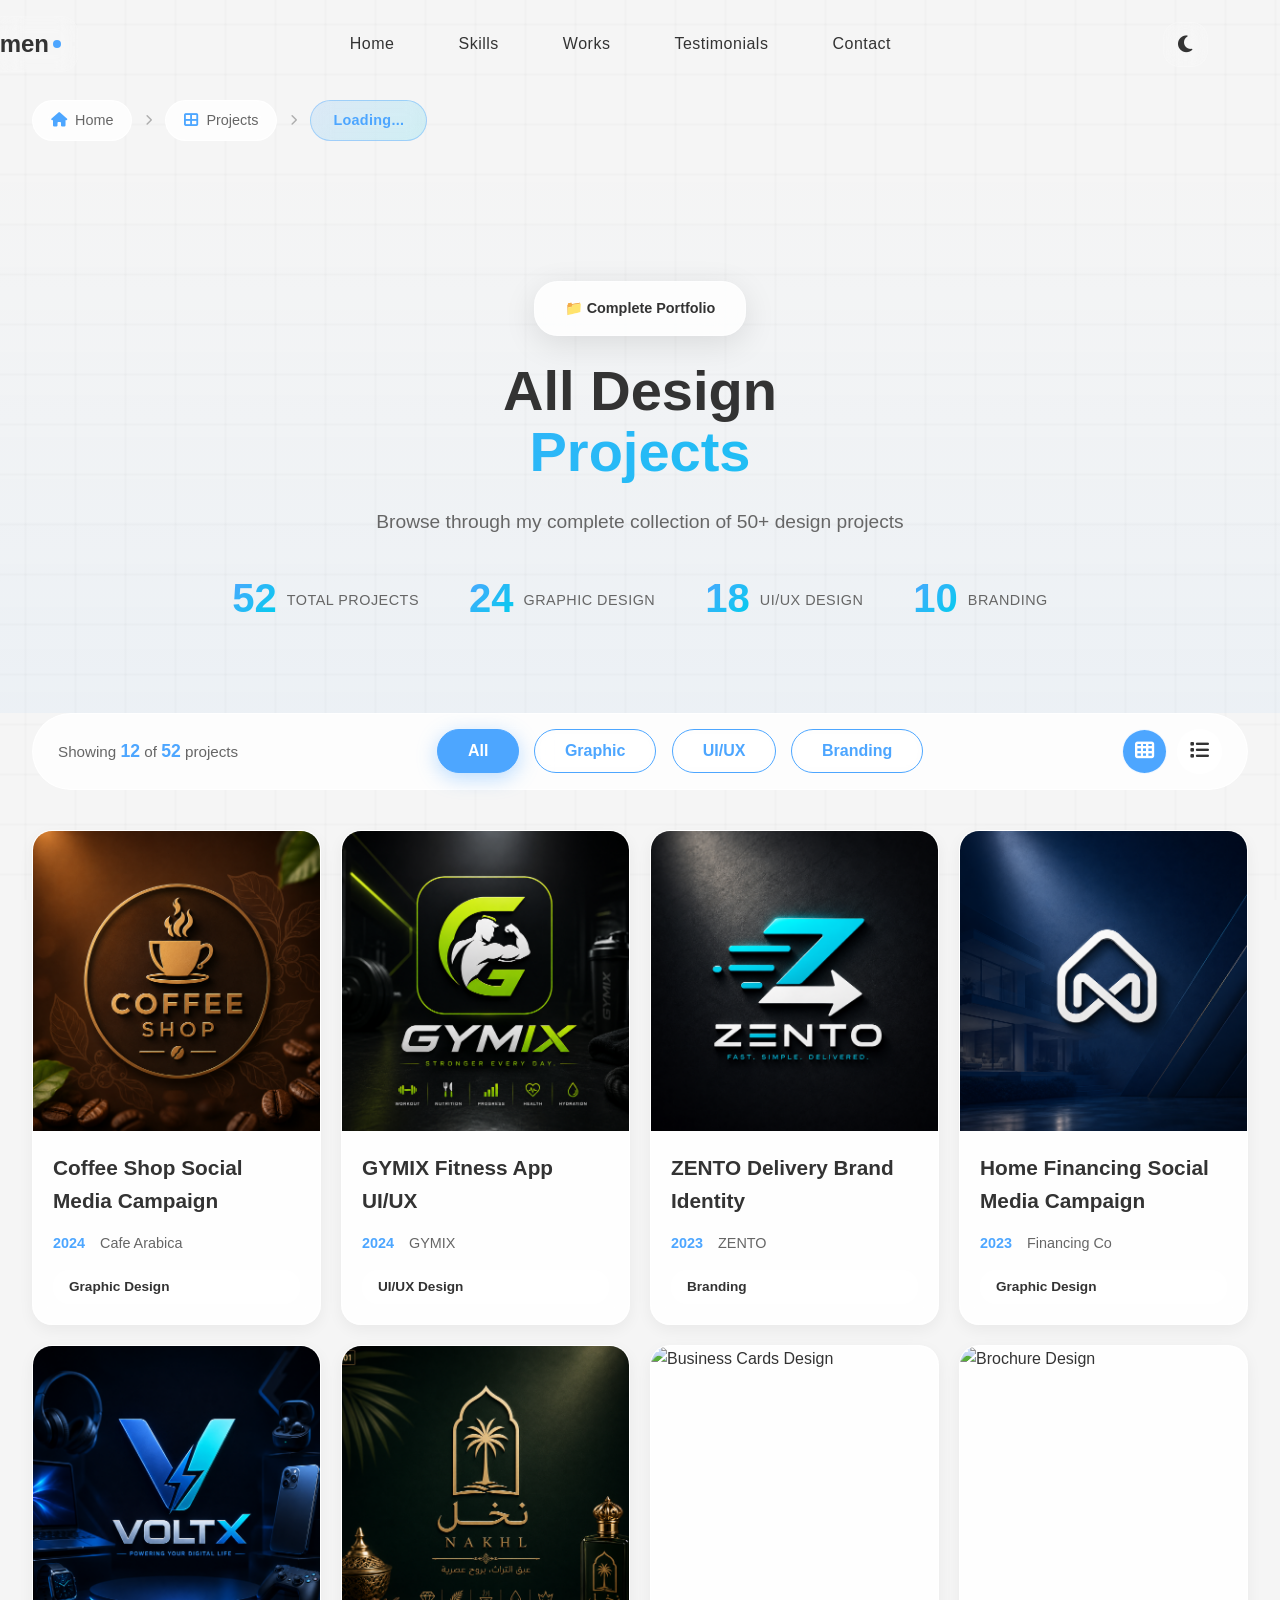
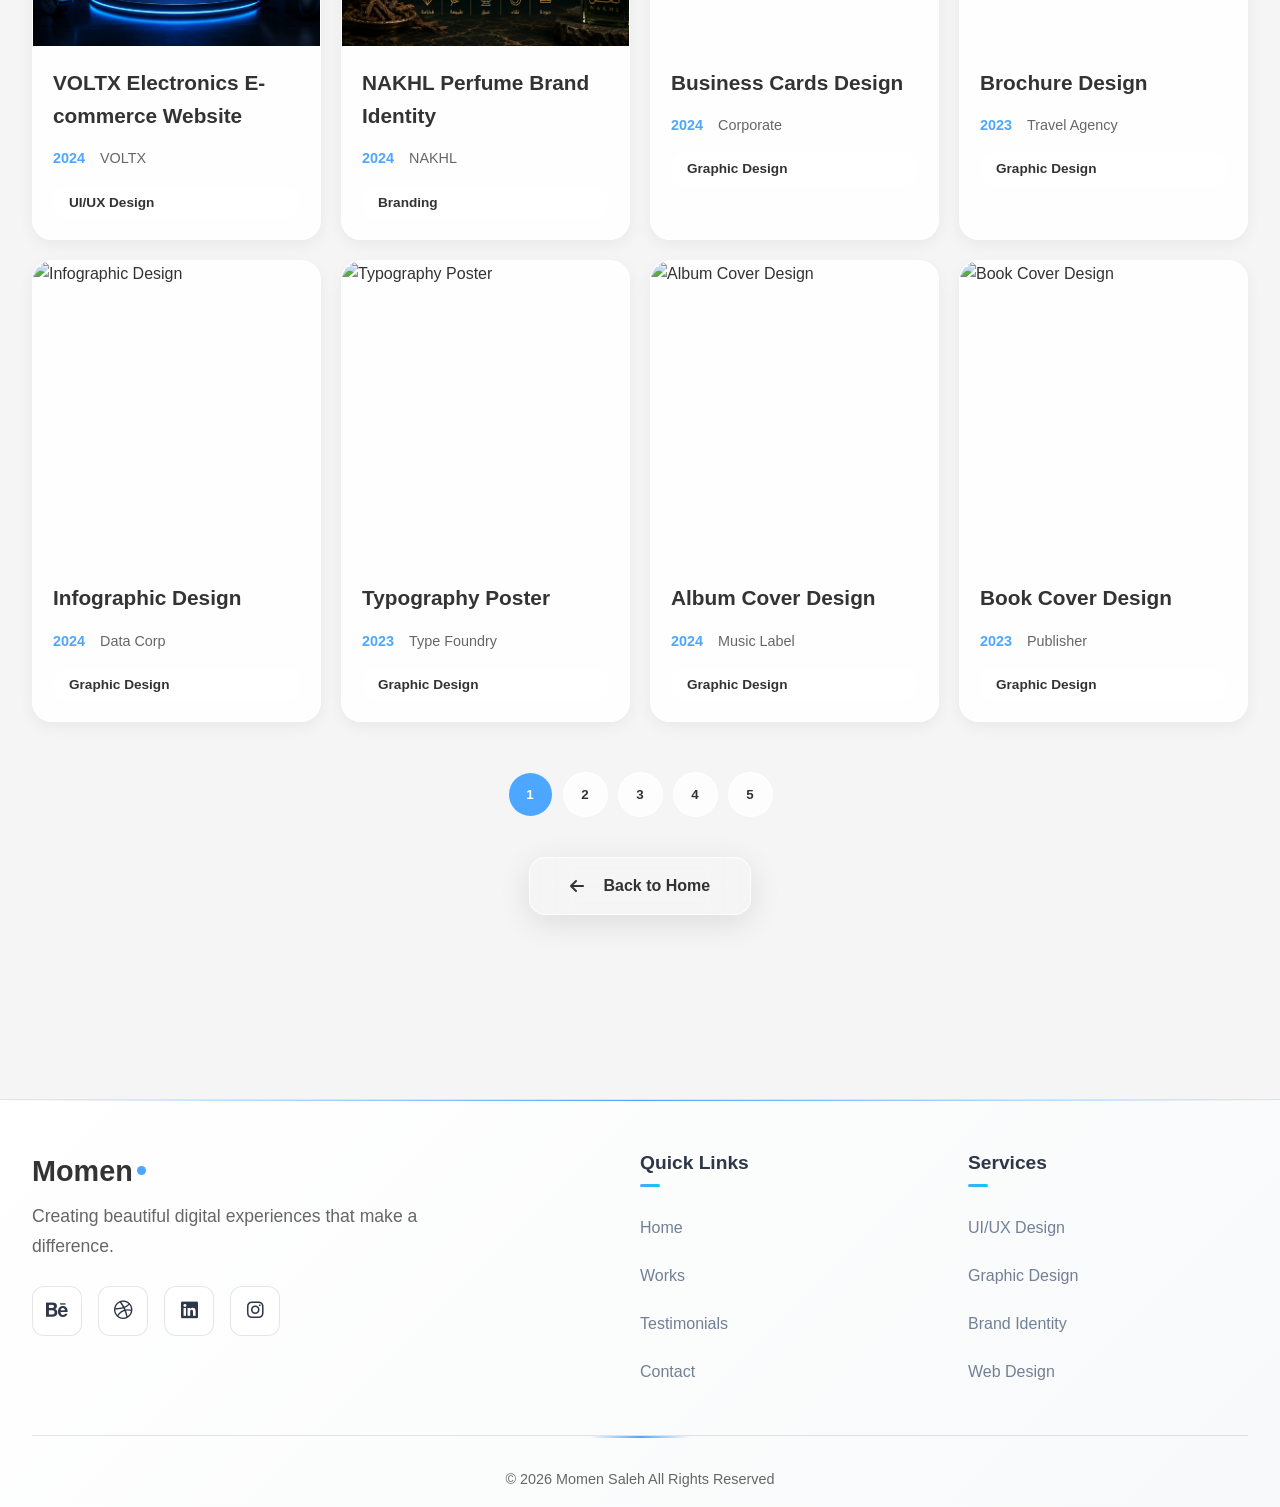
==== commit 4a5c7fb5: "Update all-projects.html" ====
--- a/all-projects.html
+++ b/all-projects.html
@@ -1,6 +1,13 @@
 <!DOCTYPE html>
 <html lang="en">
 <head>
+        <script async src="https://www.googletagmanager.com/gtag/js?id=G-T8RHDS5FMF"></script>
+    <script>
+      window.dataLayer = window.dataLayer || [];
+      function gtag(){dataLayer.push(arguments);}
+      gtag('js', new Date());
+      gtag('config', 'G-T8RHDS5FMF');
+    </script>
     <meta charset="UTF-8">
     <meta name="viewport" content="width=device-width, initial-scale=1.0">
     <title>All Projects | Momen Saleh - Complete Portfolio</title>
@@ -678,4 +685,4 @@
     
 </script>
 </body>
-</html>+</html>
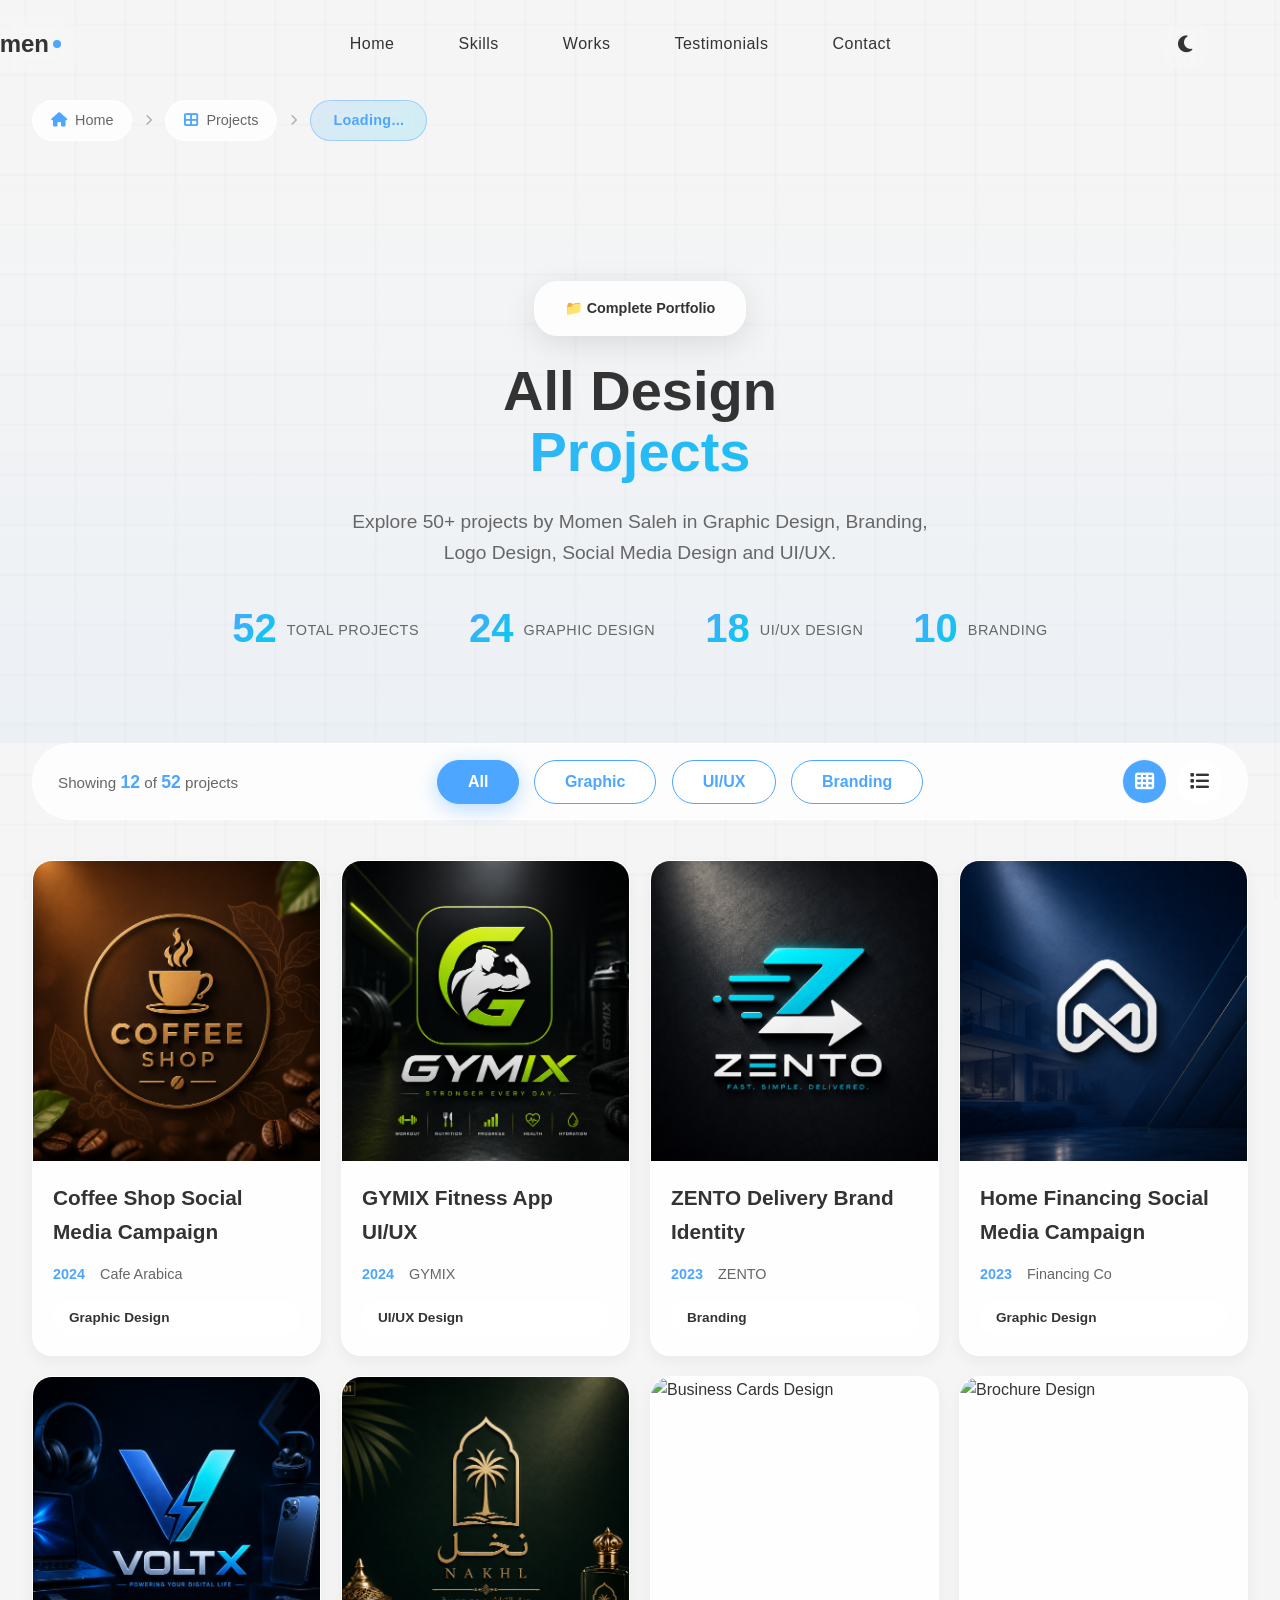
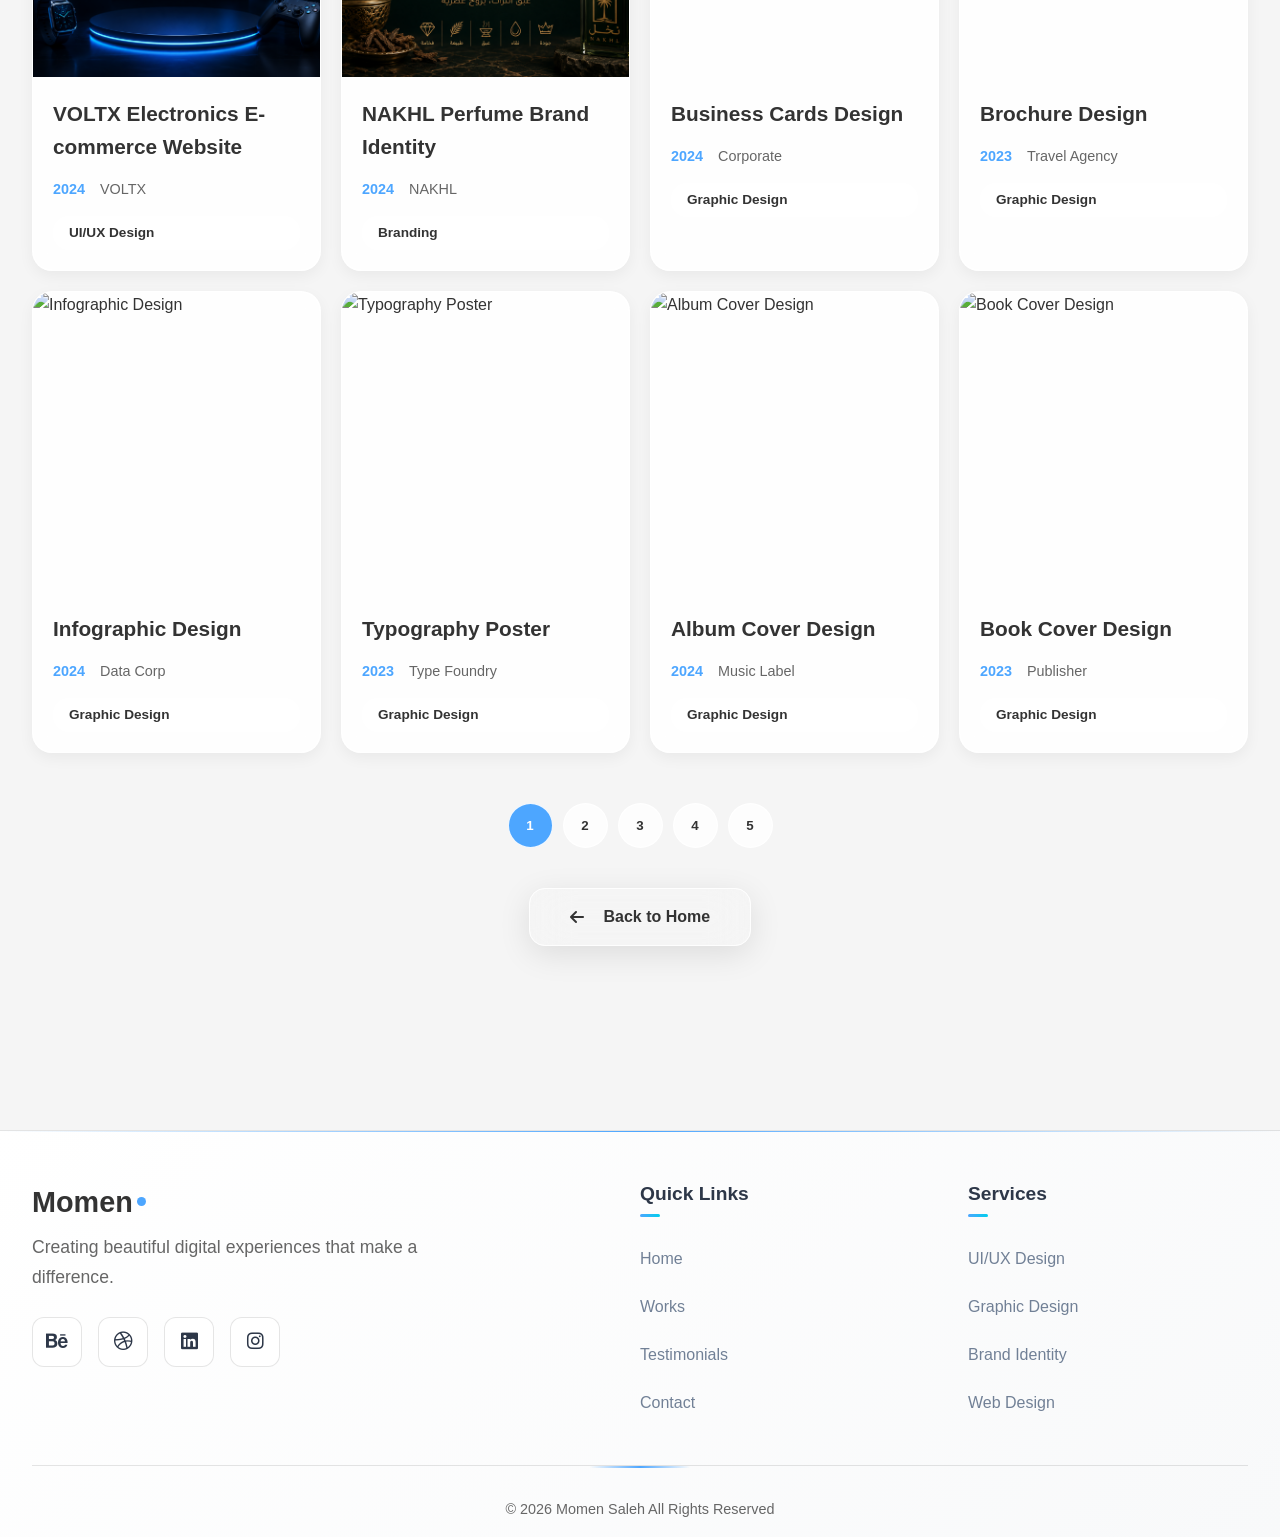
==== commit 276b4f83: "Update all-projects.html" ====
--- a/all-projects.html
+++ b/all-projects.html
@@ -10,7 +10,53 @@
     </script>
     <meta charset="UTF-8">
     <meta name="viewport" content="width=device-width, initial-scale=1.0">
-    <title>All Projects | Momen Saleh - Complete Portfolio</title>
+    <!-- SEO - Projects Portfolio -->
+<title>Graphic Design Portfolio | Momen Saleh - UI/UX, Branding & Design Projects</title>
+
+<meta name="description"
+      content="Explore the graphic design portfolio of Momen Saleh, featuring 50+ projects in graphic design, branding, logo design, social media design, UI/UX design and web design.">
+
+<meta name="robots"
+      content="index, follow, max-image-preview:large, max-snippet:-1">
+
+<link rel="canonical"
+      href="https://momen-portfolio.pages.dev/all-projects">
+
+<meta property="og:type" content="website">
+<meta property="og:title"
+      content="Graphic Design Portfolio | Momen Saleh">
+<meta property="og:description"
+      content="Explore 50+ graphic design, branding, UI/UX, social media and web design projects by Momen Saleh.">
+<meta property="og:url"
+      content="https://momen-portfolio.pages.dev/all-projects">
+<meta property="og:image"
+      content="https://momen-portfolio.pages.dev/4.jpg">
+
+<script type="application/ld+json">
+{
+  "@context": "https://schema.org",
+  "@type": "CollectionPage",
+  "name": "Momen Saleh Graphic Design Portfolio",
+  "description": "Graphic design portfolio featuring branding, logo design, social media design, UI/UX design and web design projects by Momen Saleh.",
+  "url": "https://momen-portfolio.pages.dev/all-projects",
+  "author": {
+    "@type": "Person",
+    "name": "Momen Saleh",
+    "alternateName": "مؤمن صالح",
+    "jobTitle": "Graphic Designer and UI/UX Designer",
+    "url": "https://momen-portfolio.pages.dev/"
+  },
+  "about": [
+    "Graphic Design",
+    "Logo Design",
+    "Brand Identity",
+    "Branding",
+    "Social Media Design",
+    "UI/UX Design",
+    "Web Design"
+  ]
+}
+</script>
     <link rel="stylesheet" href="momen.css">
     <link rel="stylesheet" href="https://cdnjs.cloudflare.com/ajax/libs/font-awesome/6.4.0/css/all.min.css">
     
@@ -212,9 +258,9 @@
                 <span class="title-line">All Design</span>
                 <span class="title-line"><span class="title-gradient">Projects</span></span>
             </h1>
-            <p class="hero-description" style="max-width: 600px; margin: 20px auto;">
-                Browse through my complete collection of 50+ design projects
-            </p>
+           <p class="hero-description" style="max-width: 600px; margin: 20px auto;">
+    Explore 50+ projects by Momen Saleh in Graphic Design, Branding, Logo Design, Social Media Design and UI/UX.
+</p>
             
             <!-- إحصائيات سريعة -->
             <div class="archive-stats">
